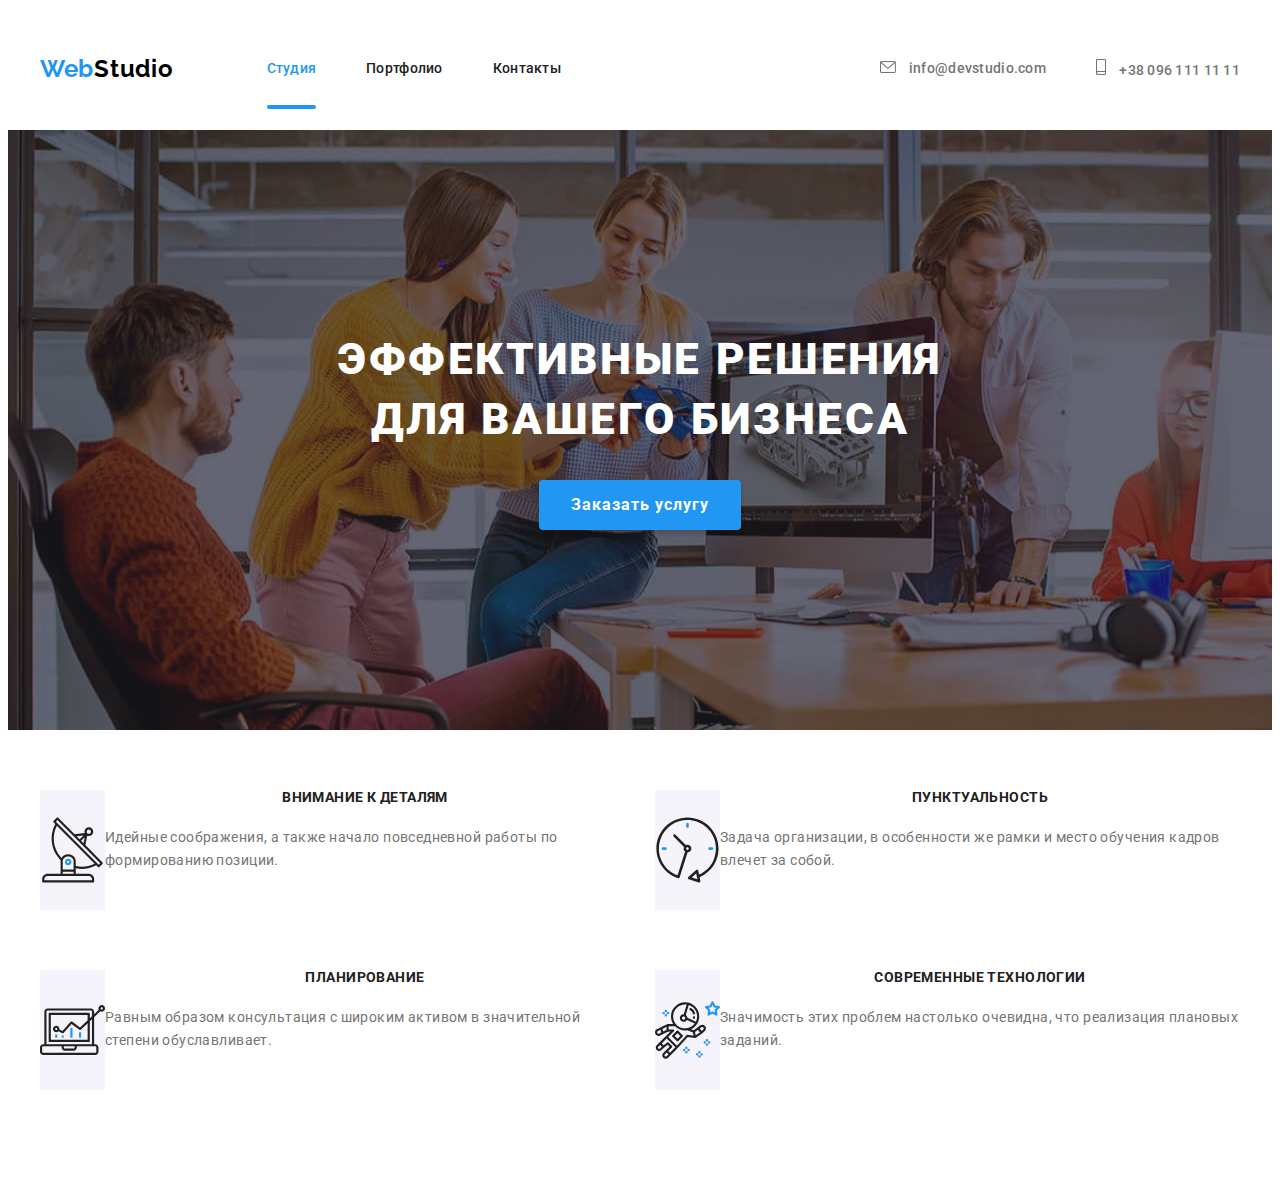
==== index.html @ 9968492f "." ====
<!DOCTYPE html>
<html lang="ru">
  <head>
    <meta charset="UTF-8" />
    <meta http-equiv="X-UA-Compatible" content="IE=edge" />
    <meta name="viewport" content="width=device-width, initial-scale=1.0" />
    <title lang="en">WebStudio</title>
    <link rel="preconnect" href="https://fonts.gstatic.com" />
    <link
      href="https://fonts.googleapis.com/css2?family=Raleway:wght@700&family=Roboto:wght@400;500;700&display=swap"
      rel="stylesheet"
    />
    <link
      rel="stylesheet"
      href="https://cdnjs.cloudflare.com/ajax/libs/modern-normalize/1.0.0/modern-normalize.min.css"
      integrity="sha512-ISS7cAi1PEhQ8jnbJpJZMd29NlhNj4AWYyLOSp2CE/CsHxTCu+r+t0D2yoJudVrd0/8fTVPUVDzY5Tvli75u/g=="
      crossorigin="anonymous"
    />
    <link rel="stylesheet" href="./css/main.min.css" />
  </head>
  <body class="body">
    <header class="header">
      <div class="container">
        <nav class="navigation">
          <a class="logo link" href=""
            ><span class="logo_light-theme">Web</span>Studio</a
          >
          <ul class="navigation__list list link">
            <li class="navigation__item">
              <a class="navigation__link current link" href="">Студия</a>
            </li>

            <li class="navigation__item">
              <a class="navigation__link link" href="./portfolio.html"
                >Портфолио</a
              >
            </li>

            <li class="navigation__item">
              <a class="navigation__link link" href="">Контакты</a>
            </li>
          </ul>
        </nav>
        <ul class="contacts__list list">
          <li class="contacts__item">
            <a class="contacts__link link" href="mailto:info@devstudio.com">
              <svg class="contacts__mail-icon auth-icon">
                <use href="./images/SVG/symbol-defs.svg#icon-envelope"></use>
              </svg>
              info@devstudio.com</a
            >
          </li>

          <li class="contacts__item">
            <a class="contacts__link link" href="tel:+380961111111">
              <svg class="contacts__icon-smartphone auth-icon">
                <use href="./images/SVG/symbol-defs.svg#icon-smartphone"></use>
              </svg>
              +38 096 111 11 11
            </a>
          </li>
        </ul>
        <button type="button" class="burger-btn" data-menu-button>
          <svg class="burger-btn__icon">
            <use href="./images/SVG/symbol-defs.svg#burger-menu"></use>
          </svg>
        </button>
      </div>  

<!--  БУРГЕР МЕНЮ  -->  

      <div class="mobile-menu" data-menu>
         <button type="button" class="mobile-menu__close-btn" data-menu-close>
          <svg width="19" height="19">
            <use href="./images/SVG/symbol-defs.svg#icon-close-btn"></use>
          </svg>
        </button>
          <ul class="mobile-menu__list list">
            <li class="mobile-menu__item">
              <a class="mobile-menu__link current link" href="">Студия</a>
            </li>

            <li class="mobile-menu__item">
              <a class="mobile-menu__link link" href="./portfolio.html"
                >Портфолио</a
              >
            </li>

            <li class="mobile-menu__item">
              <a class="mobile-menu__link link" href="">Контакты</a>
            </li>
          </ul>
        </nav>
        <ul class="mobile-menu__contacts-list list">
          <li class="mobile-menu__contacts-item">
          <a class="mobile-menu__contacts-tel link" href="tel:+380961111111">
              +38 096 111 11 11</a>
          </li>

          <li class="mobile-menu__contacts-item">
           <a class="mobile-menu__contacts-mail link" href="mailto:info@devstudio.com">
              info@devstudio.com</a>
          </li>
        </ul>
        <ul class="mobile-menu__social-list list">
          <li class="mobile-menu__social-item">
            <a class="mobile-menu__social-link link" href="">
              Instagram</a
            >
          </li>
            <li class="mobile-menu__social-item">
            <a class="mobile-menu__social-link link" href="">
              Twitter</a
            >
          </li>
            <li class="mobile-menu__social-item">
            <a class="mobile-menu__social-link link" href="">
              Facebook</a
            >
          </li>
           <li class="mobile-menu__social-item">
            <a class="mobile-menu__social-link link" href="">
              linkedIn</a
            >
          </li>
      </div>
    </header>
    <main>
      <!--HERO-->
      <section class="hero">
        <div class="container">
          <h1 class="hero__title">Эффективные решения для вашего бизнеса</h1>
          <button class="hero__button" type="button" data-modal-open>
            Заказать услугу
          </button>
        </div>
      </section>
      <!--Advantages-->
  <section class="benefits">
        <h2 class="visually-hidden">Наши преимущества</h2>
        <div class="container">
          <ul class="benefits__list list">
            <li class="benefits__item">
              <div class="benefits__thumb">
                <svg class="benefits__icon"> 
                  <use href="./images/SVG/symbol-defs.svg#icon-antenna-1"></use>
                </svg>
              </div>
              <div>
              <h3 class="benefits__title">Внимание к деталям</h3>
              <p class="benefits__description">
                Идейные соображения, а также начало повседневной работы по
                формированию позиции.
              </p>
              </div>
            </li>

            <li class="benefits__item">
              <div class="benefits__thumb">
                <svg class="benefits__icon">
                  <use href="./images/SVG/symbol-defs.svg#icon-clock-1"></use>
                </svg>
              </div>
              <div>
            <h3 class="benefits__title">Пунктуальность</h3>
              <p class="benefits__description">
                Задача организации, в особенности же рамки и место обучения
                кадров влечет за собой.
              </p>
              </div>
            </li>

            <li class="benefits__item">
              <div class="benefits__thumb">
                <svg class="benefits__icon">
                  <use href="./images/SVG/symbol-defs.svg#icon-Vector"></use>
                </svg>
              </div>
              <div>
              <h3 class="benefits__title">Планирование</h3>
              <p class="benefits__description">
                Равным образом консультация с широким активом в значительной
                степени обуславливает.
              </p>
              </div>
            </li>

            <li class="benefits__item">
              <div class="benefits__thumb">
                <svg class="benefits__icon">
                  <use
                    href="./images/SVG/symbol-defs.svg#icon-astronaut-1"
                  ></use>
                </svg>
              </div>
              <div>
              <h3 class="benefits__title">Современные технологии</h3>
              <p class="benefits__description">
                Значимость этих проблем настолько очевидна, что реализация
                плановых заданий.
              </p>
              </div>
            </li>
          </ul>
        </div>
      </section>

      <!--What we do-->
      <!--   <section class="servises">
        <div class="container">
          <h2 class="servises__title">Чем мы занимаемся</h2>
          <ul class="servises__list">
            <li class="servises__item">
              <div class="servises__wrapper">
                <img
                  src="./images/about/pic1.jpg"
                  alt="человек программирует"
                  width="370"
                  height="294"
                />
                <h3 class="servises__name">Десктопные приложения</h3>
              </div>
            </li>

            <li class="servises__item">
              <div class="servises__wrapper">
                <img
                  src="./images/about/pic2.jpg"
                  alt="челевек готовит макет страницы"
                  width="370"
                  height="294"
                />
                <h3 class="servises__name">Мобильные приложения</h3>
              </div>
            </li>

            <li class="servises__item">
              <div class="servises__wrapper">
                <img
                  src="./images/about/pic3.jpg"
                  alt="челевек подбирает цветовую гамму"
                  width="370"
                  height="294"
                />
                <h3 class="servises__name">Дизайнерские решения</h3>
              </div>
            </li>
          </ul>
        </div>
      </section>
   -->
      <!--Our team-->
      <!--     <section class="team">
        <div class="container">
          <h2 class="team__title">Наша команда</h2>
          <ul class="team__list">
            <li class="team__item">
              <article class="team__card">
                <div>
                  <img
                    src="./images/personal/igor.jpg"
                    alt="фотография игоря"
                    width="270"
                    height="260"
                  />
                </div>
                <div class="team__description">
                  <h3 class="team__name">Игорь Демьяненко</h3>
                  <p class="team__profession" lang="en">Product Designer</p>

                  <ul class="social-list list">
                    <li class="social-list__item">
                      <a href="" class="social-list__link link">
                        <svg class="social-list__icon">
                          <use
                            href="./images/SVG/symbol-defs.svg#icon-instagram-2"
                          ></use>
                        </svg>
                      </a>
                    </li>
                    <li class="social-list__item">
                      <a href="" class="social-list__link link">
                        <svg class="social-list__icon">
                          <use
                            href="./images/SVG/symbol-defs.svg#icon-twitter-1"
                          ></use>
                        </svg>
                      </a>
                    </li>
                    <li class="social-list__item">
                      <a href="" class="social-list__link link">
                        <svg class="social-list__icon">
                          <use
                            href="./images/SVG/symbol-defs.svg#icon-facebook-1"
                          ></use>
                        </svg>
                      </a>
                    </li>
                    <li class="social-list__item">
                      <a href="" class="social-list__link link">
                        <svg class="social-list__icon">
                          <use
                            href="./images/SVG/symbol-defs.svg#icon-linkedin-1"
                          ></use>
                        </svg>
                      </a>
                    </li>
                  </ul>
                </div>
              </article>
            </li>

            <li class="team__item">
              <article class="team__card">
                <div>
                  <img
                    src="./images/personal/olga.jpg"
                    alt="фотография оли"
                    width="270"
                    height="260"
                  />
                </div>

                <div class="team__description">
                  <h3 class="team__name">Ольга Репина</h3>
                  <p class="team__profession" lang="en">Frontend Developer</p>
                  <ul class="social-list list">
                    <li class="social-list__item">
                      <a href="" class="social-list__link link">
                        <svg class="social-list__icon">
                          <use
                            href="./images/SVG/symbol-defs.svg#icon-instagram-2"
                          ></use>
                        </svg>
                      </a>
                    </li>
                    <li class="social-list__item">
                      <a href="" class="social-list__link link">
                        <svg class="social-list__icon">
                          <use
                            href="./images/SVG/symbol-defs.svg#icon-twitter-1"
                          ></use>
                        </svg>
                      </a>
                    </li>
                    <li class="social-list__item">
                      <a href="" class="social-list__link link">
                        <svg class="social-list__icon">
                          <use
                            href="./images/SVG/symbol-defs.svg#icon-facebook-1"
                          ></use>
                        </svg>
                      </a>
                    </li>
                    <li class="social-list__item">
                      <a href="" class="social-list__link link">
                        <svg class="social-list__icon">
                          <use
                            href="./images/SVG/symbol-defs.svg#icon-linkedin-1"
                          ></use>
                        </svg>
                      </a>
                    </li>
                  </ul>
                </div>
              </article>
            </li>

            <li class="team__item">
              <article class="team__card">
                <div>
                  <img
                    src="./images/personal/nikolai.jpg"
                    alt="фотография николая"
                    width="270"
                    height="260"
                  />
                </div>
                <div class="team__description">
                  <h3 class="team__name">Николай Тарасов</h3>
                  <p class="team__profession" lang="en">Marketing</p>

                  <ul class="social-list list">
                    <li class="social-list__item">
                      <a href="" class="social-list__link link">
                        <svg class="social-list__icon">
                          <use
                            href="./images/SVG/symbol-defs.svg#icon-instagram-2"
                          ></use>
                        </svg>
                      </a>
                    </li>
                    <li class="social-list__item">
                      <a href="" class="social-list__link link">
                        <svg class="social-list__icon">
                          <use
                            href="./images/SVG/symbol-defs.svg#icon-twitter-1"
                          ></use>
                        </svg>
                      </a>
                    </li>
                    <li class="social-list__item">
                      <a href="" class="social-list__link link">
                        <svg class="social-list__icon">
                          <use
                            href="./images/SVG/symbol-defs.svg#icon-facebook-1"
                          ></use>
                        </svg>
                      </a>
                    </li>
                    <li class="social-list__item">
                      <a href="" class="social-list__link link">
                        <svg class="social-list__icon">
                          <use
                            href="./images/SVG/symbol-defs.svg#icon-linkedin-1"
                          ></use>
                        </svg>
                      </a>
                    </li>
                  </ul>
                </div>
              </article>
            </li>

            <li class="team__item">
              <article class="team__card">
                <div>
                  <img
                    src="./images/personal/mykhail.jpg"
                    alt="фотография михаила"
                    width="270"
                    height="260"
                  />
                </div>
                <div class="team__description">
                  <h3 class="team__name">Михаил Ермаков</h3>
                  <p class="team__profession" lang="en">UI Designer</p>

                  <ul class="social-list list">
                    <li class="social-list__item">
                      <a href="" class="social-list__link link">
                        <svg class="social-list__icon">
                          <use
                            href="./images/SVG/symbol-defs.svg#icon-instagram-2"
                          ></use>
                        </svg>
                      </a>
                    </li>
                    <li class="social-list__item">
                      <a href="" class="social-list__link link">
                        <svg class="social-list__icon">
                          <use
                            href="./images/SVG/symbol-defs.svg#icon-twitter-1"
                          ></use>
                        </svg>
                      </a>
                    </li>
                    <li class="social-list__item">
                      <a href="" class="social-list__link link">
                        <svg class="social-list__icon">
                          <use
                            href="./images/SVG/symbol-defs.svg#icon-facebook-1"
                          ></use>
                        </svg>
                      </a>
                    </li>
                    <li class="social-list__item">
                      <a href="" class="social-list__link link">
                        <svg class="social-list__icon">
                          <use
                            href="./images/SVG/symbol-defs.svg#icon-linkedin-1"
                          ></use>
                        </svg>
                      </a>
                    </li>
                  </ul>
                </div>
              </article>
            </li>
          </ul>
        </div>
      </section>
 -->
      <!--OUR CLIENTS -->

      <!--     <section class="clients">
        <div class="container">
          <h2 class="clients__title">Постоянные клиенты</h2>
          <ul class="clients__list list">
            <li class="clients__item">
              <a href="" class="clients__icon link">
                <svg width="44px" height="49px">
                  <use href="./images/SVG/symbol-defs.svg#icon-logo-1"></use>
                </svg>
              </a>
            </li>

            <li class="clients__item">
              <a href="" class="clients__icon link">
                <svg width="40px" height="52px">
                  <use href="./images/SVG/symbol-defs.svg#icon-logo-2"></use>
                </svg>
              </a>
            </li>

            <li class="clients__item">
              <a href="" class="clients__icon link">
                <svg width="41px" height="43px">
                  <use href="./images/SVG/symbol-defs.svg#icon-logo-3"></use>
                </svg>
              </a>
            </li>
            <li class="clients__item">
              <a href="" class="clients__icon link">
                <svg width="79px" height="42px">
                  <use href="./images/SVG/symbol-defs.svg#icon-logo-4"></use>
                </svg>
              </a>
            </li>

            <li class="clients__item">
              <a href="" class="clients__icon link">
                <svg width="59px" height="47px">
                  <use href="./images/SVG/symbol-defs.svg#icon-logo-5"></use>
                </svg>
              </a>
            </li>

            <li class="clients__item">
              <a href="" class="clients__icon link">
                <svg width="88px" height="45px">
                  <use href="./images/SVG/symbol-defs.svg#icon-logo-6"></use>
                </svg>
              </a>
            </li>
          </ul>
        </div>
      </section> -->
    </main>
    <!--  <footer class="footer">
      <div class="container footer__info">
        <div class="address-wrapper">
          <a class="logo-footer link" href=""
            ><span class="logo-footer__text">Web</span>Studio</a
          >
          <address class="address">
            <ul class="address__list list">
              <li class="address__item">
                <a
                  class="address__link link"
                  href="https://goo.gl/maps/v2yQrzBepLnu5Q8M8"
                  target="_blank"
                  rel="noopener noreferrer"
                  >г. Киев, пр-т Леси Украинки, 26</a
                >
              </li>
              <li class="address__item">
                <a
                  class="address__contacts link"
                  href="mailto:info@devstudio.com"
                  >info@devstudio.com</a
                >
              </li>
              <li class="address__item">
                <a class="address__contacts link" href="tel:+380961111111"
                  >+38 096 111 11 11</a
                >
              </li>
            </ul>
          </address>
        </div>
        <div class="join-us">
          <b class="join-us__title">присоединяйтесь</b>
          <ul class="footer-social-list list">
            <li class="footer-social-list__item">
              <a href="" class="footer-social-list__link link">
                <svg class="footer-social-list__icon">
                  <use
                    href="./images/SVG/symbol-defs.svg#icon-instagram-2"
                  ></use>
                </svg>
              </a>
            </li>
            <li class="footer-social-list__item">
              <a href="" class="footer-social-list__link link">
                <svg class="footer-social-list__icon">
                  <use href="./images/SVG/symbol-defs.svg#icon-twitter-1"></use>
                </svg>
              </a>
            </li>
            <li class="footer-social-list__item">
              <a href="" class="footer-social-list__link link">
                <svg class="footer-social-list__icon">
                  <use
                    href="./images/SVG/symbol-defs.svg#icon-facebook-1"
                  ></use>
                </svg>
              </a>
            </li>
            <li class="footer-social-list__item">
              <a href="" class="footer-social-list__link link">
                <svg class="footer-social-list__icon">
                  <use
                    href="./images/SVG/symbol-defs.svg#icon-linkedin-1"
                  ></use>
                </svg>
              </a>
            </li>
          </ul>
        </div>
        <div class="mailing">
          <b class="mailing__title">подпишитесь на рассылку</b>
          <form class="mailing__form">
            <input
              type="email"
              name="user-email"
              class="mailing__input"
              placeholder="E-mail"
            />
            <button type="submit" class="mailing__form-btn">
              Подписаться
              <svg class="send-btm" width="24" height="24">
                <use href="./images/SVG/symbol-defs.svg#icon-icon-send"></use>
              </svg>
            </button>
          </form>
        </div>
      </div>
    </footer> -->
    <!--  МОДАЛЬНЫЕ ОКНА -->
    <!--  <div class="backdrop is-hidden" data-modal>
      <div class="modal">
        <button class="modal__close-btn" data-modal-close type="button">
          <svg width="11" height="11">
            <use href="./images/SVG/symbol-defs.svg#icon-close-btn"></use>
          </svg>
        </button>
        <form class="modal-form">
          <p class="modal-form__heading">
            Оставьте свои данные, мы вам перезвоним
          </p>
          <label class="modal-form__label">
            Имя
            <span class="modal-form__wrapper">
              <input
                class="modal-form__input"
                type="text"
                name="name"
                autocomplete="off"
                required
                minlength="2"
                autofocus
              />
              <svg class="modal-form__icon" width="12" height="12">
                <use href="./images/SVG/symbol-defs.svg#icon-name"></use>
              </svg>
            </span>
          </label>
          <label class="modal-form__label">
            Телефон
            <span class="modal-form__wrapper">
              <input
                class="modal-form__input"
                type="tel"
                name="tel"
                autocomplete="off"
                required
                pattern="[0-9]{3}-[0-9]{3}-[0-9]{2}-[0-9]{2}"
                title="011-111-11-11"
              />
              <svg class="modal-form__icon" width="13" height="13">
                <use href="./images/SVG/symbol-defs.svg#icon-modal-tel"></use>
              </svg>
            </span>
          </label>
          <label class="modal-form__label">
            Почта
            <span class="modal-form__wrapper">
              <input
                class="modal-form__input"
                type="email"
                autocomplete="off"
                name="email"
              />
              <svg class="modal-form__icon" width="15" height="12">
                <use href="./images/SVG/symbol-defs.svg#icon-modal-email"></use>
              </svg>
            </span>
          </label>
          <label class="modal-form__comments">
            Комментарий
            <textarea
              class="modal-form__message"
              name="modal-comments"
              placeholder="Введите текст"
            ></textarea>
          </label>
          <input
            type="checkbox"
            id="term-checkbox"
            name="user-terms"
            required
            class="modal-form__check visually-hidden"
          />
          <label for="term-checkbox" class="user-terms"
            >Соглашаюсь с рассылкой и принимаю&nbsp;<a
              href=""
              class="link-user-terms"
              >Условия договора</a
            >
          </label>
          <button type="submit" class="modal-form-btn">Отправить</button>
        </form>
      </div>
    </div>

  <script src="./js/mobile-menu.js"></script>
    <script src="./js/modal.js"></script> -->
   <script src="./js/mobile-menu.js"></script>
  </body>
</html>
---- css/main.min.css ----
:root{--main-font: "Roboto", sans-serif;--logo-font: "Raleway", sans-serif;--logo-color: #2196f3;--title-color: #212121;--font-description: #757575;--body-background-color: #ffffff;--hero-background-color: #2f303a;--button-accent-color: #188ce8;--button-section-background-color: #f5f4fa;--box-shadow-card-team: 0px 1px 3px rgba(0, 0, 0, 0.12),
    0px 1px 1px rgba(0, 0, 0, 0.14), 0px 2px 1px rgba(0, 0, 0, 0.2);--border-radius-card-team: 0px 0px 4px 4px;--header-border: #ececec;--icon-color: #afb1b8}.link{text-decoration:none}.list{list-style:none;margin:0;padding:0}.address{font-style:normal}h1,h2,h3,p{margin:0;padding:0}ul,ol{margin:0;padding:0}img{display:block;max-width:100%}.visually-hidden{position:absolute;width:1px;height:1px;margin:-1px;border:0;padding:0;white-space:nowrap;clip-path:inset(100%);clip:rect(0 0 0 0);overflow:hidden}.container{width:100%;padding-left:15px;padding-right:15px}@media screen and (min-width: 480px){.container{width:480px;margin:0 auto}}@media screen and (min-width: 768px){.container{width:768px}}@media screen and (min-width: 1200px){.container{width:1200px}}.backdrop{position:fixed;top:0;left:0;width:100vw;height:100vh;background-color:rgba(0,0,0,0.2);opacity:1;transition:opacity 250ms cubic-bezier(0.4, 0, 0.2, 1),visibility 250ms cubic-bezier(0.4, 0, 0.2, 1)}.is-hidden{opacity:0;visibility:hidden;pointer-events:none}.backdrop.is-hidden .modal{transform:scale(0.9) translate(-50%, -50%)}.modal{padding:40px;position:absolute;top:50%;left:50%;width:528px;height:581px;background-color:#fff;transform:scale(1) translate(-50%, -50%);transition:transform 250ms cubic-bezier(0.4, 0, 0.2, 1)}.modal__close-btn{position:absolute;top:8px;right:8px;width:30px;height:30px;background:#ffffff;border:1px solid rgba(0,0,0,0.1);border-radius:50%;cursor:pointer}.modal__close-btn:hover,.modal__close-btn:focus{fill:var(--logo-color)}.modal-form{display:flex;flex-direction:column;font-family:var(--main-font);font-weight:400;font-size:12px;line-height:1.16;letter-spacing:0.01em;color:#757575}.modal-form__heading{font-family:var(--main-font);font-weight:700;font-size:20px;line-height:1.15;text-align:center;letter-spacing:0.03em;color:#212121;margin-bottom:12px}.modal-form__wrapper{position:relative;display:block;margin-top:4px}.modal-form__label{margin-bottom:10px}.modal-form__comments{margin-bottom:20px}.modal-form__input{width:100%;height:40px;padding-left:42px;border:1px solid rgba(33,33,33,0.2);border-radius:4px;transition-property:border-color;transition-duration:250ms;transition-timing-function:cubic-bezier(0.4, 0, 0.2, 1)}.modal-form__input:focus{outline:none;border-color:var(--logo-color)}.modal-form__icon{position:absolute;top:50%;left:15px;transform:translateY(-50%);transition-property:fill;transition-duration:250ms;transition-timing-function:cubic-bezier(0.4, 0, 0.2, 1)}.modal-form__input:focus+.modal-form__icon{fill:var(--logo-color)}.modal-form__message{width:100%;height:120px;margin-top:4px;padding:12px 16px;border:1px solid rgba(33,33,33,0.2);border-radius:4px;resize:none}.modal-form__message::placeholder{font-family:var(--main-font);font-weight:400;font-size:12px;line-height:1.16;letter-spacing:0.01em;color:rgba(117,117,117,0.5);transition-property:border-color;transition-duration:250ms;transition-timing-function:cubic-bezier(0.4, 0, 0.2, 1)}.modal-form__message:focus{outline:none;border-color:var(--logo-color)}.user-terms{display:flex;justify-content:center;align-items:center;font-family:var(--main-font);font-weight:400;font-size:14px;line-height:1.71;letter-spacing:0.03em;color:#757575}.user-terms::before{content:"";display:block;width:16px;height:15px;margin-right:7px;border:2px solid var(--title-color);border-radius:2px;cursor:pointer}.modal-form__check:checked+.user-terms::before{background-image:url("../images/SVG/icon-check.svg");border:var(--logo-color);background-position:center}.modal-form__check:focus+.user-terms::before{outline:1px solid var(--logo-color);border:rgba(33,150,243,0)}.link-user-terms{font-family:var(--main-font);font-weight:400;font-size:14px;line-height:1.71;letter-spacing:0.03em;text-decoration-line:underline;color:var(--logo-color)}.modal-form-btn{align-self:center;background-color:var(--button-accent-color);border:none;border-radius:4px;box-shadow:0px 4px 4px rgba(0,0,0,0.15);padding-top:10px;padding-bottom:10px;padding-left:56px;padding-right:55px;margin-top:30px;font-family:var(--main-font);font-weight:700;font-size:16px;line-height:1.87;cursor:pointer;align-items:center;text-align:center;letter-spacing:0.06em;color:var(--body-background-color)}.modal-form-btn:hover,.modal-form-btn:focus{outline:none}.social-list{display:flex;align-items:center;justify-content:space-between}.social-list__icon{width:20px;height:20px;align-items:center;justify-content:center;transition-property:fill;transition-duration:250ms;transition-timing-function:cubic-bezier(0.4, 0, 0.2, 1)}.social-list__link{display:flex;align-items:center;justify-content:center;width:44px;height:44px;border-radius:50%;background-color:var(--body-background-color);fill:var(--icon-color);transition-property:background-color;transition-duration:250ms;transition-timing-function:cubic-bezier(0.4, 0, 0.2, 1)}.social-list__link:hover,.social-list__link:focus{background-color:var(--logo-color)}.social-list__link:hover .social-list__icon,.social-list__link:focus .social-list__icon{fill:var(--body-background-color)}.logo_light-theme{color:var(--logo-color)}.logo{font-family:var(--logo-font);font-weight:700;font-size:24px;line-height:1.17;letter-spacing:0.03em;color:#000000}@media screen and (max-width: 768px){.navigation__list{display:none}.contacts__list{display:none}.burger-btn{border:none;padding:0;background-color:transparent}.burger-btn__icon{width:24px;height:16px}.burger-btn:hover .burger-btn__icon,.burger-btn:focus .burger-btn__icon,.burger-btn__icon .burger-btn:hover,.burger-btn__icon .burger-btn:focus{fill:var(--logo-color);cursor:pointer}.header .container{display:flex;align-items:center;justify-content:space-between;padding-top:16px;padding-bottom:16px}.mobile-menu{position:fixed;width:100vw;height:100vh;max-width:480px;left:50%;top:0%;background-color:#fff;padding:48px 40px;transform:translateX(-50%);opacity:0;visibility:hidden;pointer-events:none;transition:opacity 250ms linear, visibility 250ms linear}.mobile-menu.is-open{display:flex;flex-direction:column;justify-content:space-between;opacity:1;visibility:visible;pointer-events:auto;transition:opacity 250ms linear, visibility 250ms linear}.mobile-menu__close-btn{position:absolute;top:21px;right:25px;width:40px;height:40px;cursor:pointer;background-color:transparent;border:0}.mobile-menu__close-btn:hover,.mobile-menu__close-btn:focus{fill:var(--logo-color)}.mobile-menu__link{font-family:var(--main-font);font-weight:500;font-size:40px;line-height:1.18;letter-spacing:0.02em;color:var(--title-color)}.mobile-menu__item:not(:last-child){margin-bottom:32px}.modile-menu_contacts-list{display:flex}.mobile-menu__contacts-item:not(:last-child){margin-bottom:32px}.mobile-menu__contacts-tel{font-family:var(--main-font);font-weight:500;font-size:34px;line-height:1.18;letter-spacing:0.02em;color:#2196f3}.mobile-menu__contacts-mail{font-family:var(--main-font);font-weight:500;font-size:24px;line-height:1.17;letter-spacing:0.02em;color:#757575}.mobile-menu__social-item{display:inline-flex}.mobile-menu__social-link{font-family:var(--main-font);font-weight:500;font-size:18px;line-height:1.23;letter-spacing:0.02em;color:#2196f3}.mobile-menu__social-item{border-right:1px solid rgba(33,33,33,0.2)}.mobile-menu__social-item:last-child{border-right:none}.mobile-menu__social-item:not(:last-child){margin-right:10px;padding-right:10px}.mobile-menu__item:hover,.mobile-menu__item:focus{color:var(--logo-color);cursor:pointer}.mobile-menu__item .current{color:var(--logo-color)}}@media screen and (min-width: 768px){.burger-btn,.mobile-menu,.mobile-menu__contacts-list,.mobile-menu__social-list{display:none}.header .container{display:flex;justify-content:space-between;height:80px;padding-top:21px;padding-bottom:21px}.logo{margin-right:88px}.navigation,.navigation__list,.navigation__item{display:flex;align-items:center}.navigation__item:not(:last-child){margin-right:50px}.contacts__list,.contacts__item{display:flex;flex-direction:column;justify-content:space-between}.contacts__link{font-family:var(--main-font);font-weight:500;font-size:12px;line-height:1.17;letter-spacing:0.02em;color:#757575}.navigation__link{font-family:var(--main-font);font-weight:500;font-size:14px;line-height:1.15;letter-spacing:0.02em;color:#212121}.navigation__link{position:relative;font-family:var(--main-font);font-weight:500;font-size:14px;line-height:1.14;letter-spacing:0.02em;color:var(--title-color);padding:32px 0px;transition-property:color;transition-duration:250ms;transition-timing-function:cubic-bezier(0.4, 0, 0.2, 1)}.navigation__item .navigation__link:hover,.navigation__item .navigation__link:focus{color:var(--logo-color);cursor:pointer}.navigation__item .navigation__link.current{color:var(--logo-color)}.current.navigation__link::after{position:absolute;content:"";display:block;width:100%;height:4px;border-radius:4px;background-color:var(--logo-color);bottom:0;left:0}}@media screen and (min-width: 1200px){.logo{margin-right:93px}.contacts__list{margin-left:auto}.contacts__list{display:flex;flex-direction:row}.contacts__list,.contacts__item,.navigation__item,.navigation{align-items:center}.contacts__item+.contacts__item{margin-left:50px}}.contacts__link{align-items:center;font-family:var(--main-font);font-weight:500;font-size:14px;line-height:1.14;letter-spacing:0.02em;color:var(--font-description);transition-property:color;transition-duration:250ms;transition-timing-function:cubic-bezier(0.4, 0, 0.2, 1)}.contacts__link:focus .auth-icon,.contacts__link:hover .auth-icon,.contacts__link:hover,.contacts__link:focus{color:var(--logo-color);fill:var(--logo-color);cursor:pointer}.contacts__mail-icon{height:12px;width:16px;margin-right:10px;fill:var(--font-description);transition-property:fill;transition-duration:250ms;transition-timing-function:cubic-bezier(0.4, 0, 0.2, 1)}.contacts__icon-smartphone{height:16px;width:10px;margin-right:10px;fill:var(--font-description);transition-property:fill;transition-duration:250ms;transition-timing-function:cubic-bezier(0.4, 0, 0.2, 1)}@media screen and (max-width: 768px){.hero{max-width:480px;background-image:linear-gradient(rgba(47,48,58,0.4), rgba(47,48,58,0.4)),url("../images/hero/hero-480x400.jpg");background-repeat:no-repeat;background-size:cover;background-color:var(--hero-background-color);padding-top:118px;padding-bottom:118px;margin:0 auto}}@media screen and (max-width: 768px) and (min-device-pixel-ratio: 2), screen and (max-width: 768px) and (-webkit-min-device-pixel-ratio: 2), screen and (max-width: 768px) and (min-resolution: 192dpi), screen and (max-width: 768px) and (min-resolution: 2dppx){.hero{background-image:url("../images/hero/hero-480x400@2x.jpg")}}@media screen and (max-width: 768px){.hero .container{text-align:center}.hero__title{margin-left:auto;margin-right:auto;margin-bottom:30px;max-width:360px;font-family:var(--main-font);font-weight:900;font-size:26px;line-height:1.62;text-align:center;letter-spacing:0.06em;text-transform:uppercase;color:var(--body-background-color)}}@media screen and (min-width: 768px){.hero{max-width:768px;background-image:linear-gradient(rgba(47,48,58,0.4), rgba(47,48,58,0.4)),url("../images/hero/hero-768x400.jpg");background-repeat:no-repeat;background-size:cover;background-color:var(--hero-background-color);padding-top:118px;padding-bottom:118px;margin:0 auto}}@media screen and (min-width: 768px) and (min-device-pixel-ratio: 2), screen and (min-width: 768px) and (-webkit-min-device-pixel-ratio: 2), screen and (min-width: 768px) and (min-resolution: 192dpi), screen and (min-width: 768px) and (min-resolution: 2dppx){.hero{background-image:url("../images/hero/hero-768x400@2x.jpg")}}@media screen and (min-width: 768px){.hero .container{text-align:center}.hero__title{margin-left:auto;margin-right:auto;margin-bottom:30px;max-width:360px;font-family:var(--main-font);font-weight:900;font-size:26px;line-height:1.62;text-align:center;letter-spacing:0.06em;text-transform:uppercase;color:var(--body-background-color)}}@media screen and (min-width: 1200px){.hero{max-width:100vw;background-image:linear-gradient(rgba(47,48,58,0.4), rgba(47,48,58,0.4)),url("../images/hero/hero-1600x600.jpg");background-repeat:no-repeat;background-size:cover;background-color:var(--hero-background-color);padding-top:200px;padding-bottom:200px;margin:0 auto}}@media screen and (min-width: 1200px) and (min-device-pixel-ratio: 2), screen and (min-width: 1200px) and (-webkit-min-device-pixel-ratio: 2), screen and (min-width: 1200px) and (min-resolution: 192dpi), screen and (min-width: 1200px) and (min-resolution: 2dppx){.hero{background-image:url("../images/hero/hero-1600x600@2x.jpg")}}@media screen and (min-width: 1200px){.hero .container{text-align:center}.hero__title{max-width:696px;margin-left:auto;margin-right:auto;margin-bottom:30px;font-family:var(--main-font);font-weight:900;font-size:44px;line-height:1.36;text-align:center;letter-spacing:0.06em;text-transform:uppercase;color:var(--body-background-color)}}.hero__button{border-radius:4px;box-shadow:0px 4px 4px rgba(0,0,0,0.15);min-width:200px;padding:10px 32px;border:0px;font-family:var(--main-font);font-weight:700;font-size:16px;line-height:1.87;outline:none;cursor:pointer;align-items:center;text-align:center;letter-spacing:0.06em;background-color:var(--logo-color);color:var(--body-background-color)}.hero__button:hover,.hero__button:focus{background:var(--button-accent-color)}@media screen and (max-width: 767px){.benefits{padding-top:60px;padding-bottom:60px}.benefits__thumb{display:flex;max-width:450px;height:120px;justify-content:center;align-items:center;margin-bottom:30px;background:var(--button-section-background-color)}.benefits__description{margin-bottom:30px}.benefits__icon{width:65px;height:70px}.benefits__title{text-align:center}.benefits__title{margin-bottom:20px;font-family:var(--main-font);font-weight:700;font-size:14px;line-height:1.14;letter-spacing:0.03em;text-transform:uppercase;color:var(--title-color)}.benefits__description{font-family:var(--main-font);font-weight:400;font-size:14px;line-height:1.71;letter-spacing:0.03em;color:var(--font-description)}}@media screen and (min-width: 768px){.benefits{padding-top:60px;padding-bottom:60px}.benefits__thumb{display:flex;justify-content:center;align-items:center;margin-bottom:30px;background:var(--button-section-background-color);max-width:354px;height:120px}.benefits__list{display:flex;flex-wrap:wrap;margin-left:-30px;margin-top:-30px;margin-right:0px;margin-bottom:0px;padding:0px}.benefits__item{display:flex;margin-left:30px;margin-top:30px;flex-basis:calc(100% / 2 - 30px)}.benefits__icon{width:65px;height:70px}.benefits__title{text-align:center}.benefits__title{margin-bottom:20px;font-family:var(--main-font);font-weight:700;font-size:14px;line-height:1.14;letter-spacing:0.03em;text-transform:uppercase;color:var(--title-color)}.benefits__description{font-family:var(--main-font);font-weight:400;font-size:14px;line-height:1.71;letter-spacing:0.03em;color:var(--font-description)}}.servises{padding-bottom:94px}.servises__title{margin-bottom:50px;font-family:var(--main-font);font-weight:700;font-size:36px;line-height:1.17;text-align:center;letter-spacing:0.03em;color:var(--title-color)}.servises__list{display:flex;margin-left:-30px}.servises__item{display:flex;flex-wrap:wrap;margin-left:30px;flex-basis:calc(100% / 3 - 30px)}.servises__wrapper{position:relative}.servises__name{position:absolute;left:0;bottom:0;padding-top:27px;padding-bottom:27px;width:100%;height:70px;font-family:var(--main-font);font-weight:700;font-size:14px;line-height:1.15;text-align:center;letter-spacing:0.03em;text-transform:uppercase;color:#fff;background-color:rgba(47,48,58,0.8)}.team{background:var(--button-section-background-color);padding-top:94px;padding-bottom:94px}.team__title{margin-bottom:50px;font-family:var(--main-font);font-weight:700;font-size:36px;line-height:1.17;text-align:center;letter-spacing:0.03em;color:var(--title-color)}.team__list{display:flex;margin-left:-30px}.team__item{display:flex;flex-wrap:wrap;margin-left:30px;flex-basis:calc((100%-120px) / 4)}.team__card{background:var(--body-background-color);box-shadow:var(--box-shadow-card-team);border-radius:var(--border-radius-card-team);text-align:center}.team__description{padding-top:30px;padding-bottom:30px;padding-left:32px;padding-right:32px;margin-left:auto;margin-right:auto}.team__name{margin-bottom:9.52px;font-family:var(--main-font);font-weight:500;font-size:16px;line-height:1.18;letter-spacing:0.03em;color:var(--title-color)}.team__profession{margin-bottom:16px;font-family:var(--main-font);font-weight:400;font-size:16px;line-height:1.18;letter-spacing:0.03em;color:var(--font-description)}.clients{padding-top:94px;padding-bottom:94px}.clients__title{font-family:var(--main-font);font-weight:700;font-size:36px;line-height:1.17;text-align:center;letter-spacing:0.03em;color:var(--title-color);margin-bottom:50px}.clients__list{display:flex;flex-wrap:wrap}.clients__item{display:flex}.clients__item:not(:last-child){margin-right:30px}.clients__icon{display:flex;border:1px solid #afb1b8;box-sizing:border-box;border-radius:4px;width:170px;height:90px;justify-content:center;align-items:center;cursor:pointer;transition-property:border;transition-duration:250ms;transition-timing-function:cubic-bezier(0.4, 0, 0.2, 1)}.clients__icon{fill:var(--icon-color);transition-property:fill;transition-duration:250ms}.clients__item:hover .clients__icon,.clients__item:focus .clients__icon{border:1px solid var(--logo-color);fill:var(--logo-color)}.footer{background-color:var(--hero-background-color)}.footer__info{display:flex;align-items:baseline;padding-top:60px;padding-bottom:60px}.logo-footer{margin-bottom:20px;display:inline-block;font-family:var(--logo-font);font-weight:700;font-size:26px;line-height:1.19;letter-spacing:0.03em;color:var(--body-background-color)}.logo-footer__text{color:var(--logo-color)}.address__item:not(:last-child){margin-bottom:9px}.address__contacts{transition-property:color;transition-duration:250ms;transition-timing-function:cubic-bezier(0.4, 0, 0.2, 1)}.address__link{font-family:var(--main-font);font-weight:400;font-size:14px;line-height:1.71;letter-spacing:0.03em;color:var(--body-background-color)}.address__contacts{font-family:var(--main-font);font-weight:400;font-size:14px;line-height:1.71;letter-spacing:0.03em;color:rgba(255,255,255,0.6)}.address__contacts:hover,.address__contacts:focus{color:var(--logo-color)}.address-wrapper{display:inline-block}.join-us{display:inline-block;margin-left:70px}.footer-social-list{display:flex}.footer-social-list__link{display:flex;align-items:center;justify-content:center;width:44px;height:44px;border-radius:50px;background-color:rgba(255,255,255,0.1);transition-property:background-color;transition-duration:250ms;transition-timing-function:cubic-bezier(0.4, 0, 0.2, 1)}.footer-social-list__link:focus,.footer-social-list__link:hover{background-color:var(--logo-color)}.footer-social-list__item:not(:last-child){margin-right:10px}.footer-social-list__icon{width:20px;height:20px;fill:white}.join-us__title{display:inline-block;font-family:var(--main-font);font-weight:700;font-size:14px;line-height:1.15;letter-spacing:0.03em;text-transform:uppercase;color:var(--body-background-color);margin-bottom:20px}.mailing{margin-left:93px;display:flex;flex-direction:column;margin-left:auto}.mailing__title{display:block;font-family:var(--main-font);font-weight:700;font-size:14px;line-height:1.15;letter-spacing:0.03em;text-transform:uppercase;color:#ffffff;margin-bottom:20px}.mailing__form{display:flex;align-items:stretch}.mailing__form::placeholder{display:flex;font-family:var(--main-font);font-weight:400;font-size:16px;line-height:1.25x;letter-spacing:0.03em;color:rgba(255,255,255,0.6)}.mailing__input{display:flex;width:358px;height:50px;padding:15px 16px;outline:none;color:#fff;border:1px solid rgba(255,255,255,0.3);border-radius:4px;background:#2f303a}.mailing__form-btn{display:flex;background-color:var(--button-accent-color);border:none;min-width:200px;height:50px;border-radius:4px;box-shadow:0px 4px 4px rgba(0,0,0,0.15);padding-top:10px;padding-bottom:10px;padding-left:29px;margin-left:12px;font-family:var(--main-font);font-weight:700;font-size:16px;line-height:1.87;cursor:pointer;align-items:center;text-align:center;letter-spacing:0.06em;color:var(--body-background-color)}.send-btm{margin-left:10px}.header.portfolio{border-bottom:1px solid var(--header-border)}.link li{list-style:none}.filters{padding-top:94px;padding-bottom:94px}.filters__list{display:flex;justify-content:center;margin-bottom:50px}.filters__item:not(:last-child){margin-right:9px}.filters__button{padding:6px 22px;border-radius:4px;font-family:var(--main-font);font-weight:500;font-size:16px;line-height:1.62;text-align:center;letter-spacing:0.03em;color:var(--title-color);background:var(--button-section-background-color);border-color:var(--button-section-background-color);cursor:pointer;border-style:none;transition-property:background-color, color, border-color;transition-duration:250ms;transition-timing-function:cubic-bezier(0.4, 0, 0.2, 1)}.filters__button:hover,.filters__button:focus{background:var(--logo-color);color:var(--body-background-color);border-color:var(--logo-color);box-shadow:0px 3px 1px rgba(0,0,0,0.1),0px 1px 2px rgba(0,0,0,0.08),0px 2px 2px rgba(0,0,0,0.12)}.cards{display:flex;flex-wrap:wrap;margin-left:-30px;margin-top:-30px;margin-right:0;margin-bottom:0}.cards__item{display:flex;margin-left:30px;margin-top:30px;flex-basis:calc(100% / 3 - 30px)}.cards__description{padding-top:20px;padding-bottom:20px;padding-right:24px;padding-left:24px;border:1px solid #eeeeee;box-sizing:border-box}.cards__title{font-family:var(--main-font);font-weight:700;font-size:18px;line-height:2;letter-spacing:0.06em;color:var(--title-color)}.cards__filter{font-family:Roboto;font-style:normal;font-weight:normal;font-size:16px;line-height:30px;letter-spacing:0.03em;color:var(--font-description)}.cards__wrapper{position:relative;overflow:hidden}.cards__wrapper .cards__overlay{position:absolute;left:0px;bottom:0px;height:100%;width:100%;padding-left:24px;padding-right:24px;padding-top:63px;font-family:var(--main-font);font-weight:normal;font-size:18px;line-height:1.56;letter-spacing:0.03em;color:#ffffff;background-color:rgba(33,150,243,0.9);transform:translateY(100%);opacity:0;transition:transform 250ms cubic-bezier(0.4, 0, 0.2, 1),opacity 250ms cubic-bezier(0.4, 0, 0.2, 1)}.cards__article:focus,.cards__article:hover{background:#ffffff;box-shadow:0px 1px 1px rgba(0,0,0,0.12),0px 4px 4px rgba(0,0,0,0.06),1px 4px 6px rgba(0,0,0,0.16)}.cards__article:focus:hover .cards__overlay,.cards__article:focus:focus .cards__overlay,.cards__article:hover:hover .cards__overlay,.cards__article:hover:focus .cards__overlay{transform:translateY(0%);opacity:1}
/*# sourceMappingURL=main.min.css.map */
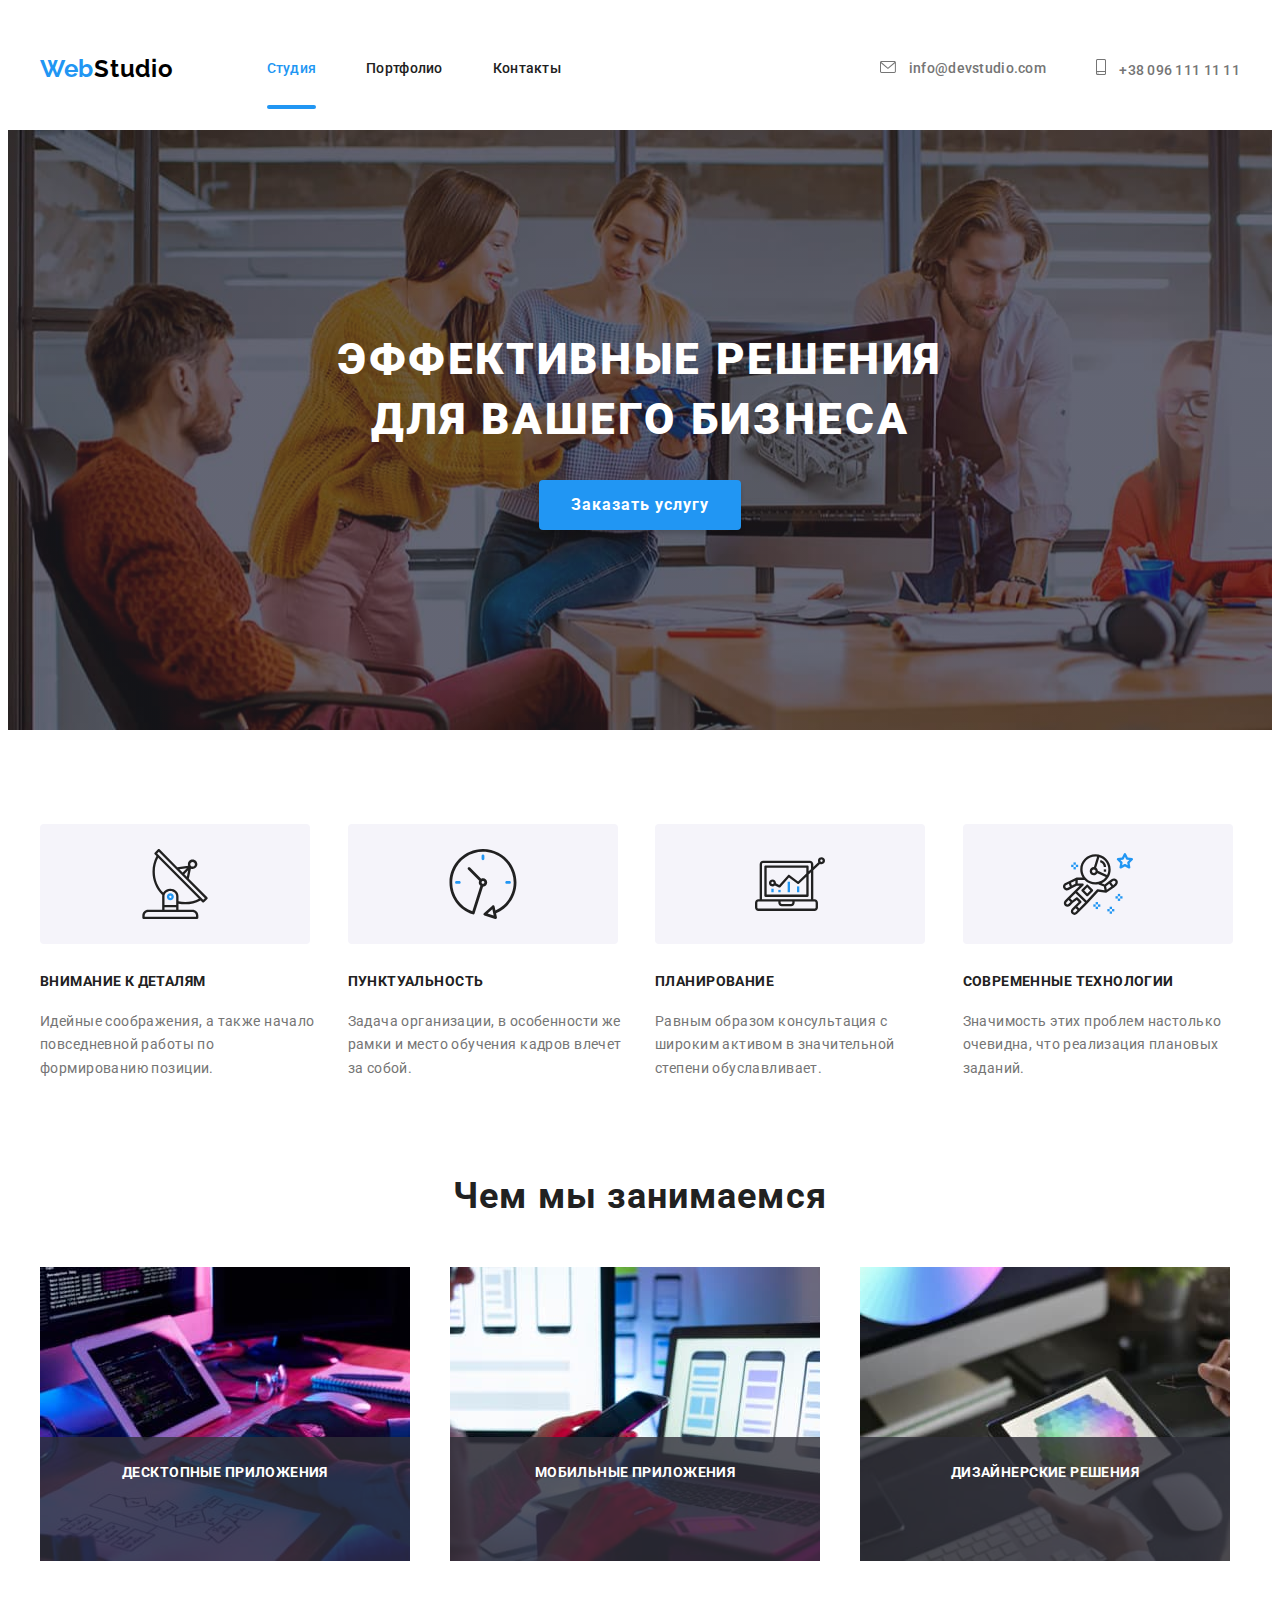
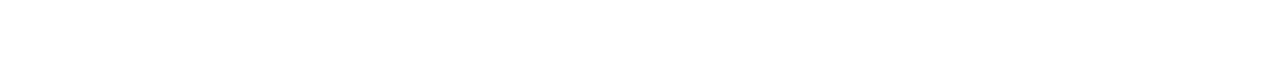
==== commit 4ee5e01e: "finish servises section" ====
--- a/index.html
+++ b/index.html
@@ -206,7 +206,7 @@
       </section>
 
       <!--What we do-->
-      <!--   <section class="servises">
+     <section class="servises">
         <div class="container">
           <h2 class="servises__title">Чем мы занимаемся</h2>
           <ul class="servises__list">
@@ -248,7 +248,7 @@
           </ul>
         </div>
       </section>
-   -->
+      
       <!--Our team-->
       <!--     <section class="team">
         <div class="container">
--- a/css/main.min.css
+++ b/css/main.min.css
@@ -1,3 +1,3 @@
 :root{--main-font: "Roboto", sans-serif;--logo-font: "Raleway", sans-serif;--logo-color: #2196f3;--title-color: #212121;--font-description: #757575;--body-background-color: #ffffff;--hero-background-color: #2f303a;--button-accent-color: #188ce8;--button-section-background-color: #f5f4fa;--box-shadow-card-team: 0px 1px 3px rgba(0, 0, 0, 0.12),
-    0px 1px 1px rgba(0, 0, 0, 0.14), 0px 2px 1px rgba(0, 0, 0, 0.2);--border-radius-card-team: 0px 0px 4px 4px;--header-border: #ececec;--icon-color: #afb1b8}.link{text-decoration:none}.list{list-style:none;margin:0;padding:0}.address{font-style:normal}h1,h2,h3,p{margin:0;padding:0}ul,ol{margin:0;padding:0}img{display:block;max-width:100%}.visually-hidden{position:absolute;width:1px;height:1px;margin:-1px;border:0;padding:0;white-space:nowrap;clip-path:inset(100%);clip:rect(0 0 0 0);overflow:hidden}.container{width:100%;padding-left:15px;padding-right:15px}@media screen and (min-width: 480px){.container{width:480px;margin:0 auto}}@media screen and (min-width: 768px){.container{width:768px}}@media screen and (min-width: 1200px){.container{width:1200px}}.backdrop{position:fixed;top:0;left:0;width:100vw;height:100vh;background-color:rgba(0,0,0,0.2);opacity:1;transition:opacity 250ms cubic-bezier(0.4, 0, 0.2, 1),visibility 250ms cubic-bezier(0.4, 0, 0.2, 1)}.is-hidden{opacity:0;visibility:hidden;pointer-events:none}.backdrop.is-hidden .modal{transform:scale(0.9) translate(-50%, -50%)}.modal{padding:40px;position:absolute;top:50%;left:50%;width:528px;height:581px;background-color:#fff;transform:scale(1) translate(-50%, -50%);transition:transform 250ms cubic-bezier(0.4, 0, 0.2, 1)}.modal__close-btn{position:absolute;top:8px;right:8px;width:30px;height:30px;background:#ffffff;border:1px solid rgba(0,0,0,0.1);border-radius:50%;cursor:pointer}.modal__close-btn:hover,.modal__close-btn:focus{fill:var(--logo-color)}.modal-form{display:flex;flex-direction:column;font-family:var(--main-font);font-weight:400;font-size:12px;line-height:1.16;letter-spacing:0.01em;color:#757575}.modal-form__heading{font-family:var(--main-font);font-weight:700;font-size:20px;line-height:1.15;text-align:center;letter-spacing:0.03em;color:#212121;margin-bottom:12px}.modal-form__wrapper{position:relative;display:block;margin-top:4px}.modal-form__label{margin-bottom:10px}.modal-form__comments{margin-bottom:20px}.modal-form__input{width:100%;height:40px;padding-left:42px;border:1px solid rgba(33,33,33,0.2);border-radius:4px;transition-property:border-color;transition-duration:250ms;transition-timing-function:cubic-bezier(0.4, 0, 0.2, 1)}.modal-form__input:focus{outline:none;border-color:var(--logo-color)}.modal-form__icon{position:absolute;top:50%;left:15px;transform:translateY(-50%);transition-property:fill;transition-duration:250ms;transition-timing-function:cubic-bezier(0.4, 0, 0.2, 1)}.modal-form__input:focus+.modal-form__icon{fill:var(--logo-color)}.modal-form__message{width:100%;height:120px;margin-top:4px;padding:12px 16px;border:1px solid rgba(33,33,33,0.2);border-radius:4px;resize:none}.modal-form__message::placeholder{font-family:var(--main-font);font-weight:400;font-size:12px;line-height:1.16;letter-spacing:0.01em;color:rgba(117,117,117,0.5);transition-property:border-color;transition-duration:250ms;transition-timing-function:cubic-bezier(0.4, 0, 0.2, 1)}.modal-form__message:focus{outline:none;border-color:var(--logo-color)}.user-terms{display:flex;justify-content:center;align-items:center;font-family:var(--main-font);font-weight:400;font-size:14px;line-height:1.71;letter-spacing:0.03em;color:#757575}.user-terms::before{content:"";display:block;width:16px;height:15px;margin-right:7px;border:2px solid var(--title-color);border-radius:2px;cursor:pointer}.modal-form__check:checked+.user-terms::before{background-image:url("../images/SVG/icon-check.svg");border:var(--logo-color);background-position:center}.modal-form__check:focus+.user-terms::before{outline:1px solid var(--logo-color);border:rgba(33,150,243,0)}.link-user-terms{font-family:var(--main-font);font-weight:400;font-size:14px;line-height:1.71;letter-spacing:0.03em;text-decoration-line:underline;color:var(--logo-color)}.modal-form-btn{align-self:center;background-color:var(--button-accent-color);border:none;border-radius:4px;box-shadow:0px 4px 4px rgba(0,0,0,0.15);padding-top:10px;padding-bottom:10px;padding-left:56px;padding-right:55px;margin-top:30px;font-family:var(--main-font);font-weight:700;font-size:16px;line-height:1.87;cursor:pointer;align-items:center;text-align:center;letter-spacing:0.06em;color:var(--body-background-color)}.modal-form-btn:hover,.modal-form-btn:focus{outline:none}.social-list{display:flex;align-items:center;justify-content:space-between}.social-list__icon{width:20px;height:20px;align-items:center;justify-content:center;transition-property:fill;transition-duration:250ms;transition-timing-function:cubic-bezier(0.4, 0, 0.2, 1)}.social-list__link{display:flex;align-items:center;justify-content:center;width:44px;height:44px;border-radius:50%;background-color:var(--body-background-color);fill:var(--icon-color);transition-property:background-color;transition-duration:250ms;transition-timing-function:cubic-bezier(0.4, 0, 0.2, 1)}.social-list__link:hover,.social-list__link:focus{background-color:var(--logo-color)}.social-list__link:hover .social-list__icon,.social-list__link:focus .social-list__icon{fill:var(--body-background-color)}.logo_light-theme{color:var(--logo-color)}.logo{font-family:var(--logo-font);font-weight:700;font-size:24px;line-height:1.17;letter-spacing:0.03em;color:#000000}@media screen and (max-width: 768px){.navigation__list{display:none}.contacts__list{display:none}.burger-btn{border:none;padding:0;background-color:transparent}.burger-btn__icon{width:24px;height:16px}.burger-btn:hover .burger-btn__icon,.burger-btn:focus .burger-btn__icon,.burger-btn__icon .burger-btn:hover,.burger-btn__icon .burger-btn:focus{fill:var(--logo-color);cursor:pointer}.header .container{display:flex;align-items:center;justify-content:space-between;padding-top:16px;padding-bottom:16px}.mobile-menu{position:fixed;width:100vw;height:100vh;max-width:480px;left:50%;top:0%;background-color:#fff;padding:48px 40px;transform:translateX(-50%);opacity:0;visibility:hidden;pointer-events:none;transition:opacity 250ms linear, visibility 250ms linear}.mobile-menu.is-open{display:flex;flex-direction:column;justify-content:space-between;opacity:1;visibility:visible;pointer-events:auto;transition:opacity 250ms linear, visibility 250ms linear}.mobile-menu__close-btn{position:absolute;top:21px;right:25px;width:40px;height:40px;cursor:pointer;background-color:transparent;border:0}.mobile-menu__close-btn:hover,.mobile-menu__close-btn:focus{fill:var(--logo-color)}.mobile-menu__link{font-family:var(--main-font);font-weight:500;font-size:40px;line-height:1.18;letter-spacing:0.02em;color:var(--title-color)}.mobile-menu__item:not(:last-child){margin-bottom:32px}.modile-menu_contacts-list{display:flex}.mobile-menu__contacts-item:not(:last-child){margin-bottom:32px}.mobile-menu__contacts-tel{font-family:var(--main-font);font-weight:500;font-size:34px;line-height:1.18;letter-spacing:0.02em;color:#2196f3}.mobile-menu__contacts-mail{font-family:var(--main-font);font-weight:500;font-size:24px;line-height:1.17;letter-spacing:0.02em;color:#757575}.mobile-menu__social-item{display:inline-flex}.mobile-menu__social-link{font-family:var(--main-font);font-weight:500;font-size:18px;line-height:1.23;letter-spacing:0.02em;color:#2196f3}.mobile-menu__social-item{border-right:1px solid rgba(33,33,33,0.2)}.mobile-menu__social-item:last-child{border-right:none}.mobile-menu__social-item:not(:last-child){margin-right:10px;padding-right:10px}.mobile-menu__item:hover,.mobile-menu__item:focus{color:var(--logo-color);cursor:pointer}.mobile-menu__item .current{color:var(--logo-color)}}@media screen and (min-width: 768px){.burger-btn,.mobile-menu,.mobile-menu__contacts-list,.mobile-menu__social-list{display:none}.header .container{display:flex;justify-content:space-between;height:80px;padding-top:21px;padding-bottom:21px}.logo{margin-right:88px}.navigation,.navigation__list,.navigation__item{display:flex;align-items:center}.navigation__item:not(:last-child){margin-right:50px}.contacts__list,.contacts__item{display:flex;flex-direction:column;justify-content:space-between}.contacts__link{font-family:var(--main-font);font-weight:500;font-size:12px;line-height:1.17;letter-spacing:0.02em;color:#757575}.navigation__link{font-family:var(--main-font);font-weight:500;font-size:14px;line-height:1.15;letter-spacing:0.02em;color:#212121}.navigation__link{position:relative;font-family:var(--main-font);font-weight:500;font-size:14px;line-height:1.14;letter-spacing:0.02em;color:var(--title-color);padding:32px 0px;transition-property:color;transition-duration:250ms;transition-timing-function:cubic-bezier(0.4, 0, 0.2, 1)}.navigation__item .navigation__link:hover,.navigation__item .navigation__link:focus{color:var(--logo-color);cursor:pointer}.navigation__item .navigation__link.current{color:var(--logo-color)}.current.navigation__link::after{position:absolute;content:"";display:block;width:100%;height:4px;border-radius:4px;background-color:var(--logo-color);bottom:0;left:0}}@media screen and (min-width: 1200px){.logo{margin-right:93px}.contacts__list{margin-left:auto}.contacts__list{display:flex;flex-direction:row}.contacts__list,.contacts__item,.navigation__item,.navigation{align-items:center}.contacts__item+.contacts__item{margin-left:50px}}.contacts__link{align-items:center;font-family:var(--main-font);font-weight:500;font-size:14px;line-height:1.14;letter-spacing:0.02em;color:var(--font-description);transition-property:color;transition-duration:250ms;transition-timing-function:cubic-bezier(0.4, 0, 0.2, 1)}.contacts__link:focus .auth-icon,.contacts__link:hover .auth-icon,.contacts__link:hover,.contacts__link:focus{color:var(--logo-color);fill:var(--logo-color);cursor:pointer}.contacts__mail-icon{height:12px;width:16px;margin-right:10px;fill:var(--font-description);transition-property:fill;transition-duration:250ms;transition-timing-function:cubic-bezier(0.4, 0, 0.2, 1)}.contacts__icon-smartphone{height:16px;width:10px;margin-right:10px;fill:var(--font-description);transition-property:fill;transition-duration:250ms;transition-timing-function:cubic-bezier(0.4, 0, 0.2, 1)}@media screen and (max-width: 768px){.hero{max-width:480px;background-image:linear-gradient(rgba(47,48,58,0.4), rgba(47,48,58,0.4)),url("../images/hero/hero-480x400.jpg");background-repeat:no-repeat;background-size:cover;background-color:var(--hero-background-color);padding-top:118px;padding-bottom:118px;margin:0 auto}}@media screen and (max-width: 768px) and (min-device-pixel-ratio: 2), screen and (max-width: 768px) and (-webkit-min-device-pixel-ratio: 2), screen and (max-width: 768px) and (min-resolution: 192dpi), screen and (max-width: 768px) and (min-resolution: 2dppx){.hero{background-image:url("../images/hero/hero-480x400@2x.jpg")}}@media screen and (max-width: 768px){.hero .container{text-align:center}.hero__title{margin-left:auto;margin-right:auto;margin-bottom:30px;max-width:360px;font-family:var(--main-font);font-weight:900;font-size:26px;line-height:1.62;text-align:center;letter-spacing:0.06em;text-transform:uppercase;color:var(--body-background-color)}}@media screen and (min-width: 768px){.hero{max-width:768px;background-image:linear-gradient(rgba(47,48,58,0.4), rgba(47,48,58,0.4)),url("../images/hero/hero-768x400.jpg");background-repeat:no-repeat;background-size:cover;background-color:var(--hero-background-color);padding-top:118px;padding-bottom:118px;margin:0 auto}}@media screen and (min-width: 768px) and (min-device-pixel-ratio: 2), screen and (min-width: 768px) and (-webkit-min-device-pixel-ratio: 2), screen and (min-width: 768px) and (min-resolution: 192dpi), screen and (min-width: 768px) and (min-resolution: 2dppx){.hero{background-image:url("../images/hero/hero-768x400@2x.jpg")}}@media screen and (min-width: 768px){.hero .container{text-align:center}.hero__title{margin-left:auto;margin-right:auto;margin-bottom:30px;max-width:360px;font-family:var(--main-font);font-weight:900;font-size:26px;line-height:1.62;text-align:center;letter-spacing:0.06em;text-transform:uppercase;color:var(--body-background-color)}}@media screen and (min-width: 1200px){.hero{max-width:100vw;background-image:linear-gradient(rgba(47,48,58,0.4), rgba(47,48,58,0.4)),url("../images/hero/hero-1600x600.jpg");background-repeat:no-repeat;background-size:cover;background-color:var(--hero-background-color);padding-top:200px;padding-bottom:200px;margin:0 auto}}@media screen and (min-width: 1200px) and (min-device-pixel-ratio: 2), screen and (min-width: 1200px) and (-webkit-min-device-pixel-ratio: 2), screen and (min-width: 1200px) and (min-resolution: 192dpi), screen and (min-width: 1200px) and (min-resolution: 2dppx){.hero{background-image:url("../images/hero/hero-1600x600@2x.jpg")}}@media screen and (min-width: 1200px){.hero .container{text-align:center}.hero__title{max-width:696px;margin-left:auto;margin-right:auto;margin-bottom:30px;font-family:var(--main-font);font-weight:900;font-size:44px;line-height:1.36;text-align:center;letter-spacing:0.06em;text-transform:uppercase;color:var(--body-background-color)}}.hero__button{border-radius:4px;box-shadow:0px 4px 4px rgba(0,0,0,0.15);min-width:200px;padding:10px 32px;border:0px;font-family:var(--main-font);font-weight:700;font-size:16px;line-height:1.87;outline:none;cursor:pointer;align-items:center;text-align:center;letter-spacing:0.06em;background-color:var(--logo-color);color:var(--body-background-color)}.hero__button:hover,.hero__button:focus{background:var(--button-accent-color)}@media screen and (max-width: 767px){.benefits{padding-top:60px;padding-bottom:60px}.benefits__thumb{display:flex;max-width:450px;height:120px;justify-content:center;align-items:center;margin-bottom:30px;background:var(--button-section-background-color)}.benefits__description{margin-bottom:30px}.benefits__icon{width:65px;height:70px}.benefits__title{text-align:center}.benefits__title{margin-bottom:20px;font-family:var(--main-font);font-weight:700;font-size:14px;line-height:1.14;letter-spacing:0.03em;text-transform:uppercase;color:var(--title-color)}.benefits__description{font-family:var(--main-font);font-weight:400;font-size:14px;line-height:1.71;letter-spacing:0.03em;color:var(--font-description)}}@media screen and (min-width: 768px){.benefits{padding-top:60px;padding-bottom:60px}.benefits__thumb{display:flex;justify-content:center;align-items:center;margin-bottom:30px;background:var(--button-section-background-color);max-width:354px;height:120px}.benefits__list{display:flex;flex-wrap:wrap;margin-left:-30px;margin-top:-30px;margin-right:0px;margin-bottom:0px;padding:0px}.benefits__item{display:flex;margin-left:30px;margin-top:30px;flex-basis:calc(100% / 2 - 30px)}.benefits__icon{width:65px;height:70px}.benefits__title{text-align:center}.benefits__title{margin-bottom:20px;font-family:var(--main-font);font-weight:700;font-size:14px;line-height:1.14;letter-spacing:0.03em;text-transform:uppercase;color:var(--title-color)}.benefits__description{font-family:var(--main-font);font-weight:400;font-size:14px;line-height:1.71;letter-spacing:0.03em;color:var(--font-description)}}.servises{padding-bottom:94px}.servises__title{margin-bottom:50px;font-family:var(--main-font);font-weight:700;font-size:36px;line-height:1.17;text-align:center;letter-spacing:0.03em;color:var(--title-color)}.servises__list{display:flex;margin-left:-30px}.servises__item{display:flex;flex-wrap:wrap;margin-left:30px;flex-basis:calc(100% / 3 - 30px)}.servises__wrapper{position:relative}.servises__name{position:absolute;left:0;bottom:0;padding-top:27px;padding-bottom:27px;width:100%;height:70px;font-family:var(--main-font);font-weight:700;font-size:14px;line-height:1.15;text-align:center;letter-spacing:0.03em;text-transform:uppercase;color:#fff;background-color:rgba(47,48,58,0.8)}.team{background:var(--button-section-background-color);padding-top:94px;padding-bottom:94px}.team__title{margin-bottom:50px;font-family:var(--main-font);font-weight:700;font-size:36px;line-height:1.17;text-align:center;letter-spacing:0.03em;color:var(--title-color)}.team__list{display:flex;margin-left:-30px}.team__item{display:flex;flex-wrap:wrap;margin-left:30px;flex-basis:calc((100%-120px) / 4)}.team__card{background:var(--body-background-color);box-shadow:var(--box-shadow-card-team);border-radius:var(--border-radius-card-team);text-align:center}.team__description{padding-top:30px;padding-bottom:30px;padding-left:32px;padding-right:32px;margin-left:auto;margin-right:auto}.team__name{margin-bottom:9.52px;font-family:var(--main-font);font-weight:500;font-size:16px;line-height:1.18;letter-spacing:0.03em;color:var(--title-color)}.team__profession{margin-bottom:16px;font-family:var(--main-font);font-weight:400;font-size:16px;line-height:1.18;letter-spacing:0.03em;color:var(--font-description)}.clients{padding-top:94px;padding-bottom:94px}.clients__title{font-family:var(--main-font);font-weight:700;font-size:36px;line-height:1.17;text-align:center;letter-spacing:0.03em;color:var(--title-color);margin-bottom:50px}.clients__list{display:flex;flex-wrap:wrap}.clients__item{display:flex}.clients__item:not(:last-child){margin-right:30px}.clients__icon{display:flex;border:1px solid #afb1b8;box-sizing:border-box;border-radius:4px;width:170px;height:90px;justify-content:center;align-items:center;cursor:pointer;transition-property:border;transition-duration:250ms;transition-timing-function:cubic-bezier(0.4, 0, 0.2, 1)}.clients__icon{fill:var(--icon-color);transition-property:fill;transition-duration:250ms}.clients__item:hover .clients__icon,.clients__item:focus .clients__icon{border:1px solid var(--logo-color);fill:var(--logo-color)}.footer{background-color:var(--hero-background-color)}.footer__info{display:flex;align-items:baseline;padding-top:60px;padding-bottom:60px}.logo-footer{margin-bottom:20px;display:inline-block;font-family:var(--logo-font);font-weight:700;font-size:26px;line-height:1.19;letter-spacing:0.03em;color:var(--body-background-color)}.logo-footer__text{color:var(--logo-color)}.address__item:not(:last-child){margin-bottom:9px}.address__contacts{transition-property:color;transition-duration:250ms;transition-timing-function:cubic-bezier(0.4, 0, 0.2, 1)}.address__link{font-family:var(--main-font);font-weight:400;font-size:14px;line-height:1.71;letter-spacing:0.03em;color:var(--body-background-color)}.address__contacts{font-family:var(--main-font);font-weight:400;font-size:14px;line-height:1.71;letter-spacing:0.03em;color:rgba(255,255,255,0.6)}.address__contacts:hover,.address__contacts:focus{color:var(--logo-color)}.address-wrapper{display:inline-block}.join-us{display:inline-block;margin-left:70px}.footer-social-list{display:flex}.footer-social-list__link{display:flex;align-items:center;justify-content:center;width:44px;height:44px;border-radius:50px;background-color:rgba(255,255,255,0.1);transition-property:background-color;transition-duration:250ms;transition-timing-function:cubic-bezier(0.4, 0, 0.2, 1)}.footer-social-list__link:focus,.footer-social-list__link:hover{background-color:var(--logo-color)}.footer-social-list__item:not(:last-child){margin-right:10px}.footer-social-list__icon{width:20px;height:20px;fill:white}.join-us__title{display:inline-block;font-family:var(--main-font);font-weight:700;font-size:14px;line-height:1.15;letter-spacing:0.03em;text-transform:uppercase;color:var(--body-background-color);margin-bottom:20px}.mailing{margin-left:93px;display:flex;flex-direction:column;margin-left:auto}.mailing__title{display:block;font-family:var(--main-font);font-weight:700;font-size:14px;line-height:1.15;letter-spacing:0.03em;text-transform:uppercase;color:#ffffff;margin-bottom:20px}.mailing__form{display:flex;align-items:stretch}.mailing__form::placeholder{display:flex;font-family:var(--main-font);font-weight:400;font-size:16px;line-height:1.25x;letter-spacing:0.03em;color:rgba(255,255,255,0.6)}.mailing__input{display:flex;width:358px;height:50px;padding:15px 16px;outline:none;color:#fff;border:1px solid rgba(255,255,255,0.3);border-radius:4px;background:#2f303a}.mailing__form-btn{display:flex;background-color:var(--button-accent-color);border:none;min-width:200px;height:50px;border-radius:4px;box-shadow:0px 4px 4px rgba(0,0,0,0.15);padding-top:10px;padding-bottom:10px;padding-left:29px;margin-left:12px;font-family:var(--main-font);font-weight:700;font-size:16px;line-height:1.87;cursor:pointer;align-items:center;text-align:center;letter-spacing:0.06em;color:var(--body-background-color)}.send-btm{margin-left:10px}.header.portfolio{border-bottom:1px solid var(--header-border)}.link li{list-style:none}.filters{padding-top:94px;padding-bottom:94px}.filters__list{display:flex;justify-content:center;margin-bottom:50px}.filters__item:not(:last-child){margin-right:9px}.filters__button{padding:6px 22px;border-radius:4px;font-family:var(--main-font);font-weight:500;font-size:16px;line-height:1.62;text-align:center;letter-spacing:0.03em;color:var(--title-color);background:var(--button-section-background-color);border-color:var(--button-section-background-color);cursor:pointer;border-style:none;transition-property:background-color, color, border-color;transition-duration:250ms;transition-timing-function:cubic-bezier(0.4, 0, 0.2, 1)}.filters__button:hover,.filters__button:focus{background:var(--logo-color);color:var(--body-background-color);border-color:var(--logo-color);box-shadow:0px 3px 1px rgba(0,0,0,0.1),0px 1px 2px rgba(0,0,0,0.08),0px 2px 2px rgba(0,0,0,0.12)}.cards{display:flex;flex-wrap:wrap;margin-left:-30px;margin-top:-30px;margin-right:0;margin-bottom:0}.cards__item{display:flex;margin-left:30px;margin-top:30px;flex-basis:calc(100% / 3 - 30px)}.cards__description{padding-top:20px;padding-bottom:20px;padding-right:24px;padding-left:24px;border:1px solid #eeeeee;box-sizing:border-box}.cards__title{font-family:var(--main-font);font-weight:700;font-size:18px;line-height:2;letter-spacing:0.06em;color:var(--title-color)}.cards__filter{font-family:Roboto;font-style:normal;font-weight:normal;font-size:16px;line-height:30px;letter-spacing:0.03em;color:var(--font-description)}.cards__wrapper{position:relative;overflow:hidden}.cards__wrapper .cards__overlay{position:absolute;left:0px;bottom:0px;height:100%;width:100%;padding-left:24px;padding-right:24px;padding-top:63px;font-family:var(--main-font);font-weight:normal;font-size:18px;line-height:1.56;letter-spacing:0.03em;color:#ffffff;background-color:rgba(33,150,243,0.9);transform:translateY(100%);opacity:0;transition:transform 250ms cubic-bezier(0.4, 0, 0.2, 1),opacity 250ms cubic-bezier(0.4, 0, 0.2, 1)}.cards__article:focus,.cards__article:hover{background:#ffffff;box-shadow:0px 1px 1px rgba(0,0,0,0.12),0px 4px 4px rgba(0,0,0,0.06),1px 4px 6px rgba(0,0,0,0.16)}.cards__article:focus:hover .cards__overlay,.cards__article:focus:focus .cards__overlay,.cards__article:hover:hover .cards__overlay,.cards__article:hover:focus .cards__overlay{transform:translateY(0%);opacity:1}
+    0px 1px 1px rgba(0, 0, 0, 0.14), 0px 2px 1px rgba(0, 0, 0, 0.2);--border-radius-card-team: 0px 0px 4px 4px;--header-border: #ececec;--icon-color: #afb1b8}.link{text-decoration:none}.list{list-style:none;margin:0;padding:0}.address{font-style:normal}h1,h2,h3,p{margin:0;padding:0}ul,ol{margin:0;padding:0}img{display:block;max-width:100%}.visually-hidden{position:absolute;width:1px;height:1px;margin:-1px;border:0;padding:0;white-space:nowrap;clip-path:inset(100%);clip:rect(0 0 0 0);overflow:hidden}.container{width:100%;padding-left:15px;padding-right:15px}@media screen and (min-width: 480px){.container{width:480px;margin:0 auto}}@media screen and (min-width: 768px){.container{width:768px}}@media screen and (min-width: 1200px){.container{width:1200px}}.backdrop{position:fixed;top:0;left:0;width:100vw;height:100vh;background-color:rgba(0,0,0,0.2);opacity:1;transition:opacity 250ms cubic-bezier(0.4, 0, 0.2, 1),visibility 250ms cubic-bezier(0.4, 0, 0.2, 1)}.is-hidden{opacity:0;visibility:hidden;pointer-events:none}.backdrop.is-hidden .modal{transform:scale(0.9) translate(-50%, -50%)}.modal{padding:40px;position:absolute;top:50%;left:50%;width:528px;height:581px;background-color:#fff;transform:scale(1) translate(-50%, -50%);transition:transform 250ms cubic-bezier(0.4, 0, 0.2, 1)}.modal__close-btn{position:absolute;top:8px;right:8px;width:30px;height:30px;background:#ffffff;border:1px solid rgba(0,0,0,0.1);border-radius:50%;cursor:pointer}.modal__close-btn:hover,.modal__close-btn:focus{fill:var(--logo-color)}.modal-form{display:flex;flex-direction:column;font-family:var(--main-font);font-weight:400;font-size:12px;line-height:1.16;letter-spacing:0.01em;color:#757575}.modal-form__heading{font-family:var(--main-font);font-weight:700;font-size:20px;line-height:1.15;text-align:center;letter-spacing:0.03em;color:#212121;margin-bottom:12px}.modal-form__wrapper{position:relative;display:block;margin-top:4px}.modal-form__label{margin-bottom:10px}.modal-form__comments{margin-bottom:20px}.modal-form__input{width:100%;height:40px;padding-left:42px;border:1px solid rgba(33,33,33,0.2);border-radius:4px;transition-property:border-color;transition-duration:250ms;transition-timing-function:cubic-bezier(0.4, 0, 0.2, 1)}.modal-form__input:focus{outline:none;border-color:var(--logo-color)}.modal-form__icon{position:absolute;top:50%;left:15px;transform:translateY(-50%);transition-property:fill;transition-duration:250ms;transition-timing-function:cubic-bezier(0.4, 0, 0.2, 1)}.modal-form__input:focus+.modal-form__icon{fill:var(--logo-color)}.modal-form__message{width:100%;height:120px;margin-top:4px;padding:12px 16px;border:1px solid rgba(33,33,33,0.2);border-radius:4px;resize:none}.modal-form__message::placeholder{font-family:var(--main-font);font-weight:400;font-size:12px;line-height:1.16;letter-spacing:0.01em;color:rgba(117,117,117,0.5);transition-property:border-color;transition-duration:250ms;transition-timing-function:cubic-bezier(0.4, 0, 0.2, 1)}.modal-form__message:focus{outline:none;border-color:var(--logo-color)}.user-terms{display:flex;justify-content:center;align-items:center;font-family:var(--main-font);font-weight:400;font-size:14px;line-height:1.71;letter-spacing:0.03em;color:#757575}.user-terms::before{content:"";display:block;width:16px;height:15px;margin-right:7px;border:2px solid var(--title-color);border-radius:2px;cursor:pointer}.modal-form__check:checked+.user-terms::before{background-image:url("../images/SVG/icon-check.svg");border:var(--logo-color);background-position:center}.modal-form__check:focus+.user-terms::before{outline:1px solid var(--logo-color);border:rgba(33,150,243,0)}.link-user-terms{font-family:var(--main-font);font-weight:400;font-size:14px;line-height:1.71;letter-spacing:0.03em;text-decoration-line:underline;color:var(--logo-color)}.modal-form-btn{align-self:center;background-color:var(--button-accent-color);border:none;border-radius:4px;box-shadow:0px 4px 4px rgba(0,0,0,0.15);padding-top:10px;padding-bottom:10px;padding-left:56px;padding-right:55px;margin-top:30px;font-family:var(--main-font);font-weight:700;font-size:16px;line-height:1.87;cursor:pointer;align-items:center;text-align:center;letter-spacing:0.06em;color:var(--body-background-color)}.modal-form-btn:hover,.modal-form-btn:focus{outline:none}.social-list{display:flex;align-items:center;justify-content:space-between}.social-list__icon{width:20px;height:20px;align-items:center;justify-content:center;transition-property:fill;transition-duration:250ms;transition-timing-function:cubic-bezier(0.4, 0, 0.2, 1)}.social-list__link{display:flex;align-items:center;justify-content:center;width:44px;height:44px;border-radius:50%;background-color:var(--body-background-color);fill:var(--icon-color);transition-property:background-color;transition-duration:250ms;transition-timing-function:cubic-bezier(0.4, 0, 0.2, 1)}.social-list__link:hover,.social-list__link:focus{background-color:var(--logo-color)}.social-list__link:hover .social-list__icon,.social-list__link:focus .social-list__icon{fill:var(--body-background-color)}.logo_light-theme{color:var(--logo-color)}.logo{font-family:var(--logo-font);font-weight:700;font-size:24px;line-height:1.17;letter-spacing:0.03em;color:#000000}@media screen and (max-width: 768px){.navigation__list{display:none}.contacts__list{display:none}.burger-btn{border:none;padding:0;background-color:transparent}.burger-btn__icon{width:24px;height:16px}.burger-btn:hover .burger-btn__icon,.burger-btn:focus .burger-btn__icon,.burger-btn__icon .burger-btn:hover,.burger-btn__icon .burger-btn:focus{fill:var(--logo-color);cursor:pointer}.header .container{display:flex;align-items:center;justify-content:space-between;padding-top:16px;padding-bottom:16px}.mobile-menu{position:fixed;width:100vw;height:100vh;max-width:480px;left:50%;top:0%;background-color:#fff;padding:48px 40px;transform:translateX(-50%);opacity:0;visibility:hidden;pointer-events:none;transition:opacity 250ms linear, visibility 250ms linear}.mobile-menu.is-open{display:flex;flex-direction:column;justify-content:space-between;opacity:1;visibility:visible;pointer-events:auto;transition:opacity 250ms linear, visibility 250ms linear}.mobile-menu__close-btn{position:absolute;top:21px;right:25px;width:40px;height:40px;cursor:pointer;background-color:transparent;border:0}.mobile-menu__close-btn:hover,.mobile-menu__close-btn:focus{fill:var(--logo-color)}.mobile-menu__link{font-family:var(--main-font);font-weight:500;font-size:40px;line-height:1.18;letter-spacing:0.02em;color:var(--title-color)}.mobile-menu__item:not(:last-child){margin-bottom:32px}.modile-menu_contacts-list{display:flex}.mobile-menu__contacts-item:not(:last-child){margin-bottom:32px}.mobile-menu__contacts-tel{font-family:var(--main-font);font-weight:500;font-size:34px;line-height:1.18;letter-spacing:0.02em;color:#2196f3}.mobile-menu__contacts-mail{font-family:var(--main-font);font-weight:500;font-size:24px;line-height:1.17;letter-spacing:0.02em;color:#757575}.mobile-menu__social-item{display:inline-flex}.mobile-menu__social-link{font-family:var(--main-font);font-weight:500;font-size:18px;line-height:1.23;letter-spacing:0.02em;color:#2196f3}.mobile-menu__social-item{border-right:1px solid rgba(33,33,33,0.2)}.mobile-menu__social-item:last-child{border-right:none}.mobile-menu__social-item:not(:last-child){margin-right:10px;padding-right:10px}.mobile-menu__item:hover,.mobile-menu__item:focus{color:var(--logo-color);cursor:pointer}.mobile-menu__item .current{color:var(--logo-color)}}@media screen and (min-width: 768px){.burger-btn,.mobile-menu,.mobile-menu__contacts-list,.mobile-menu__social-list{display:none}.header .container{display:flex;justify-content:space-between;height:80px;padding-top:21px;padding-bottom:21px}.logo{margin-right:88px}.navigation,.navigation__list,.navigation__item{display:flex;align-items:center}.navigation__item:not(:last-child){margin-right:50px}.contacts__list,.contacts__item{display:flex;flex-direction:column;justify-content:space-between}.contacts__link{font-family:var(--main-font);font-weight:500;font-size:12px;line-height:1.17;letter-spacing:0.02em;color:#757575}.navigation__link{font-family:var(--main-font);font-weight:500;font-size:14px;line-height:1.15;letter-spacing:0.02em;color:#212121}.navigation__link{position:relative;font-family:var(--main-font);font-weight:500;font-size:14px;line-height:1.14;letter-spacing:0.02em;color:var(--title-color);padding:32px 0px;transition-property:color;transition-duration:250ms;transition-timing-function:cubic-bezier(0.4, 0, 0.2, 1)}.navigation__item .navigation__link:hover,.navigation__item .navigation__link:focus{color:var(--logo-color);cursor:pointer}.navigation__item .navigation__link.current{color:var(--logo-color)}.current.navigation__link::after{position:absolute;content:"";display:block;width:100%;height:4px;border-radius:4px;background-color:var(--logo-color);bottom:0;left:0}}@media screen and (min-width: 1200px){.logo{margin-right:93px}.contacts__list{margin-left:auto}.contacts__list{display:flex;flex-direction:row}.contacts__list,.contacts__item,.navigation__item,.navigation{align-items:center}.contacts__item+.contacts__item{margin-left:50px}}.contacts__link{align-items:center;font-family:var(--main-font);font-weight:500;font-size:14px;line-height:1.14;letter-spacing:0.02em;color:var(--font-description);transition-property:color;transition-duration:250ms;transition-timing-function:cubic-bezier(0.4, 0, 0.2, 1)}.contacts__link:focus .auth-icon,.contacts__link:hover .auth-icon,.contacts__link:hover,.contacts__link:focus{color:var(--logo-color);fill:var(--logo-color);cursor:pointer}.contacts__mail-icon{height:12px;width:16px;margin-right:10px;fill:var(--font-description);transition-property:fill;transition-duration:250ms;transition-timing-function:cubic-bezier(0.4, 0, 0.2, 1)}.contacts__icon-smartphone{height:16px;width:10px;margin-right:10px;fill:var(--font-description);transition-property:fill;transition-duration:250ms;transition-timing-function:cubic-bezier(0.4, 0, 0.2, 1)}@media screen and (max-width: 768px){.hero{max-width:480px;background-image:linear-gradient(rgba(47,48,58,0.4), rgba(47,48,58,0.4)),url("../images/hero/hero-480x400.jpg");background-repeat:no-repeat;background-size:cover;background-color:var(--hero-background-color);padding-top:118px;padding-bottom:118px;margin:0 auto}}@media screen and (max-width: 768px) and (min-device-pixel-ratio: 2), screen and (max-width: 768px) and (-webkit-min-device-pixel-ratio: 2), screen and (max-width: 768px) and (min-resolution: 192dpi), screen and (max-width: 768px) and (min-resolution: 2dppx){.hero{background-image:url("../images/hero/hero-480x400@2x.jpg")}}@media screen and (max-width: 768px){.hero .container{text-align:center}.hero__title{margin-left:auto;margin-right:auto;margin-bottom:30px;max-width:360px;font-family:var(--main-font);font-weight:900;font-size:26px;line-height:1.62;text-align:center;letter-spacing:0.06em;text-transform:uppercase;color:var(--body-background-color)}}@media screen and (min-width: 768px){.hero{max-width:768px;background-image:linear-gradient(rgba(47,48,58,0.4), rgba(47,48,58,0.4)),url("../images/hero/hero-768x400.jpg");background-repeat:no-repeat;background-size:cover;background-color:var(--hero-background-color);padding-top:118px;padding-bottom:118px;margin:0 auto}}@media screen and (min-width: 768px) and (min-device-pixel-ratio: 2), screen and (min-width: 768px) and (-webkit-min-device-pixel-ratio: 2), screen and (min-width: 768px) and (min-resolution: 192dpi), screen and (min-width: 768px) and (min-resolution: 2dppx){.hero{background-image:url("../images/hero/hero-768x400@2x.jpg")}}@media screen and (min-width: 768px){.hero .container{text-align:center}.hero__title{margin-left:auto;margin-right:auto;margin-bottom:30px;max-width:360px;font-family:var(--main-font);font-weight:900;font-size:26px;line-height:1.62;text-align:center;letter-spacing:0.06em;text-transform:uppercase;color:var(--body-background-color)}}@media screen and (min-width: 1200px){.hero{max-width:100vw;background-image:linear-gradient(rgba(47,48,58,0.4), rgba(47,48,58,0.4)),url("../images/hero/hero-1600x600.jpg");background-repeat:no-repeat;background-size:cover;background-color:var(--hero-background-color);padding-top:200px;padding-bottom:200px;margin:0 auto}}@media screen and (min-width: 1200px) and (min-device-pixel-ratio: 2), screen and (min-width: 1200px) and (-webkit-min-device-pixel-ratio: 2), screen and (min-width: 1200px) and (min-resolution: 192dpi), screen and (min-width: 1200px) and (min-resolution: 2dppx){.hero{background-image:url("../images/hero/hero-1600x600@2x.jpg")}}@media screen and (min-width: 1200px){.hero .container{text-align:center}.hero__title{max-width:696px;margin-left:auto;margin-right:auto;margin-bottom:30px;font-family:var(--main-font);font-weight:900;font-size:44px;line-height:1.36;text-align:center;letter-spacing:0.06em;text-transform:uppercase;color:var(--body-background-color)}}.hero__button{border-radius:4px;box-shadow:0px 4px 4px rgba(0,0,0,0.15);min-width:200px;padding:10px 32px;border:0px;font-family:var(--main-font);font-weight:700;font-size:16px;line-height:1.87;outline:none;cursor:pointer;align-items:center;text-align:center;letter-spacing:0.06em;background-color:var(--logo-color);color:var(--body-background-color)}.hero__button:hover,.hero__button:focus{background:var(--button-accent-color)}.benefits__icon{width:70px;height:70px}@media screen and (max-width: 767px){.benefits{padding-top:60px;padding-bottom:60px}.benefits__thumb{display:flex;max-width:450px;height:120px;justify-content:center;align-items:center;margin-bottom:30px;background:var(--button-section-background-color)}.benefits__description{margin-bottom:30px}.benefits__title{text-align:center}.benefits__title{margin-bottom:20px;font-family:var(--main-font);font-weight:700;font-size:14px;line-height:1.14;letter-spacing:0.03em;text-transform:uppercase;color:var(--title-color)}.benefits__description{font-family:var(--main-font);font-weight:400;font-size:14px;line-height:1.71;letter-spacing:0.03em;color:var(--font-description)}}@media screen and (min-width: 768px){.benefits{padding-top:60px;padding-bottom:60px}.benefits__thumb{display:flex;justify-content:center;align-items:center;margin-bottom:30px;background:var(--button-section-background-color);max-width:354px;height:120px}.benefits__list{display:flex;flex-wrap:wrap;margin-left:-30px;margin-top:-30px;margin-right:0px;margin-bottom:0px;padding:0px}.benefits__item{margin-left:30px;margin-top:30px;flex-basis:calc(100% / 2 - 30px)}.benefits__title{margin-bottom:20px;font-family:var(--main-font);font-weight:700;font-size:14px;line-height:1.14;letter-spacing:0.03em;text-transform:uppercase;color:var(--title-color)}.benefits__description{font-family:var(--main-font);font-weight:400;font-size:14px;line-height:1.71;letter-spacing:0.03em;color:var(--font-description)}}@media screen and (min-width: 1200px){.benefits{padding-top:94px;padding-bottom:94px}.benefits__list{display:flex;margin-left:-30px;margin-top:-30px;margin-right:0px;margin-bottom:0px;padding:0px}.benefits__thumb{width:270px;height:120px;display:flex;justify-content:center;align-items:center;margin-bottom:30px;background:var(--button-section-background-color);border-radius:4px}.benefits__item{display:flex;flex-wrap:wrap;margin-left:30px;flex-basis:calc(100% / 4 - 30px)}.benefits__title{margin-bottom:20px;font-family:var(--main-font);font-weight:700;font-size:14px;line-height:1.14;letter-spacing:0.03em;text-transform:uppercase;color:var(--title-color)}.benefits__description{font-family:var(--main-font);font-weight:400;font-size:14px;line-height:1.71;letter-spacing:0.03em;color:var(--font-description)}}@media screen and (max-width: 1200px){.servises{display:none}}@media screen and (min-width: 1200px){.servises{padding-bottom:94px}.servises__title{margin-bottom:50px;font-family:var(--main-font);font-weight:700;font-size:36px;line-height:1.17;text-align:center;letter-spacing:0.03em;color:var(--title-color)}.servises__list{display:flex;margin-left:-30px}.servises__item{display:flex;flex-wrap:wrap;margin-left:30px;flex-basis:calc(100% / 3 - 30px)}.servises__wrapper{position:relative}.servises__name{position:absolute;left:0;bottom:0;padding-top:27px;padding-bottom:27px;width:100%;height:70px;font-family:var(--main-font);font-weight:700;font-size:14px;line-height:1.15;text-align:center;letter-spacing:0.03em;text-transform:uppercase;color:#fff;background-color:rgba(47,48,58,0.8)}}.team{background:var(--button-section-background-color);padding-top:94px;padding-bottom:94px}.team__title{margin-bottom:50px;font-family:var(--main-font);font-weight:700;font-size:36px;line-height:1.17;text-align:center;letter-spacing:0.03em;color:var(--title-color)}.team__list{display:flex;margin-left:-30px}.team__item{display:flex;flex-wrap:wrap;margin-left:30px;flex-basis:calc((100%-120px) / 4)}.team__card{background:var(--body-background-color);box-shadow:var(--box-shadow-card-team);border-radius:var(--border-radius-card-team);text-align:center}.team__description{padding-top:30px;padding-bottom:30px;padding-left:32px;padding-right:32px;margin-left:auto;margin-right:auto}.team__name{margin-bottom:9.52px;font-family:var(--main-font);font-weight:500;font-size:16px;line-height:1.18;letter-spacing:0.03em;color:var(--title-color)}.team__profession{margin-bottom:16px;font-family:var(--main-font);font-weight:400;font-size:16px;line-height:1.18;letter-spacing:0.03em;color:var(--font-description)}.clients{padding-top:94px;padding-bottom:94px}.clients__title{font-family:var(--main-font);font-weight:700;font-size:36px;line-height:1.17;text-align:center;letter-spacing:0.03em;color:var(--title-color);margin-bottom:50px}.clients__list{display:flex;flex-wrap:wrap}.clients__item{display:flex}.clients__item:not(:last-child){margin-right:30px}.clients__icon{display:flex;border:1px solid #afb1b8;box-sizing:border-box;border-radius:4px;width:170px;height:90px;justify-content:center;align-items:center;cursor:pointer;transition-property:border;transition-duration:250ms;transition-timing-function:cubic-bezier(0.4, 0, 0.2, 1)}.clients__icon{fill:var(--icon-color);transition-property:fill;transition-duration:250ms}.clients__item:hover .clients__icon,.clients__item:focus .clients__icon{border:1px solid var(--logo-color);fill:var(--logo-color)}.footer{background-color:var(--hero-background-color)}.footer__info{display:flex;align-items:baseline;padding-top:60px;padding-bottom:60px}.logo-footer{margin-bottom:20px;display:inline-block;font-family:var(--logo-font);font-weight:700;font-size:26px;line-height:1.19;letter-spacing:0.03em;color:var(--body-background-color)}.logo-footer__text{color:var(--logo-color)}.address__item:not(:last-child){margin-bottom:9px}.address__contacts{transition-property:color;transition-duration:250ms;transition-timing-function:cubic-bezier(0.4, 0, 0.2, 1)}.address__link{font-family:var(--main-font);font-weight:400;font-size:14px;line-height:1.71;letter-spacing:0.03em;color:var(--body-background-color)}.address__contacts{font-family:var(--main-font);font-weight:400;font-size:14px;line-height:1.71;letter-spacing:0.03em;color:rgba(255,255,255,0.6)}.address__contacts:hover,.address__contacts:focus{color:var(--logo-color)}.address-wrapper{display:inline-block}.join-us{display:inline-block;margin-left:70px}.footer-social-list{display:flex}.footer-social-list__link{display:flex;align-items:center;justify-content:center;width:44px;height:44px;border-radius:50px;background-color:rgba(255,255,255,0.1);transition-property:background-color;transition-duration:250ms;transition-timing-function:cubic-bezier(0.4, 0, 0.2, 1)}.footer-social-list__link:focus,.footer-social-list__link:hover{background-color:var(--logo-color)}.footer-social-list__item:not(:last-child){margin-right:10px}.footer-social-list__icon{width:20px;height:20px;fill:white}.join-us__title{display:inline-block;font-family:var(--main-font);font-weight:700;font-size:14px;line-height:1.15;letter-spacing:0.03em;text-transform:uppercase;color:var(--body-background-color);margin-bottom:20px}.mailing{margin-left:93px;display:flex;flex-direction:column;margin-left:auto}.mailing__title{display:block;font-family:var(--main-font);font-weight:700;font-size:14px;line-height:1.15;letter-spacing:0.03em;text-transform:uppercase;color:#ffffff;margin-bottom:20px}.mailing__form{display:flex;align-items:stretch}.mailing__form::placeholder{display:flex;font-family:var(--main-font);font-weight:400;font-size:16px;line-height:1.25x;letter-spacing:0.03em;color:rgba(255,255,255,0.6)}.mailing__input{display:flex;width:358px;height:50px;padding:15px 16px;outline:none;color:#fff;border:1px solid rgba(255,255,255,0.3);border-radius:4px;background:#2f303a}.mailing__form-btn{display:flex;background-color:var(--button-accent-color);border:none;min-width:200px;height:50px;border-radius:4px;box-shadow:0px 4px 4px rgba(0,0,0,0.15);padding-top:10px;padding-bottom:10px;padding-left:29px;margin-left:12px;font-family:var(--main-font);font-weight:700;font-size:16px;line-height:1.87;cursor:pointer;align-items:center;text-align:center;letter-spacing:0.06em;color:var(--body-background-color)}.send-btm{margin-left:10px}.header.portfolio{border-bottom:1px solid var(--header-border)}.link li{list-style:none}.filters{padding-top:94px;padding-bottom:94px}.filters__list{display:flex;justify-content:center;margin-bottom:50px}.filters__item:not(:last-child){margin-right:9px}.filters__button{padding:6px 22px;border-radius:4px;font-family:var(--main-font);font-weight:500;font-size:16px;line-height:1.62;text-align:center;letter-spacing:0.03em;color:var(--title-color);background:var(--button-section-background-color);border-color:var(--button-section-background-color);cursor:pointer;border-style:none;transition-property:background-color, color, border-color;transition-duration:250ms;transition-timing-function:cubic-bezier(0.4, 0, 0.2, 1)}.filters__button:hover,.filters__button:focus{background:var(--logo-color);color:var(--body-background-color);border-color:var(--logo-color);box-shadow:0px 3px 1px rgba(0,0,0,0.1),0px 1px 2px rgba(0,0,0,0.08),0px 2px 2px rgba(0,0,0,0.12)}.cards{display:flex;flex-wrap:wrap;margin-left:-30px;margin-top:-30px;margin-right:0;margin-bottom:0}.cards__item{display:flex;margin-left:30px;margin-top:30px;flex-basis:calc(100% / 3 - 30px)}.cards__description{padding-top:20px;padding-bottom:20px;padding-right:24px;padding-left:24px;border:1px solid #eeeeee;box-sizing:border-box}.cards__title{font-family:var(--main-font);font-weight:700;font-size:18px;line-height:2;letter-spacing:0.06em;color:var(--title-color)}.cards__filter{font-family:Roboto;font-style:normal;font-weight:normal;font-size:16px;line-height:30px;letter-spacing:0.03em;color:var(--font-description)}.cards__wrapper{position:relative;overflow:hidden}.cards__wrapper .cards__overlay{position:absolute;left:0px;bottom:0px;height:100%;width:100%;padding-left:24px;padding-right:24px;padding-top:63px;font-family:var(--main-font);font-weight:normal;font-size:18px;line-height:1.56;letter-spacing:0.03em;color:#ffffff;background-color:rgba(33,150,243,0.9);transform:translateY(100%);opacity:0;transition:transform 250ms cubic-bezier(0.4, 0, 0.2, 1),opacity 250ms cubic-bezier(0.4, 0, 0.2, 1)}.cards__article:focus,.cards__article:hover{background:#ffffff;box-shadow:0px 1px 1px rgba(0,0,0,0.12),0px 4px 4px rgba(0,0,0,0.06),1px 4px 6px rgba(0,0,0,0.16)}.cards__article:focus:hover .cards__overlay,.cards__article:focus:focus .cards__overlay,.cards__article:hover:hover .cards__overlay,.cards__article:hover:focus .cards__overlay{transform:translateY(0%);opacity:1}
 /*# sourceMappingURL=main.min.css.map */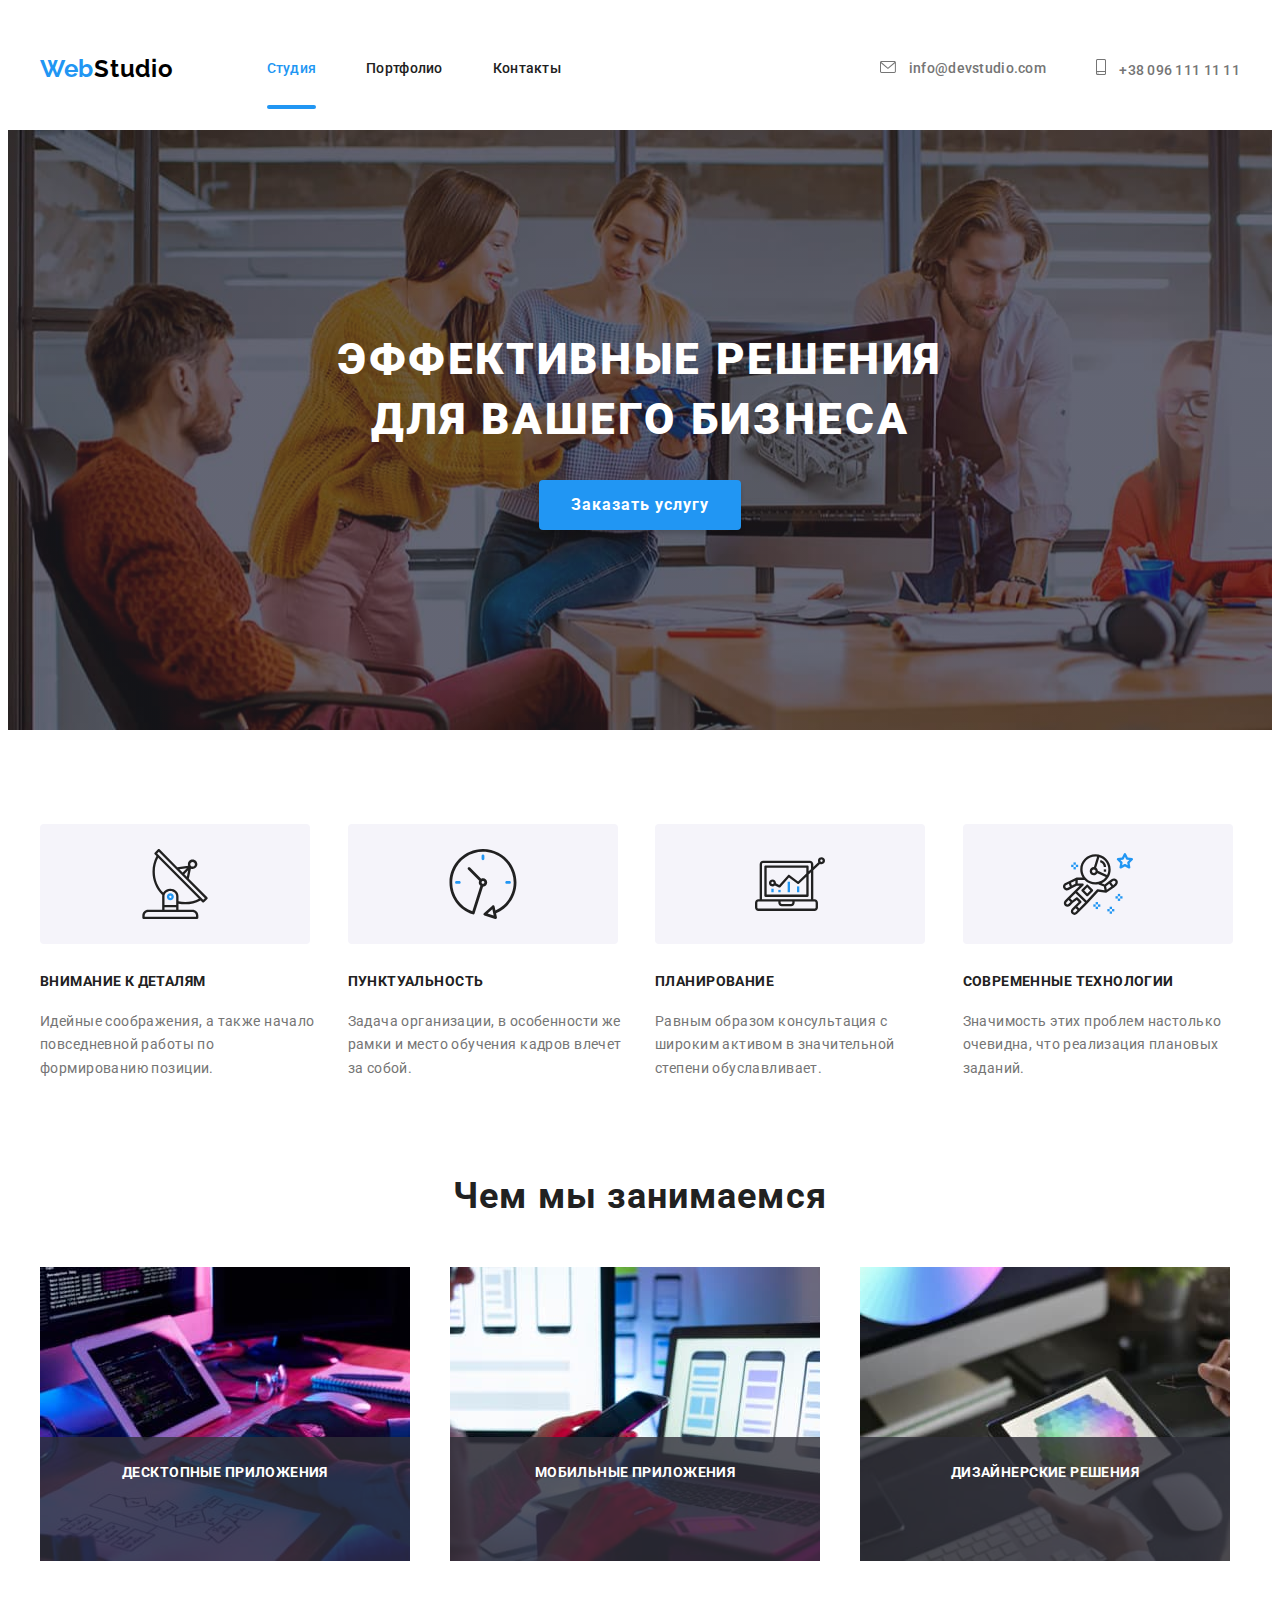
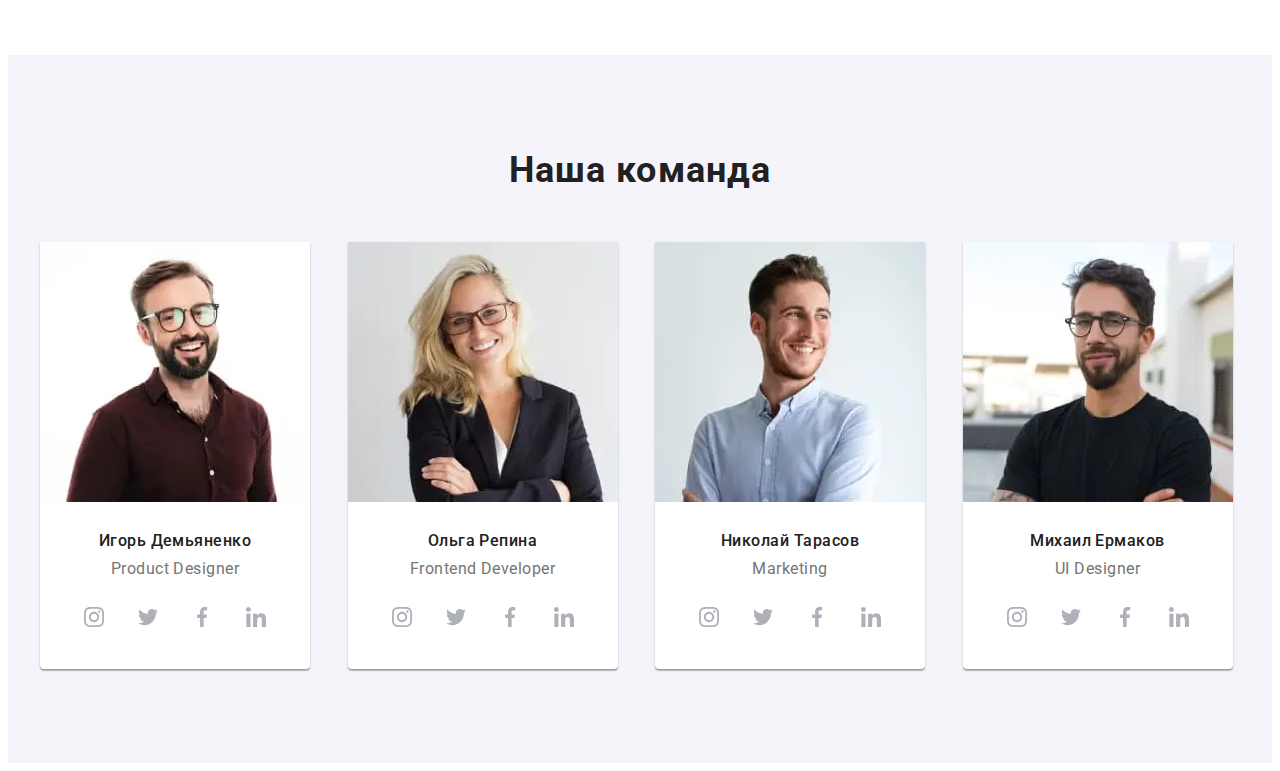
==== commit b206262a: "загрузил картинки в секцию персонал" ====
--- a/index.html
+++ b/index.html
@@ -248,21 +248,41 @@
           </ul>
         </div>
       </section>
-      
+
       <!--Our team-->
-      <!--     <section class="team">
+      <section class="team">
         <div class="container">
           <h2 class="team__title">Наша команда</h2>
-          <ul class="team__list">
+          <ul class="team__list list">
             <li class="team__item">
               <article class="team__card">
                 <div>
+                  <picture>
+                    <source
+                        srcset="./images/personal/desktop/webp/img1-270x260.webp 1x, ./images/personal/desktop/webp/img1-270x260@2x.webp 2x"
+                        media="(min-width: 1200px)" type="image/webp">
+                    <source
+                    srcset="./images/personal/desktop/img1-270x260.jpg 1x, ./images/personal/desktop/img1-270x260@2x.jpg 2x"
+                    media="(min-width: 1200px)">
+
+                     <source
+                    srcset="./images/personal/tablet/webp/img1-354x374.webp 1x, ./images/personal/tablet/webp/img1-354x374@2x.webp 2x"
+                    media="(min-width: 768px)" type="image/webp">
+                    <source 
+                    srcset="./images/personal/tablet/img1-354x374.jpg 1x, ./images/personal/tablet/img1-354x374@2x.jpg 2x"
+                    media="(min-width: 768px)">
+
+                    <source
+                    srcset="./images/personal/mobile/webp/img1-450x460.webp 1x, ./images/personal/mobile/webp/img1-450x460@2x.webp 2x"
+                    media="(min-width: 480px)" type="image/webp">
+                    <source 
+                    srcset="./images/personal/mobile/webp/img1-450x460.jpg 1x, ./images/personal/mobile/webp/img1-450x460@2x.jpg 2x"
+                    media="(min-width: 480px)">
                   <img
                     src="./images/personal/igor.jpg"
-                    alt="фотография игоря"
-                    width="270"
-                    height="260"
-                  />
+                    alt="фотография игоря"/>
+                            </picture>
+
                 </div>
                 <div class="team__description">
                   <h3 class="team__name">Игорь Демьяненко</h3>
@@ -313,12 +333,32 @@
             <li class="team__item">
               <article class="team__card">
                 <div>
-                  <img
+<picture>
+                     <source
+                    srcset="./images/personal/desktop/webp/img2-270x260.webp 1x, ./images/personal/desktop/webp/img2-270x260@2x.webp 2x"
+                    media="(min-width: 1200px)" type="image/webp">
+                    <source
+                    srcset="./images/personal/desktop/img2-270x260.jpg 1x, ./images/personal/desktop/img2-270x260@2x.jpg 2x"
+                    media="(min-width: 1200px)">
+
+                     <source
+                    srcset="./images/personal/tablet/webp/img2-354x374.webp 1x, ./images/personal/tablet/webp/img2-354x374@2x.webp 2x"
+                    media="(min-width: 768px)" type="image/webp">
+                    <source 
+                    srcset="./images/personal/tablet/img2-354x374.jpg 1x, ./images/personal/tablet/img2-354x374@2x.jpg 2x"
+                    media="(min-width: 768px)">
+
+                    <source
+                    srcset="./images/personal/mobile/webp/img2-450x460.webp 1x, ./images/personal/mobile/webp/img2-450x460@2x.webp 2x"
+                    media="(min-width: 480px)" type="image/webp">
+                    <source 
+                    srcset="./images/personal/mobile/webp/img2-450x460.jpg 1x, ./images/personal/mobile/webp/img2-450x460@2x.jpg 2x"
+                    media="(min-width: 480px)">
+
+                                      <img
                     src="./images/personal/olga.jpg"
-                    alt="фотография оли"
-                    width="270"
-                    height="260"
-                  />
+                    alt="фотография оли"  />
+</picture>
                 </div>
 
                 <div class="team__description">
@@ -369,12 +409,36 @@
             <li class="team__item">
               <article class="team__card">
                 <div>
+<picture>
+     <source
+                    srcset="./images/personal/desktop/webp/img3-270x260.webp 1x, ./images/personal/desktop/webp/img3-270x260@2x.webp 2x"
+                    media="(min-width: 1200px)" type="image/webp">
+                    <source
+                    srcset="./images/personal/desktop/img3-270x260.jpg 1x, ./images/personal/desktop/img3-270x260@2x.jpg 2x"
+                    media="(min-width: 1200px)">
+
+                     <source
+                    srcset="./images/personal/tablet/webp/img3-354x374.webp 1x, ./images/personal/tablet/webp/img3-354x374@2x.webp 2x"
+                    media="(min-width: 768px)" type="image/webp">
+                    <source 
+                    srcset="./images/personal/tablet/img3-354x374.jpg 1x, ./images/personal/tablet/img3-354x374@2x.jpg 2x"
+                    media="(min-width: 768px)">
+
+                    <source
+                    srcset="./images/personal/mobile/webp/img3-450x460.webp 1x, ./images/personal/mobile/webp/img3-450x460@2x.webp 2x"
+                    media="(min-width: 480px)" type="image/webp">
+                    <source 
+                    srcset="./images/personal/mobile/webp/img3-450x460.jpg 1x, ./images/personal/mobile/webp/img3-450x460@2x.jpg 2x"
+                    media="(min-width: 480px)">
+
                   <img
                     src="./images/personal/nikolai.jpg"
                     alt="фотография николая"
-                    width="270"
-                    height="260"
                   />
+</picture>
+
+
+
                 </div>
                 <div class="team__description">
                   <h3 class="team__name">Николай Тарасов</h3>
@@ -425,12 +489,36 @@
             <li class="team__item">
               <article class="team__card">
                 <div>
-                  <img
+<picture>
+  <source
+                    srcset="./images/personal/desktop/webp/img4-270x260.webp 1x, ./images/personal/desktop/webp/img4-270x260@2x.webp 2x"
+                    media="(min-width: 1200px)" type="image/webp">
+                    <source
+                    srcset="./images/personal/desktop/img4-270x260.jpg 1x, ./images/personal/desktop/img4-270x260@2x.jpg 2x"
+                    media="(min-width: 1200px)">
+
+                     <source
+                    srcset="./images/personal/tablet/webp/img4-354x374.webp 1x, ./images/personal/tablet/webp/img4-354x374@2x.webp 2x"
+                    media="(min-width: 768px)" type="image/webp">
+                    <source 
+                    srcset="./images/personal/tablet/img4-354x374.jpg 1x, ./images/personal/tablet/img4-354x374@2x.jpg 2x"
+                    media="(min-width: 768px)">
+
+                    <source
+                    srcset="./images/personal/mobile/webp/img4-450x460.webp 1x, ./images/personal/mobile/webp/img4-450x460@2x.webp 2x"
+                    media="(min-width: 480px)" type="image/webp">
+                    <source 
+                    srcset="./images/personal/mobile/webp/img4-450x460.jpg 1x, ./images/personal/mobile/webp/img4-450x460@2x.jpg 2x"
+                    media="(min-width: 480px)">
+
+                             <img
                     src="./images/personal/mykhail.jpg"
                     alt="фотография михаила"
-                    width="270"
-                    height="260"
                   />
+
+</picture>
+
+         
                 </div>
                 <div class="team__description">
                   <h3 class="team__name">Михаил Ермаков</h3>
@@ -480,7 +568,7 @@
           </ul>
         </div>
       </section>
- -->
+
       <!--OUR CLIENTS -->
 
       <!--     <section class="clients">
--- a/css/main.min.css
+++ b/css/main.min.css
@@ -1,3 +1,3 @@
 :root{--main-font: "Roboto", sans-serif;--logo-font: "Raleway", sans-serif;--logo-color: #2196f3;--title-color: #212121;--font-description: #757575;--body-background-color: #ffffff;--hero-background-color: #2f303a;--button-accent-color: #188ce8;--button-section-background-color: #f5f4fa;--box-shadow-card-team: 0px 1px 3px rgba(0, 0, 0, 0.12),
-    0px 1px 1px rgba(0, 0, 0, 0.14), 0px 2px 1px rgba(0, 0, 0, 0.2);--border-radius-card-team: 0px 0px 4px 4px;--header-border: #ececec;--icon-color: #afb1b8}.link{text-decoration:none}.list{list-style:none;margin:0;padding:0}.address{font-style:normal}h1,h2,h3,p{margin:0;padding:0}ul,ol{margin:0;padding:0}img{display:block;max-width:100%}.visually-hidden{position:absolute;width:1px;height:1px;margin:-1px;border:0;padding:0;white-space:nowrap;clip-path:inset(100%);clip:rect(0 0 0 0);overflow:hidden}.container{width:100%;padding-left:15px;padding-right:15px}@media screen and (min-width: 480px){.container{width:480px;margin:0 auto}}@media screen and (min-width: 768px){.container{width:768px}}@media screen and (min-width: 1200px){.container{width:1200px}}.backdrop{position:fixed;top:0;left:0;width:100vw;height:100vh;background-color:rgba(0,0,0,0.2);opacity:1;transition:opacity 250ms cubic-bezier(0.4, 0, 0.2, 1),visibility 250ms cubic-bezier(0.4, 0, 0.2, 1)}.is-hidden{opacity:0;visibility:hidden;pointer-events:none}.backdrop.is-hidden .modal{transform:scale(0.9) translate(-50%, -50%)}.modal{padding:40px;position:absolute;top:50%;left:50%;width:528px;height:581px;background-color:#fff;transform:scale(1) translate(-50%, -50%);transition:transform 250ms cubic-bezier(0.4, 0, 0.2, 1)}.modal__close-btn{position:absolute;top:8px;right:8px;width:30px;height:30px;background:#ffffff;border:1px solid rgba(0,0,0,0.1);border-radius:50%;cursor:pointer}.modal__close-btn:hover,.modal__close-btn:focus{fill:var(--logo-color)}.modal-form{display:flex;flex-direction:column;font-family:var(--main-font);font-weight:400;font-size:12px;line-height:1.16;letter-spacing:0.01em;color:#757575}.modal-form__heading{font-family:var(--main-font);font-weight:700;font-size:20px;line-height:1.15;text-align:center;letter-spacing:0.03em;color:#212121;margin-bottom:12px}.modal-form__wrapper{position:relative;display:block;margin-top:4px}.modal-form__label{margin-bottom:10px}.modal-form__comments{margin-bottom:20px}.modal-form__input{width:100%;height:40px;padding-left:42px;border:1px solid rgba(33,33,33,0.2);border-radius:4px;transition-property:border-color;transition-duration:250ms;transition-timing-function:cubic-bezier(0.4, 0, 0.2, 1)}.modal-form__input:focus{outline:none;border-color:var(--logo-color)}.modal-form__icon{position:absolute;top:50%;left:15px;transform:translateY(-50%);transition-property:fill;transition-duration:250ms;transition-timing-function:cubic-bezier(0.4, 0, 0.2, 1)}.modal-form__input:focus+.modal-form__icon{fill:var(--logo-color)}.modal-form__message{width:100%;height:120px;margin-top:4px;padding:12px 16px;border:1px solid rgba(33,33,33,0.2);border-radius:4px;resize:none}.modal-form__message::placeholder{font-family:var(--main-font);font-weight:400;font-size:12px;line-height:1.16;letter-spacing:0.01em;color:rgba(117,117,117,0.5);transition-property:border-color;transition-duration:250ms;transition-timing-function:cubic-bezier(0.4, 0, 0.2, 1)}.modal-form__message:focus{outline:none;border-color:var(--logo-color)}.user-terms{display:flex;justify-content:center;align-items:center;font-family:var(--main-font);font-weight:400;font-size:14px;line-height:1.71;letter-spacing:0.03em;color:#757575}.user-terms::before{content:"";display:block;width:16px;height:15px;margin-right:7px;border:2px solid var(--title-color);border-radius:2px;cursor:pointer}.modal-form__check:checked+.user-terms::before{background-image:url("../images/SVG/icon-check.svg");border:var(--logo-color);background-position:center}.modal-form__check:focus+.user-terms::before{outline:1px solid var(--logo-color);border:rgba(33,150,243,0)}.link-user-terms{font-family:var(--main-font);font-weight:400;font-size:14px;line-height:1.71;letter-spacing:0.03em;text-decoration-line:underline;color:var(--logo-color)}.modal-form-btn{align-self:center;background-color:var(--button-accent-color);border:none;border-radius:4px;box-shadow:0px 4px 4px rgba(0,0,0,0.15);padding-top:10px;padding-bottom:10px;padding-left:56px;padding-right:55px;margin-top:30px;font-family:var(--main-font);font-weight:700;font-size:16px;line-height:1.87;cursor:pointer;align-items:center;text-align:center;letter-spacing:0.06em;color:var(--body-background-color)}.modal-form-btn:hover,.modal-form-btn:focus{outline:none}.social-list{display:flex;align-items:center;justify-content:space-between}.social-list__icon{width:20px;height:20px;align-items:center;justify-content:center;transition-property:fill;transition-duration:250ms;transition-timing-function:cubic-bezier(0.4, 0, 0.2, 1)}.social-list__link{display:flex;align-items:center;justify-content:center;width:44px;height:44px;border-radius:50%;background-color:var(--body-background-color);fill:var(--icon-color);transition-property:background-color;transition-duration:250ms;transition-timing-function:cubic-bezier(0.4, 0, 0.2, 1)}.social-list__link:hover,.social-list__link:focus{background-color:var(--logo-color)}.social-list__link:hover .social-list__icon,.social-list__link:focus .social-list__icon{fill:var(--body-background-color)}.logo_light-theme{color:var(--logo-color)}.logo{font-family:var(--logo-font);font-weight:700;font-size:24px;line-height:1.17;letter-spacing:0.03em;color:#000000}@media screen and (max-width: 768px){.navigation__list{display:none}.contacts__list{display:none}.burger-btn{border:none;padding:0;background-color:transparent}.burger-btn__icon{width:24px;height:16px}.burger-btn:hover .burger-btn__icon,.burger-btn:focus .burger-btn__icon,.burger-btn__icon .burger-btn:hover,.burger-btn__icon .burger-btn:focus{fill:var(--logo-color);cursor:pointer}.header .container{display:flex;align-items:center;justify-content:space-between;padding-top:16px;padding-bottom:16px}.mobile-menu{position:fixed;width:100vw;height:100vh;max-width:480px;left:50%;top:0%;background-color:#fff;padding:48px 40px;transform:translateX(-50%);opacity:0;visibility:hidden;pointer-events:none;transition:opacity 250ms linear, visibility 250ms linear}.mobile-menu.is-open{display:flex;flex-direction:column;justify-content:space-between;opacity:1;visibility:visible;pointer-events:auto;transition:opacity 250ms linear, visibility 250ms linear}.mobile-menu__close-btn{position:absolute;top:21px;right:25px;width:40px;height:40px;cursor:pointer;background-color:transparent;border:0}.mobile-menu__close-btn:hover,.mobile-menu__close-btn:focus{fill:var(--logo-color)}.mobile-menu__link{font-family:var(--main-font);font-weight:500;font-size:40px;line-height:1.18;letter-spacing:0.02em;color:var(--title-color)}.mobile-menu__item:not(:last-child){margin-bottom:32px}.modile-menu_contacts-list{display:flex}.mobile-menu__contacts-item:not(:last-child){margin-bottom:32px}.mobile-menu__contacts-tel{font-family:var(--main-font);font-weight:500;font-size:34px;line-height:1.18;letter-spacing:0.02em;color:#2196f3}.mobile-menu__contacts-mail{font-family:var(--main-font);font-weight:500;font-size:24px;line-height:1.17;letter-spacing:0.02em;color:#757575}.mobile-menu__social-item{display:inline-flex}.mobile-menu__social-link{font-family:var(--main-font);font-weight:500;font-size:18px;line-height:1.23;letter-spacing:0.02em;color:#2196f3}.mobile-menu__social-item{border-right:1px solid rgba(33,33,33,0.2)}.mobile-menu__social-item:last-child{border-right:none}.mobile-menu__social-item:not(:last-child){margin-right:10px;padding-right:10px}.mobile-menu__item:hover,.mobile-menu__item:focus{color:var(--logo-color);cursor:pointer}.mobile-menu__item .current{color:var(--logo-color)}}@media screen and (min-width: 768px){.burger-btn,.mobile-menu,.mobile-menu__contacts-list,.mobile-menu__social-list{display:none}.header .container{display:flex;justify-content:space-between;height:80px;padding-top:21px;padding-bottom:21px}.logo{margin-right:88px}.navigation,.navigation__list,.navigation__item{display:flex;align-items:center}.navigation__item:not(:last-child){margin-right:50px}.contacts__list,.contacts__item{display:flex;flex-direction:column;justify-content:space-between}.contacts__link{font-family:var(--main-font);font-weight:500;font-size:12px;line-height:1.17;letter-spacing:0.02em;color:#757575}.navigation__link{font-family:var(--main-font);font-weight:500;font-size:14px;line-height:1.15;letter-spacing:0.02em;color:#212121}.navigation__link{position:relative;font-family:var(--main-font);font-weight:500;font-size:14px;line-height:1.14;letter-spacing:0.02em;color:var(--title-color);padding:32px 0px;transition-property:color;transition-duration:250ms;transition-timing-function:cubic-bezier(0.4, 0, 0.2, 1)}.navigation__item .navigation__link:hover,.navigation__item .navigation__link:focus{color:var(--logo-color);cursor:pointer}.navigation__item .navigation__link.current{color:var(--logo-color)}.current.navigation__link::after{position:absolute;content:"";display:block;width:100%;height:4px;border-radius:4px;background-color:var(--logo-color);bottom:0;left:0}}@media screen and (min-width: 1200px){.logo{margin-right:93px}.contacts__list{margin-left:auto}.contacts__list{display:flex;flex-direction:row}.contacts__list,.contacts__item,.navigation__item,.navigation{align-items:center}.contacts__item+.contacts__item{margin-left:50px}}.contacts__link{align-items:center;font-family:var(--main-font);font-weight:500;font-size:14px;line-height:1.14;letter-spacing:0.02em;color:var(--font-description);transition-property:color;transition-duration:250ms;transition-timing-function:cubic-bezier(0.4, 0, 0.2, 1)}.contacts__link:focus .auth-icon,.contacts__link:hover .auth-icon,.contacts__link:hover,.contacts__link:focus{color:var(--logo-color);fill:var(--logo-color);cursor:pointer}.contacts__mail-icon{height:12px;width:16px;margin-right:10px;fill:var(--font-description);transition-property:fill;transition-duration:250ms;transition-timing-function:cubic-bezier(0.4, 0, 0.2, 1)}.contacts__icon-smartphone{height:16px;width:10px;margin-right:10px;fill:var(--font-description);transition-property:fill;transition-duration:250ms;transition-timing-function:cubic-bezier(0.4, 0, 0.2, 1)}@media screen and (max-width: 768px){.hero{max-width:480px;background-image:linear-gradient(rgba(47,48,58,0.4), rgba(47,48,58,0.4)),url("../images/hero/hero-480x400.jpg");background-repeat:no-repeat;background-size:cover;background-color:var(--hero-background-color);padding-top:118px;padding-bottom:118px;margin:0 auto}}@media screen and (max-width: 768px) and (min-device-pixel-ratio: 2), screen and (max-width: 768px) and (-webkit-min-device-pixel-ratio: 2), screen and (max-width: 768px) and (min-resolution: 192dpi), screen and (max-width: 768px) and (min-resolution: 2dppx){.hero{background-image:url("../images/hero/hero-480x400@2x.jpg")}}@media screen and (max-width: 768px){.hero .container{text-align:center}.hero__title{margin-left:auto;margin-right:auto;margin-bottom:30px;max-width:360px;font-family:var(--main-font);font-weight:900;font-size:26px;line-height:1.62;text-align:center;letter-spacing:0.06em;text-transform:uppercase;color:var(--body-background-color)}}@media screen and (min-width: 768px){.hero{max-width:768px;background-image:linear-gradient(rgba(47,48,58,0.4), rgba(47,48,58,0.4)),url("../images/hero/hero-768x400.jpg");background-repeat:no-repeat;background-size:cover;background-color:var(--hero-background-color);padding-top:118px;padding-bottom:118px;margin:0 auto}}@media screen and (min-width: 768px) and (min-device-pixel-ratio: 2), screen and (min-width: 768px) and (-webkit-min-device-pixel-ratio: 2), screen and (min-width: 768px) and (min-resolution: 192dpi), screen and (min-width: 768px) and (min-resolution: 2dppx){.hero{background-image:url("../images/hero/hero-768x400@2x.jpg")}}@media screen and (min-width: 768px){.hero .container{text-align:center}.hero__title{margin-left:auto;margin-right:auto;margin-bottom:30px;max-width:360px;font-family:var(--main-font);font-weight:900;font-size:26px;line-height:1.62;text-align:center;letter-spacing:0.06em;text-transform:uppercase;color:var(--body-background-color)}}@media screen and (min-width: 1200px){.hero{max-width:100vw;background-image:linear-gradient(rgba(47,48,58,0.4), rgba(47,48,58,0.4)),url("../images/hero/hero-1600x600.jpg");background-repeat:no-repeat;background-size:cover;background-color:var(--hero-background-color);padding-top:200px;padding-bottom:200px;margin:0 auto}}@media screen and (min-width: 1200px) and (min-device-pixel-ratio: 2), screen and (min-width: 1200px) and (-webkit-min-device-pixel-ratio: 2), screen and (min-width: 1200px) and (min-resolution: 192dpi), screen and (min-width: 1200px) and (min-resolution: 2dppx){.hero{background-image:url("../images/hero/hero-1600x600@2x.jpg")}}@media screen and (min-width: 1200px){.hero .container{text-align:center}.hero__title{max-width:696px;margin-left:auto;margin-right:auto;margin-bottom:30px;font-family:var(--main-font);font-weight:900;font-size:44px;line-height:1.36;text-align:center;letter-spacing:0.06em;text-transform:uppercase;color:var(--body-background-color)}}.hero__button{border-radius:4px;box-shadow:0px 4px 4px rgba(0,0,0,0.15);min-width:200px;padding:10px 32px;border:0px;font-family:var(--main-font);font-weight:700;font-size:16px;line-height:1.87;outline:none;cursor:pointer;align-items:center;text-align:center;letter-spacing:0.06em;background-color:var(--logo-color);color:var(--body-background-color)}.hero__button:hover,.hero__button:focus{background:var(--button-accent-color)}.benefits__icon{width:70px;height:70px}@media screen and (max-width: 767px){.benefits{padding-top:60px;padding-bottom:60px}.benefits__thumb{display:flex;max-width:450px;height:120px;justify-content:center;align-items:center;margin-bottom:30px;background:var(--button-section-background-color)}.benefits__description{margin-bottom:30px}.benefits__title{text-align:center}.benefits__title{margin-bottom:20px;font-family:var(--main-font);font-weight:700;font-size:14px;line-height:1.14;letter-spacing:0.03em;text-transform:uppercase;color:var(--title-color)}.benefits__description{font-family:var(--main-font);font-weight:400;font-size:14px;line-height:1.71;letter-spacing:0.03em;color:var(--font-description)}}@media screen and (min-width: 768px){.benefits{padding-top:60px;padding-bottom:60px}.benefits__thumb{display:flex;justify-content:center;align-items:center;margin-bottom:30px;background:var(--button-section-background-color);max-width:354px;height:120px}.benefits__list{display:flex;flex-wrap:wrap;margin-left:-30px;margin-top:-30px;margin-right:0px;margin-bottom:0px;padding:0px}.benefits__item{margin-left:30px;margin-top:30px;flex-basis:calc(100% / 2 - 30px)}.benefits__title{margin-bottom:20px;font-family:var(--main-font);font-weight:700;font-size:14px;line-height:1.14;letter-spacing:0.03em;text-transform:uppercase;color:var(--title-color)}.benefits__description{font-family:var(--main-font);font-weight:400;font-size:14px;line-height:1.71;letter-spacing:0.03em;color:var(--font-description)}}@media screen and (min-width: 1200px){.benefits{padding-top:94px;padding-bottom:94px}.benefits__list{display:flex;margin-left:-30px;margin-top:-30px;margin-right:0px;margin-bottom:0px;padding:0px}.benefits__thumb{width:270px;height:120px;display:flex;justify-content:center;align-items:center;margin-bottom:30px;background:var(--button-section-background-color);border-radius:4px}.benefits__item{display:flex;flex-wrap:wrap;margin-left:30px;flex-basis:calc(100% / 4 - 30px)}.benefits__title{margin-bottom:20px;font-family:var(--main-font);font-weight:700;font-size:14px;line-height:1.14;letter-spacing:0.03em;text-transform:uppercase;color:var(--title-color)}.benefits__description{font-family:var(--main-font);font-weight:400;font-size:14px;line-height:1.71;letter-spacing:0.03em;color:var(--font-description)}}@media screen and (max-width: 1200px){.servises{display:none}}@media screen and (min-width: 1200px){.servises{padding-bottom:94px}.servises__title{margin-bottom:50px;font-family:var(--main-font);font-weight:700;font-size:36px;line-height:1.17;text-align:center;letter-spacing:0.03em;color:var(--title-color)}.servises__list{display:flex;margin-left:-30px}.servises__item{display:flex;flex-wrap:wrap;margin-left:30px;flex-basis:calc(100% / 3 - 30px)}.servises__wrapper{position:relative}.servises__name{position:absolute;left:0;bottom:0;padding-top:27px;padding-bottom:27px;width:100%;height:70px;font-family:var(--main-font);font-weight:700;font-size:14px;line-height:1.15;text-align:center;letter-spacing:0.03em;text-transform:uppercase;color:#fff;background-color:rgba(47,48,58,0.8)}}.team{background:var(--button-section-background-color);padding-top:94px;padding-bottom:94px}.team__title{margin-bottom:50px;font-family:var(--main-font);font-weight:700;font-size:36px;line-height:1.17;text-align:center;letter-spacing:0.03em;color:var(--title-color)}.team__list{display:flex;margin-left:-30px}.team__item{display:flex;flex-wrap:wrap;margin-left:30px;flex-basis:calc((100%-120px) / 4)}.team__card{background:var(--body-background-color);box-shadow:var(--box-shadow-card-team);border-radius:var(--border-radius-card-team);text-align:center}.team__description{padding-top:30px;padding-bottom:30px;padding-left:32px;padding-right:32px;margin-left:auto;margin-right:auto}.team__name{margin-bottom:9.52px;font-family:var(--main-font);font-weight:500;font-size:16px;line-height:1.18;letter-spacing:0.03em;color:var(--title-color)}.team__profession{margin-bottom:16px;font-family:var(--main-font);font-weight:400;font-size:16px;line-height:1.18;letter-spacing:0.03em;color:var(--font-description)}.clients{padding-top:94px;padding-bottom:94px}.clients__title{font-family:var(--main-font);font-weight:700;font-size:36px;line-height:1.17;text-align:center;letter-spacing:0.03em;color:var(--title-color);margin-bottom:50px}.clients__list{display:flex;flex-wrap:wrap}.clients__item{display:flex}.clients__item:not(:last-child){margin-right:30px}.clients__icon{display:flex;border:1px solid #afb1b8;box-sizing:border-box;border-radius:4px;width:170px;height:90px;justify-content:center;align-items:center;cursor:pointer;transition-property:border;transition-duration:250ms;transition-timing-function:cubic-bezier(0.4, 0, 0.2, 1)}.clients__icon{fill:var(--icon-color);transition-property:fill;transition-duration:250ms}.clients__item:hover .clients__icon,.clients__item:focus .clients__icon{border:1px solid var(--logo-color);fill:var(--logo-color)}.footer{background-color:var(--hero-background-color)}.footer__info{display:flex;align-items:baseline;padding-top:60px;padding-bottom:60px}.logo-footer{margin-bottom:20px;display:inline-block;font-family:var(--logo-font);font-weight:700;font-size:26px;line-height:1.19;letter-spacing:0.03em;color:var(--body-background-color)}.logo-footer__text{color:var(--logo-color)}.address__item:not(:last-child){margin-bottom:9px}.address__contacts{transition-property:color;transition-duration:250ms;transition-timing-function:cubic-bezier(0.4, 0, 0.2, 1)}.address__link{font-family:var(--main-font);font-weight:400;font-size:14px;line-height:1.71;letter-spacing:0.03em;color:var(--body-background-color)}.address__contacts{font-family:var(--main-font);font-weight:400;font-size:14px;line-height:1.71;letter-spacing:0.03em;color:rgba(255,255,255,0.6)}.address__contacts:hover,.address__contacts:focus{color:var(--logo-color)}.address-wrapper{display:inline-block}.join-us{display:inline-block;margin-left:70px}.footer-social-list{display:flex}.footer-social-list__link{display:flex;align-items:center;justify-content:center;width:44px;height:44px;border-radius:50px;background-color:rgba(255,255,255,0.1);transition-property:background-color;transition-duration:250ms;transition-timing-function:cubic-bezier(0.4, 0, 0.2, 1)}.footer-social-list__link:focus,.footer-social-list__link:hover{background-color:var(--logo-color)}.footer-social-list__item:not(:last-child){margin-right:10px}.footer-social-list__icon{width:20px;height:20px;fill:white}.join-us__title{display:inline-block;font-family:var(--main-font);font-weight:700;font-size:14px;line-height:1.15;letter-spacing:0.03em;text-transform:uppercase;color:var(--body-background-color);margin-bottom:20px}.mailing{margin-left:93px;display:flex;flex-direction:column;margin-left:auto}.mailing__title{display:block;font-family:var(--main-font);font-weight:700;font-size:14px;line-height:1.15;letter-spacing:0.03em;text-transform:uppercase;color:#ffffff;margin-bottom:20px}.mailing__form{display:flex;align-items:stretch}.mailing__form::placeholder{display:flex;font-family:var(--main-font);font-weight:400;font-size:16px;line-height:1.25x;letter-spacing:0.03em;color:rgba(255,255,255,0.6)}.mailing__input{display:flex;width:358px;height:50px;padding:15px 16px;outline:none;color:#fff;border:1px solid rgba(255,255,255,0.3);border-radius:4px;background:#2f303a}.mailing__form-btn{display:flex;background-color:var(--button-accent-color);border:none;min-width:200px;height:50px;border-radius:4px;box-shadow:0px 4px 4px rgba(0,0,0,0.15);padding-top:10px;padding-bottom:10px;padding-left:29px;margin-left:12px;font-family:var(--main-font);font-weight:700;font-size:16px;line-height:1.87;cursor:pointer;align-items:center;text-align:center;letter-spacing:0.06em;color:var(--body-background-color)}.send-btm{margin-left:10px}.header.portfolio{border-bottom:1px solid var(--header-border)}.link li{list-style:none}.filters{padding-top:94px;padding-bottom:94px}.filters__list{display:flex;justify-content:center;margin-bottom:50px}.filters__item:not(:last-child){margin-right:9px}.filters__button{padding:6px 22px;border-radius:4px;font-family:var(--main-font);font-weight:500;font-size:16px;line-height:1.62;text-align:center;letter-spacing:0.03em;color:var(--title-color);background:var(--button-section-background-color);border-color:var(--button-section-background-color);cursor:pointer;border-style:none;transition-property:background-color, color, border-color;transition-duration:250ms;transition-timing-function:cubic-bezier(0.4, 0, 0.2, 1)}.filters__button:hover,.filters__button:focus{background:var(--logo-color);color:var(--body-background-color);border-color:var(--logo-color);box-shadow:0px 3px 1px rgba(0,0,0,0.1),0px 1px 2px rgba(0,0,0,0.08),0px 2px 2px rgba(0,0,0,0.12)}.cards{display:flex;flex-wrap:wrap;margin-left:-30px;margin-top:-30px;margin-right:0;margin-bottom:0}.cards__item{display:flex;margin-left:30px;margin-top:30px;flex-basis:calc(100% / 3 - 30px)}.cards__description{padding-top:20px;padding-bottom:20px;padding-right:24px;padding-left:24px;border:1px solid #eeeeee;box-sizing:border-box}.cards__title{font-family:var(--main-font);font-weight:700;font-size:18px;line-height:2;letter-spacing:0.06em;color:var(--title-color)}.cards__filter{font-family:Roboto;font-style:normal;font-weight:normal;font-size:16px;line-height:30px;letter-spacing:0.03em;color:var(--font-description)}.cards__wrapper{position:relative;overflow:hidden}.cards__wrapper .cards__overlay{position:absolute;left:0px;bottom:0px;height:100%;width:100%;padding-left:24px;padding-right:24px;padding-top:63px;font-family:var(--main-font);font-weight:normal;font-size:18px;line-height:1.56;letter-spacing:0.03em;color:#ffffff;background-color:rgba(33,150,243,0.9);transform:translateY(100%);opacity:0;transition:transform 250ms cubic-bezier(0.4, 0, 0.2, 1),opacity 250ms cubic-bezier(0.4, 0, 0.2, 1)}.cards__article:focus,.cards__article:hover{background:#ffffff;box-shadow:0px 1px 1px rgba(0,0,0,0.12),0px 4px 4px rgba(0,0,0,0.06),1px 4px 6px rgba(0,0,0,0.16)}.cards__article:focus:hover .cards__overlay,.cards__article:focus:focus .cards__overlay,.cards__article:hover:hover .cards__overlay,.cards__article:hover:focus .cards__overlay{transform:translateY(0%);opacity:1}
+    0px 1px 1px rgba(0, 0, 0, 0.14), 0px 2px 1px rgba(0, 0, 0, 0.2);--border-radius-card-team: 0px 0px 4px 4px;--header-border: #ececec;--icon-color: #afb1b8}.link{text-decoration:none}.list{list-style:none;margin:0;padding:0}.address{font-style:normal}h1,h2,h3,p{margin:0;padding:0}ul,ol{margin:0;padding:0}img{display:block;max-width:100%}.visually-hidden{position:absolute;width:1px;height:1px;margin:-1px;border:0;padding:0;white-space:nowrap;clip-path:inset(100%);clip:rect(0 0 0 0);overflow:hidden}.container{width:100%;padding-left:15px;padding-right:15px}@media screen and (min-width: 480px){.container{width:480px;margin:0 auto}}@media screen and (min-width: 768px){.container{width:768px}}@media screen and (min-width: 1200px){.container{width:1200px}}.backdrop{position:fixed;top:0;left:0;width:100vw;height:100vh;background-color:rgba(0,0,0,0.2);opacity:1;transition:opacity 250ms cubic-bezier(0.4, 0, 0.2, 1),visibility 250ms cubic-bezier(0.4, 0, 0.2, 1)}.is-hidden{opacity:0;visibility:hidden;pointer-events:none}.backdrop.is-hidden .modal{transform:scale(0.9) translate(-50%, -50%)}.modal{padding:40px;position:absolute;top:50%;left:50%;width:528px;height:581px;background-color:#fff;transform:scale(1) translate(-50%, -50%);transition:transform 250ms cubic-bezier(0.4, 0, 0.2, 1)}.modal__close-btn{position:absolute;top:8px;right:8px;width:30px;height:30px;background:#ffffff;border:1px solid rgba(0,0,0,0.1);border-radius:50%;cursor:pointer}.modal__close-btn:hover,.modal__close-btn:focus{fill:var(--logo-color)}.modal-form{display:flex;flex-direction:column;font-family:var(--main-font);font-weight:400;font-size:12px;line-height:1.16;letter-spacing:0.01em;color:#757575}.modal-form__heading{font-family:var(--main-font);font-weight:700;font-size:20px;line-height:1.15;text-align:center;letter-spacing:0.03em;color:#212121;margin-bottom:12px}.modal-form__wrapper{position:relative;display:block;margin-top:4px}.modal-form__label{margin-bottom:10px}.modal-form__comments{margin-bottom:20px}.modal-form__input{width:100%;height:40px;padding-left:42px;border:1px solid rgba(33,33,33,0.2);border-radius:4px;transition-property:border-color;transition-duration:250ms;transition-timing-function:cubic-bezier(0.4, 0, 0.2, 1)}.modal-form__input:focus{outline:none;border-color:var(--logo-color)}.modal-form__icon{position:absolute;top:50%;left:15px;transform:translateY(-50%);transition-property:fill;transition-duration:250ms;transition-timing-function:cubic-bezier(0.4, 0, 0.2, 1)}.modal-form__input:focus+.modal-form__icon{fill:var(--logo-color)}.modal-form__message{width:100%;height:120px;margin-top:4px;padding:12px 16px;border:1px solid rgba(33,33,33,0.2);border-radius:4px;resize:none}.modal-form__message::placeholder{font-family:var(--main-font);font-weight:400;font-size:12px;line-height:1.16;letter-spacing:0.01em;color:rgba(117,117,117,0.5);transition-property:border-color;transition-duration:250ms;transition-timing-function:cubic-bezier(0.4, 0, 0.2, 1)}.modal-form__message:focus{outline:none;border-color:var(--logo-color)}.user-terms{display:flex;justify-content:center;align-items:center;font-family:var(--main-font);font-weight:400;font-size:14px;line-height:1.71;letter-spacing:0.03em;color:#757575}.user-terms::before{content:"";display:block;width:16px;height:15px;margin-right:7px;border:2px solid var(--title-color);border-radius:2px;cursor:pointer}.modal-form__check:checked+.user-terms::before{background-image:url("../images/SVG/icon-check.svg");border:var(--logo-color);background-position:center}.modal-form__check:focus+.user-terms::before{outline:1px solid var(--logo-color);border:rgba(33,150,243,0)}.link-user-terms{font-family:var(--main-font);font-weight:400;font-size:14px;line-height:1.71;letter-spacing:0.03em;text-decoration-line:underline;color:var(--logo-color)}.modal-form-btn{align-self:center;background-color:var(--button-accent-color);border:none;border-radius:4px;box-shadow:0px 4px 4px rgba(0,0,0,0.15);padding-top:10px;padding-bottom:10px;padding-left:56px;padding-right:55px;margin-top:30px;font-family:var(--main-font);font-weight:700;font-size:16px;line-height:1.87;cursor:pointer;align-items:center;text-align:center;letter-spacing:0.06em;color:var(--body-background-color)}.modal-form-btn:hover,.modal-form-btn:focus{outline:none}.social-list{display:flex;align-items:center;justify-content:space-between}.social-list__icon{width:20px;height:20px;align-items:center;justify-content:center;transition-property:fill;transition-duration:250ms;transition-timing-function:cubic-bezier(0.4, 0, 0.2, 1)}.social-list__link{display:flex;align-items:center;justify-content:center;width:44px;height:44px;border-radius:50%;background-color:var(--body-background-color);fill:var(--icon-color);transition-property:background-color;transition-duration:250ms;transition-timing-function:cubic-bezier(0.4, 0, 0.2, 1)}.social-list__link:hover,.social-list__link:focus{background-color:var(--logo-color)}.social-list__link:hover .social-list__icon,.social-list__link:focus .social-list__icon{fill:var(--body-background-color)}.logo_light-theme{color:var(--logo-color)}.logo{font-family:var(--logo-font);font-weight:700;font-size:24px;line-height:1.17;letter-spacing:0.03em;color:#000000}@media screen and (max-width: 768px){.navigation__list{display:none}.contacts__list{display:none}.burger-btn{border:none;padding:0;background-color:transparent}.burger-btn__icon{width:24px;height:16px}.burger-btn:hover .burger-btn__icon,.burger-btn:focus .burger-btn__icon,.burger-btn__icon .burger-btn:hover,.burger-btn__icon .burger-btn:focus{fill:var(--logo-color);cursor:pointer}.header .container{display:flex;align-items:center;justify-content:space-between;padding-top:16px;padding-bottom:16px}.mobile-menu{position:fixed;width:100vw;height:100vh;max-width:480px;left:50%;top:0%;background-color:#fff;padding:48px 40px;transform:translateX(-50%);opacity:0;visibility:hidden;pointer-events:none;transition:opacity 250ms linear, visibility 250ms linear}.mobile-menu.is-open{display:flex;flex-direction:column;justify-content:space-between;opacity:1;visibility:visible;pointer-events:auto;transition:opacity 250ms linear, visibility 250ms linear}.mobile-menu__close-btn{position:absolute;top:21px;right:25px;width:40px;height:40px;cursor:pointer;background-color:transparent;border:0}.mobile-menu__close-btn:hover,.mobile-menu__close-btn:focus{fill:var(--logo-color)}.mobile-menu__link{font-family:var(--main-font);font-weight:500;font-size:40px;line-height:1.18;letter-spacing:0.02em;color:var(--title-color)}.mobile-menu__item:not(:last-child){margin-bottom:32px}.modile-menu_contacts-list{display:flex}.mobile-menu__contacts-item:not(:last-child){margin-bottom:32px}.mobile-menu__contacts-tel{font-family:var(--main-font);font-weight:500;font-size:34px;line-height:1.18;letter-spacing:0.02em;color:#2196f3}.mobile-menu__contacts-mail{font-family:var(--main-font);font-weight:500;font-size:24px;line-height:1.17;letter-spacing:0.02em;color:#757575}.mobile-menu__social-item{display:inline-flex}.mobile-menu__social-link{font-family:var(--main-font);font-weight:500;font-size:18px;line-height:1.23;letter-spacing:0.02em;color:#2196f3}.mobile-menu__social-item{border-right:1px solid rgba(33,33,33,0.2)}.mobile-menu__social-item:last-child{border-right:none}.mobile-menu__social-item:not(:last-child){margin-right:10px;padding-right:10px}.mobile-menu__item:hover,.mobile-menu__item:focus{color:var(--logo-color);cursor:pointer}.mobile-menu__item .current{color:var(--logo-color)}}@media screen and (min-width: 768px){.burger-btn,.mobile-menu,.mobile-menu__contacts-list,.mobile-menu__social-list{display:none}.header .container{display:flex;justify-content:space-between;height:80px;padding-top:21px;padding-bottom:21px}.logo{margin-right:88px}.navigation,.navigation__list,.navigation__item{display:flex;align-items:center}.navigation__item:not(:last-child){margin-right:50px}.contacts__list,.contacts__item{display:flex;flex-direction:column;justify-content:space-between}.contacts__link{font-family:var(--main-font);font-weight:500;font-size:12px;line-height:1.17;letter-spacing:0.02em;color:#757575}.navigation__link{font-family:var(--main-font);font-weight:500;font-size:14px;line-height:1.15;letter-spacing:0.02em;color:#212121}.navigation__link{position:relative;font-family:var(--main-font);font-weight:500;font-size:14px;line-height:1.14;letter-spacing:0.02em;color:var(--title-color);padding:32px 0px;transition-property:color;transition-duration:250ms;transition-timing-function:cubic-bezier(0.4, 0, 0.2, 1)}.navigation__item .navigation__link:hover,.navigation__item .navigation__link:focus{color:var(--logo-color);cursor:pointer}.navigation__item .navigation__link.current{color:var(--logo-color)}.current.navigation__link::after{position:absolute;content:"";display:block;width:100%;height:4px;border-radius:4px;background-color:var(--logo-color);bottom:0;left:0}}@media screen and (min-width: 1200px){.logo{margin-right:93px}.contacts__list{margin-left:auto}.contacts__list{display:flex;flex-direction:row}.contacts__list,.contacts__item,.navigation__item,.navigation{align-items:center}.contacts__item+.contacts__item{margin-left:50px}}.contacts__link{align-items:center;font-family:var(--main-font);font-weight:500;font-size:14px;line-height:1.14;letter-spacing:0.02em;color:var(--font-description);transition-property:color;transition-duration:250ms;transition-timing-function:cubic-bezier(0.4, 0, 0.2, 1)}.contacts__link:focus .auth-icon,.contacts__link:hover .auth-icon,.contacts__link:hover,.contacts__link:focus{color:var(--logo-color);fill:var(--logo-color);cursor:pointer}.contacts__mail-icon{height:12px;width:16px;margin-right:10px;fill:var(--font-description);transition-property:fill;transition-duration:250ms;transition-timing-function:cubic-bezier(0.4, 0, 0.2, 1)}.contacts__icon-smartphone{height:16px;width:10px;margin-right:10px;fill:var(--font-description);transition-property:fill;transition-duration:250ms;transition-timing-function:cubic-bezier(0.4, 0, 0.2, 1)}@media screen and (max-width: 768px){.hero{max-width:480px;background-image:linear-gradient(rgba(47,48,58,0.4), rgba(47,48,58,0.4)),url("../images/hero/hero-480x400.jpg");background-repeat:no-repeat;background-size:cover;background-color:var(--hero-background-color);padding-top:118px;padding-bottom:118px;margin:0 auto}}@media screen and (max-width: 768px) and (min-device-pixel-ratio: 2), screen and (max-width: 768px) and (-webkit-min-device-pixel-ratio: 2), screen and (max-width: 768px) and (min-resolution: 192dpi), screen and (max-width: 768px) and (min-resolution: 2dppx){.hero{background-image:url("../images/hero/hero-480x400@2x.jpg")}}@media screen and (max-width: 768px){.hero .container{text-align:center}.hero__title{margin-left:auto;margin-right:auto;margin-bottom:30px;max-width:360px;font-family:var(--main-font);font-weight:900;font-size:26px;line-height:1.62;text-align:center;letter-spacing:0.06em;text-transform:uppercase;color:var(--body-background-color)}}@media screen and (min-width: 768px){.hero{max-width:768px;background-image:linear-gradient(rgba(47,48,58,0.4), rgba(47,48,58,0.4)),url("../images/hero/hero-768x400.jpg");background-repeat:no-repeat;background-size:cover;background-color:var(--hero-background-color);padding-top:118px;padding-bottom:118px;margin:0 auto}}@media screen and (min-width: 768px) and (min-device-pixel-ratio: 2), screen and (min-width: 768px) and (-webkit-min-device-pixel-ratio: 2), screen and (min-width: 768px) and (min-resolution: 192dpi), screen and (min-width: 768px) and (min-resolution: 2dppx){.hero{background-image:url("../images/hero/hero-768x400@2x.jpg")}}@media screen and (min-width: 768px){.hero .container{text-align:center}.hero__title{margin-left:auto;margin-right:auto;margin-bottom:30px;max-width:360px;font-family:var(--main-font);font-weight:900;font-size:26px;line-height:1.62;text-align:center;letter-spacing:0.06em;text-transform:uppercase;color:var(--body-background-color)}}@media screen and (min-width: 1200px){.hero{max-width:100vw;background-image:linear-gradient(rgba(47,48,58,0.4), rgba(47,48,58,0.4)),url("../images/hero/hero-1600x600.jpg");background-repeat:no-repeat;background-size:cover;background-color:var(--hero-background-color);padding-top:200px;padding-bottom:200px;margin:0 auto}}@media screen and (min-width: 1200px) and (min-device-pixel-ratio: 2), screen and (min-width: 1200px) and (-webkit-min-device-pixel-ratio: 2), screen and (min-width: 1200px) and (min-resolution: 192dpi), screen and (min-width: 1200px) and (min-resolution: 2dppx){.hero{background-image:url("../images/hero/hero-1600x600@2x.jpg")}}@media screen and (min-width: 1200px){.hero .container{text-align:center}.hero__title{max-width:696px;margin-left:auto;margin-right:auto;margin-bottom:30px;font-family:var(--main-font);font-weight:900;font-size:44px;line-height:1.36;text-align:center;letter-spacing:0.06em;text-transform:uppercase;color:var(--body-background-color)}}.hero__button{border-radius:4px;box-shadow:0px 4px 4px rgba(0,0,0,0.15);min-width:200px;padding:10px 32px;border:0px;font-family:var(--main-font);font-weight:700;font-size:16px;line-height:1.87;outline:none;cursor:pointer;align-items:center;text-align:center;letter-spacing:0.06em;background-color:var(--logo-color);color:var(--body-background-color)}.hero__button:hover,.hero__button:focus{background:var(--button-accent-color)}.benefits__icon{width:70px;height:70px}@media screen and (max-width: 767px){.benefits{padding-top:60px;padding-bottom:60px}.benefits__thumb{display:flex;max-width:450px;height:120px;justify-content:center;align-items:center;margin-bottom:30px;background:var(--button-section-background-color)}.benefits__description{margin-bottom:30px}.benefits__title{text-align:center}.benefits__title{margin-bottom:20px;font-family:var(--main-font);font-weight:700;font-size:14px;line-height:1.14;letter-spacing:0.03em;text-transform:uppercase;color:var(--title-color)}.benefits__description{font-family:var(--main-font);font-weight:400;font-size:14px;line-height:1.71;letter-spacing:0.03em;color:var(--font-description)}}@media screen and (min-width: 768px){.benefits{padding-top:60px;padding-bottom:60px}.benefits__thumb{display:flex;justify-content:center;align-items:center;margin-bottom:30px;background:var(--button-section-background-color);max-width:354px;height:120px}.benefits__list{display:flex;flex-wrap:wrap;margin-left:-30px;margin-top:-30px;margin-right:0px;margin-bottom:0px;padding:0px}.benefits__item{margin-left:30px;margin-top:30px;flex-basis:calc(100% / 2 - 30px)}.benefits__title{margin-bottom:20px;font-family:var(--main-font);font-weight:700;font-size:14px;line-height:1.14;letter-spacing:0.03em;text-transform:uppercase;color:var(--title-color)}.benefits__description{font-family:var(--main-font);font-weight:400;font-size:14px;line-height:1.71;letter-spacing:0.03em;color:var(--font-description)}}@media screen and (min-width: 1200px){.benefits{padding-top:94px;padding-bottom:94px}.benefits__list{display:flex;margin-left:-30px;margin-top:-30px;margin-right:0px;margin-bottom:0px;padding:0px}.benefits__thumb{width:270px;height:120px;display:flex;justify-content:center;align-items:center;margin-bottom:30px;background:var(--button-section-background-color);border-radius:4px}.benefits__item{display:flex;flex-wrap:wrap;margin-left:30px;flex-basis:calc(100% / 4 - 30px)}.benefits__title{margin-bottom:20px;font-family:var(--main-font);font-weight:700;font-size:14px;line-height:1.14;letter-spacing:0.03em;text-transform:uppercase;color:var(--title-color)}.benefits__description{font-family:var(--main-font);font-weight:400;font-size:14px;line-height:1.71;letter-spacing:0.03em;color:var(--font-description)}}@media screen and (max-width: 1200px){.servises{display:none}}@media screen and (min-width: 1200px){.servises{padding-bottom:94px}.servises__title{margin-bottom:50px;font-family:var(--main-font);font-weight:700;font-size:36px;line-height:1.17;text-align:center;letter-spacing:0.03em;color:var(--title-color)}.servises__list{display:flex;margin-left:-30px}.servises__item{display:flex;flex-wrap:wrap;margin-left:30px;flex-basis:calc(100% / 3 - 30px)}.servises__wrapper{position:relative}.servises__name{position:absolute;left:0;bottom:0;padding-top:27px;padding-bottom:27px;width:100%;height:70px;font-family:var(--main-font);font-weight:700;font-size:14px;line-height:1.15;text-align:center;letter-spacing:0.03em;text-transform:uppercase;color:#fff;background-color:rgba(47,48,58,0.8)}}.team{background:var(--button-section-background-color);padding-top:60px;padding-bottom:60px}.team__title{margin-bottom:30px;font-family:var(--main-font);font-weight:700;font-size:28px;line-height:1.18;text-align:center;letter-spacing:0.03em;color:var(--title-color)}.team__card{background:var(--body-background-color);box-shadow:var(--box-shadow-card-team);border-radius:var(--border-radius-card-team);text-align:center}@media screen and (min-width: 768px){.team__list{display:flex;flex-wrap:wrap;margin-left:-30px;margin-top:-30px;margin-right:0;margin-bottom:0}.team__item{margin-left:30px;margin-top:30px;flex-basis:calc(100% / 2 - 30px)}.team__card{width:354px}}@media screen and (min-width: 1200px){.team{background:var(--button-section-background-color);padding-top:94px;padding-bottom:94px}.team__title{margin-bottom:50px;font-family:var(--main-font);font-weight:700;font-size:36px;line-height:1.17;text-align:center;letter-spacing:0.03em;color:var(--title-color)}.team__list{display:flex;margin-left:-30px}.team__item{display:flex;flex-wrap:wrap;margin-left:30px;flex-basis:calc(100% / 4 - 30px)}.team__description{padding-top:30px;padding-bottom:30px;padding-left:32px;padding-right:32px;margin-left:auto;margin-right:auto}.team__name{margin-bottom:9.52px;font-family:var(--main-font);font-weight:500;font-size:16px;line-height:1.18;letter-spacing:0.03em;color:var(--title-color)}.team__profession{margin-bottom:16px;font-family:var(--main-font);font-weight:400;font-size:16px;line-height:1.18;letter-spacing:0.03em;color:var(--font-description)}.team__card{width:270px}}.clients{padding-top:94px;padding-bottom:94px}.clients__title{font-family:var(--main-font);font-weight:700;font-size:36px;line-height:1.17;text-align:center;letter-spacing:0.03em;color:var(--title-color);margin-bottom:50px}.clients__list{display:flex;flex-wrap:wrap}.clients__item{display:flex}.clients__item:not(:last-child){margin-right:30px}.clients__icon{display:flex;border:1px solid #afb1b8;box-sizing:border-box;border-radius:4px;width:170px;height:90px;justify-content:center;align-items:center;cursor:pointer;transition-property:border;transition-duration:250ms;transition-timing-function:cubic-bezier(0.4, 0, 0.2, 1)}.clients__icon{fill:var(--icon-color);transition-property:fill;transition-duration:250ms}.clients__item:hover .clients__icon,.clients__item:focus .clients__icon{border:1px solid var(--logo-color);fill:var(--logo-color)}.footer{background-color:var(--hero-background-color)}.footer__info{display:flex;align-items:baseline;padding-top:60px;padding-bottom:60px}.logo-footer{margin-bottom:20px;display:inline-block;font-family:var(--logo-font);font-weight:700;font-size:26px;line-height:1.19;letter-spacing:0.03em;color:var(--body-background-color)}.logo-footer__text{color:var(--logo-color)}.address__item:not(:last-child){margin-bottom:9px}.address__contacts{transition-property:color;transition-duration:250ms;transition-timing-function:cubic-bezier(0.4, 0, 0.2, 1)}.address__link{font-family:var(--main-font);font-weight:400;font-size:14px;line-height:1.71;letter-spacing:0.03em;color:var(--body-background-color)}.address__contacts{font-family:var(--main-font);font-weight:400;font-size:14px;line-height:1.71;letter-spacing:0.03em;color:rgba(255,255,255,0.6)}.address__contacts:hover,.address__contacts:focus{color:var(--logo-color)}.address-wrapper{display:inline-block}.join-us{display:inline-block;margin-left:70px}.footer-social-list{display:flex}.footer-social-list__link{display:flex;align-items:center;justify-content:center;width:44px;height:44px;border-radius:50px;background-color:rgba(255,255,255,0.1);transition-property:background-color;transition-duration:250ms;transition-timing-function:cubic-bezier(0.4, 0, 0.2, 1)}.footer-social-list__link:focus,.footer-social-list__link:hover{background-color:var(--logo-color)}.footer-social-list__item:not(:last-child){margin-right:10px}.footer-social-list__icon{width:20px;height:20px;fill:white}.join-us__title{display:inline-block;font-family:var(--main-font);font-weight:700;font-size:14px;line-height:1.15;letter-spacing:0.03em;text-transform:uppercase;color:var(--body-background-color);margin-bottom:20px}.mailing{margin-left:93px;display:flex;flex-direction:column;margin-left:auto}.mailing__title{display:block;font-family:var(--main-font);font-weight:700;font-size:14px;line-height:1.15;letter-spacing:0.03em;text-transform:uppercase;color:#ffffff;margin-bottom:20px}.mailing__form{display:flex;align-items:stretch}.mailing__form::placeholder{display:flex;font-family:var(--main-font);font-weight:400;font-size:16px;line-height:1.25x;letter-spacing:0.03em;color:rgba(255,255,255,0.6)}.mailing__input{display:flex;width:358px;height:50px;padding:15px 16px;outline:none;color:#fff;border:1px solid rgba(255,255,255,0.3);border-radius:4px;background:#2f303a}.mailing__form-btn{display:flex;background-color:var(--button-accent-color);border:none;min-width:200px;height:50px;border-radius:4px;box-shadow:0px 4px 4px rgba(0,0,0,0.15);padding-top:10px;padding-bottom:10px;padding-left:29px;margin-left:12px;font-family:var(--main-font);font-weight:700;font-size:16px;line-height:1.87;cursor:pointer;align-items:center;text-align:center;letter-spacing:0.06em;color:var(--body-background-color)}.send-btm{margin-left:10px}.header.portfolio{border-bottom:1px solid var(--header-border)}.link li{list-style:none}.filters{padding-top:94px;padding-bottom:94px}.filters__list{display:flex;justify-content:center;margin-bottom:50px}.filters__item:not(:last-child){margin-right:9px}.filters__button{padding:6px 22px;border-radius:4px;font-family:var(--main-font);font-weight:500;font-size:16px;line-height:1.62;text-align:center;letter-spacing:0.03em;color:var(--title-color);background:var(--button-section-background-color);border-color:var(--button-section-background-color);cursor:pointer;border-style:none;transition-property:background-color, color, border-color;transition-duration:250ms;transition-timing-function:cubic-bezier(0.4, 0, 0.2, 1)}.filters__button:hover,.filters__button:focus{background:var(--logo-color);color:var(--body-background-color);border-color:var(--logo-color);box-shadow:0px 3px 1px rgba(0,0,0,0.1),0px 1px 2px rgba(0,0,0,0.08),0px 2px 2px rgba(0,0,0,0.12)}.cards{display:flex;flex-wrap:wrap;margin-left:-30px;margin-top:-30px;margin-right:0;margin-bottom:0}.cards__item{display:flex;margin-left:30px;margin-top:30px;flex-basis:calc(100% / 3 - 30px)}.cards__description{padding-top:20px;padding-bottom:20px;padding-right:24px;padding-left:24px;border:1px solid #eeeeee;box-sizing:border-box}.cards__title{font-family:var(--main-font);font-weight:700;font-size:18px;line-height:2;letter-spacing:0.06em;color:var(--title-color)}.cards__filter{font-family:Roboto;font-style:normal;font-weight:normal;font-size:16px;line-height:30px;letter-spacing:0.03em;color:var(--font-description)}.cards__wrapper{position:relative;overflow:hidden}.cards__wrapper .cards__overlay{position:absolute;left:0px;bottom:0px;height:100%;width:100%;padding-left:24px;padding-right:24px;padding-top:63px;font-family:var(--main-font);font-weight:normal;font-size:18px;line-height:1.56;letter-spacing:0.03em;color:#ffffff;background-color:rgba(33,150,243,0.9);transform:translateY(100%);opacity:0;transition:transform 250ms cubic-bezier(0.4, 0, 0.2, 1),opacity 250ms cubic-bezier(0.4, 0, 0.2, 1)}.cards__article:focus,.cards__article:hover{background:#ffffff;box-shadow:0px 1px 1px rgba(0,0,0,0.12),0px 4px 4px rgba(0,0,0,0.06),1px 4px 6px rgba(0,0,0,0.16)}.cards__article:focus:hover .cards__overlay,.cards__article:focus:focus .cards__overlay,.cards__article:hover:hover .cards__overlay,.cards__article:hover:focus .cards__overlay{transform:translateY(0%);opacity:1}
 /*# sourceMappingURL=main.min.css.map */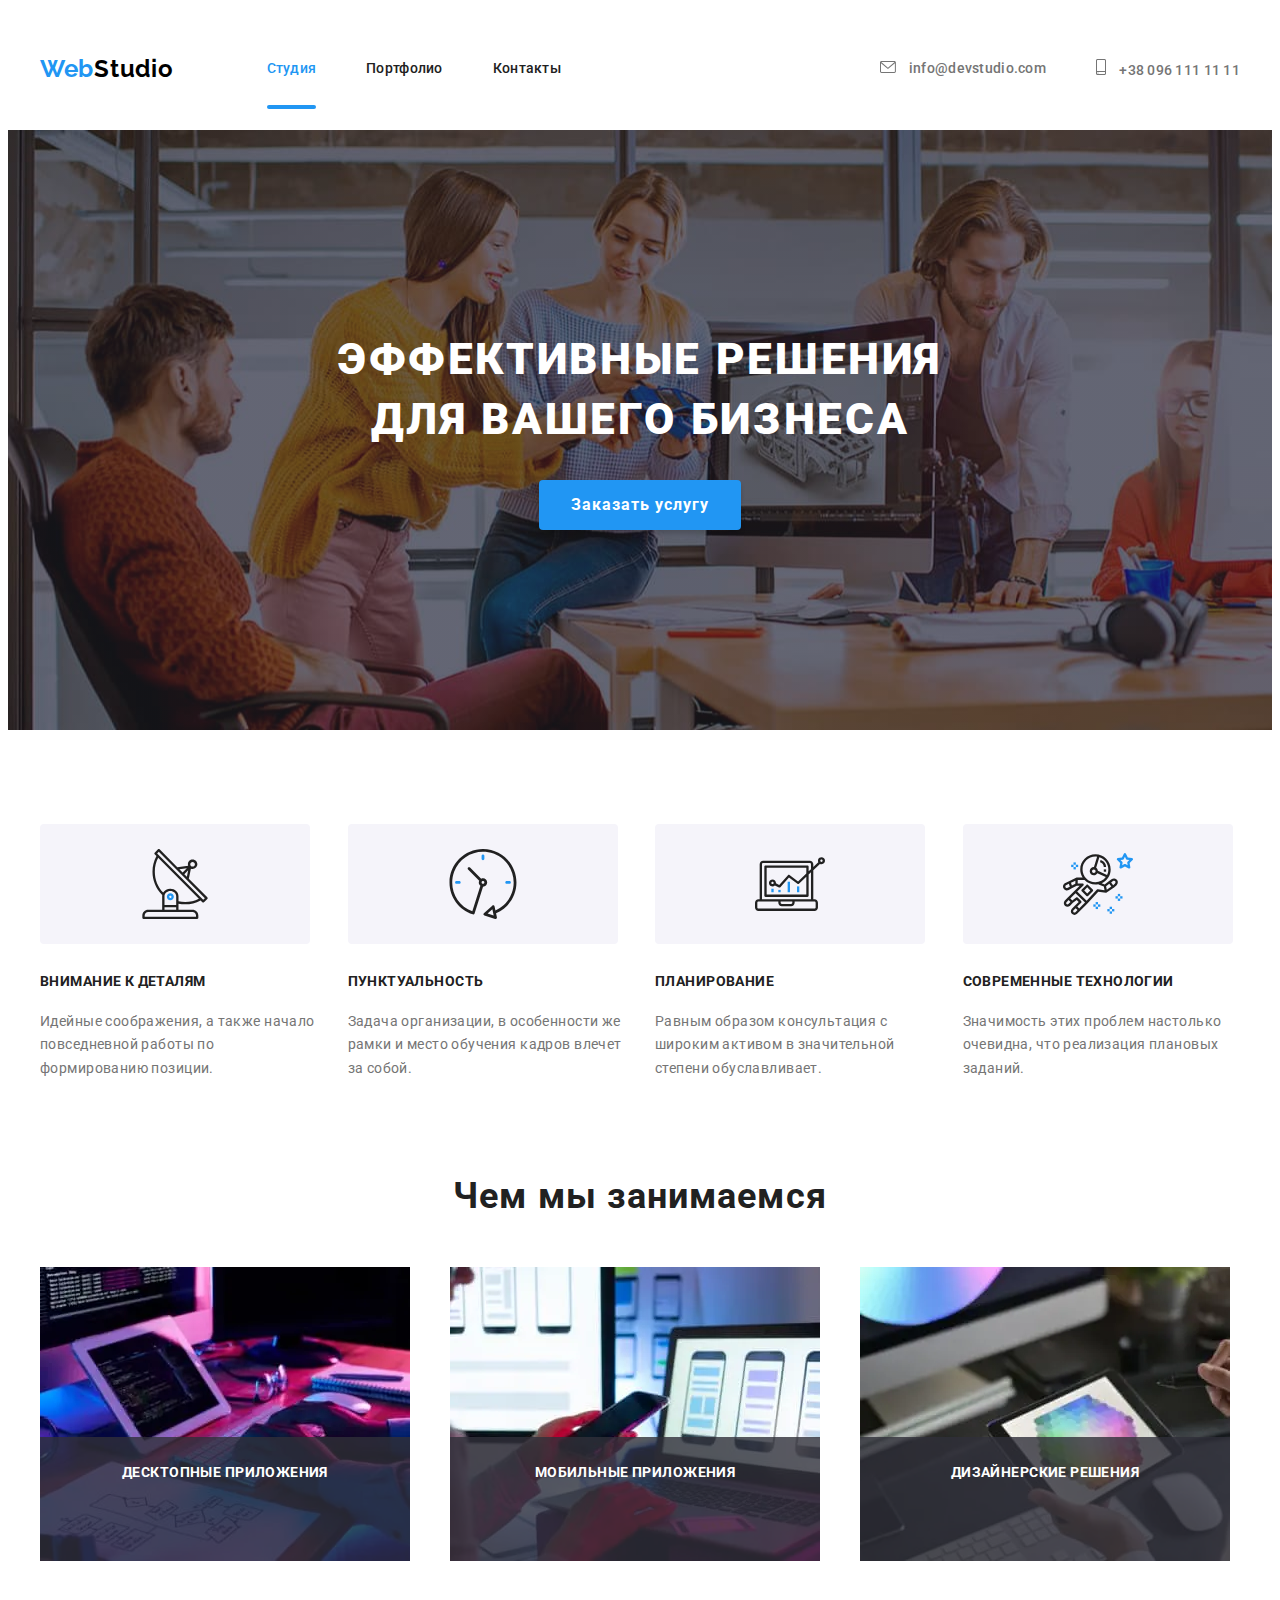
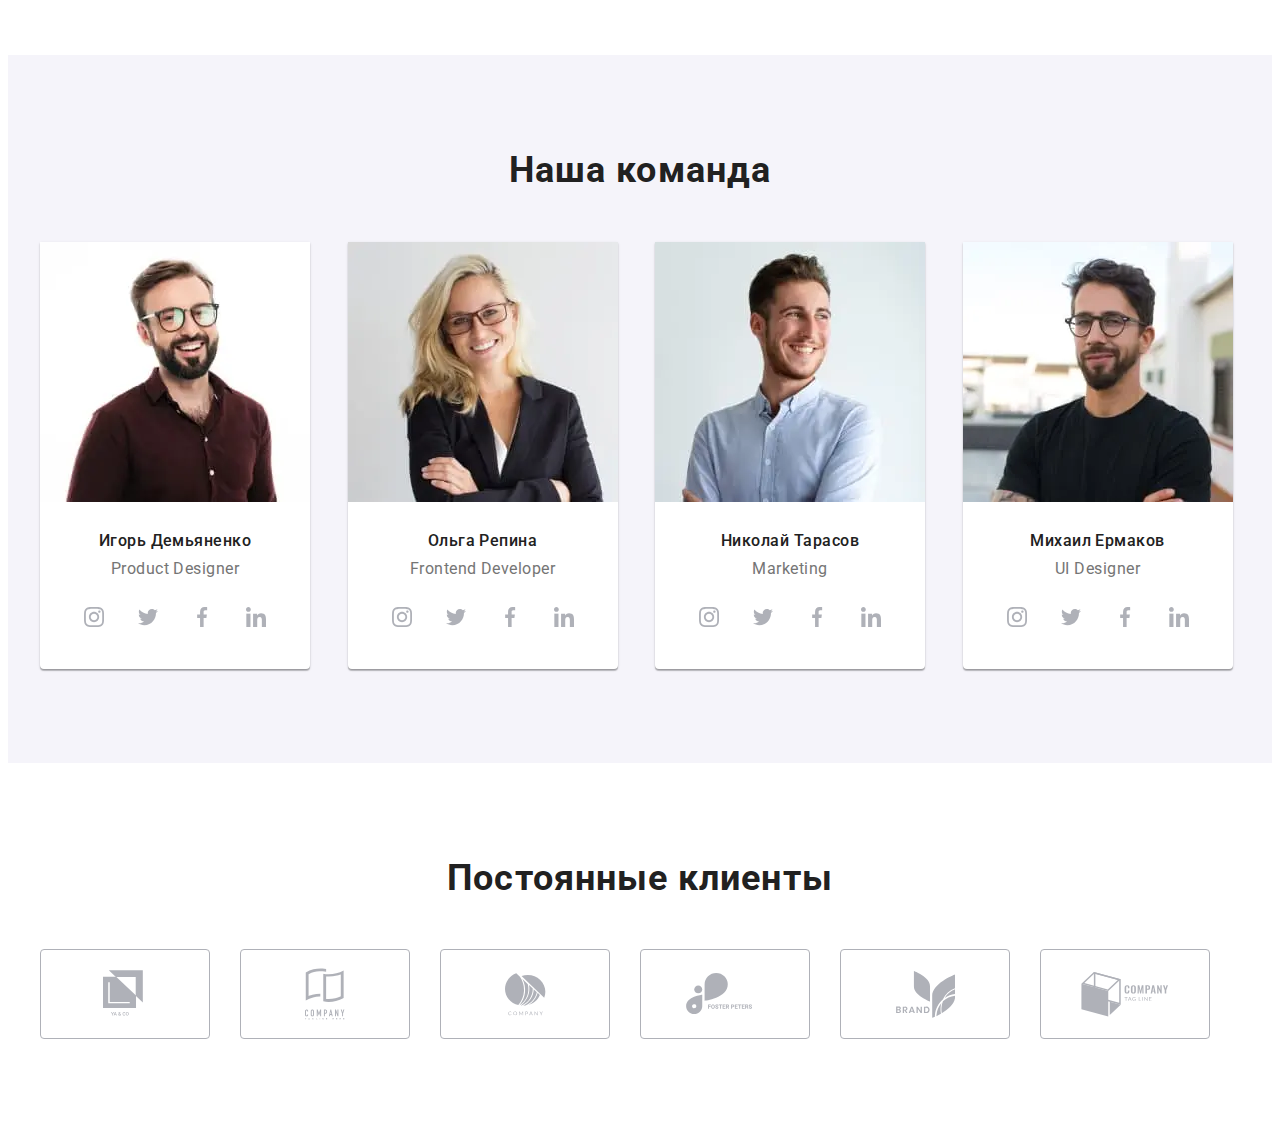
==== commit daa17bfe: "." ====
--- a/index.html
+++ b/index.html
@@ -212,36 +212,52 @@
           <ul class="servises__list">
             <li class="servises__item">
               <div class="servises__wrapper">
-                <img
-                  src="./images/about/pic1.jpg"
-                  alt="человек программирует"
-                  width="370"
-                  height="294"
-                />
+                <picture>
+                    <source
+                        srcset="./images/personal/desktop/webp/box1-370x294.webp 1x, ./images/personal/desktop/webp/box1-370x294@2x.webp 2x"
+                        media="(min-width: 1200px)" type="image/webp">
+                    <source
+                        srcset="./images/personal/desktop/box1-370x294.jpg 1x, ./images/personal/desktop/box1-370x294@2x.jpg 2x"
+                        media="(min-width: 1200px)">                  
+                    <img
+                        src="./images/about/pic1.jpg"
+                        alt="человек программирует"/>
+                 </picture>
                 <h3 class="servises__name">Десктопные приложения</h3>
               </div>
             </li>
 
             <li class="servises__item">
               <div class="servises__wrapper">
-                <img
+                <picture>
+                    <source
+                        srcset="./images/personal/desktop/webp/box2-370x294.webp 1x, ./images/personal/desktop/webp/box2-370x294@2x.webp 2x"
+                        media="(min-width: 1200px)" type="image/webp">
+                    <source
+                        srcset="./images/personal/desktop/box2-370x294.jpg 1x, ./images/personal/desktop/box2-370x294@2x.jpg 2x"
+                        media="(min-width: 1200px)">                  
+                 <img
                   src="./images/about/pic2.jpg"
-                  alt="челевек готовит макет страницы"
-                  width="370"
-                  height="294"
-                />
+                  alt="челевек готовит макет страницы" />    
+                  </picture>
+
                 <h3 class="servises__name">Мобильные приложения</h3>
               </div>
             </li>
 
             <li class="servises__item">
               <div class="servises__wrapper">
-                <img
+                <picture>
+                    <source
+                        srcset="./images/personal/desktop/webp/box3-370x294.webp 1x, ./images/personal/desktop/webp/box3-370x294@2x.webp 2x"
+                        media="(min-width: 1200px)" type="image/webp">
+                    <source
+                        srcset="./images/personal/desktop/box3-370x294.jpg 1x, ./images/personal/desktop/box3-370x294@2x.jpg 2x"
+                        media="(min-width: 1200px)">                  
+                   <img
                   src="./images/about/pic3.jpg"
-                  alt="челевек подбирает цветовую гамму"
-                  width="370"
-                  height="294"
-                />
+                  alt="челевек подбирает цветовую гамму"/>   
+                  </picture>
                 <h3 class="servises__name">Дизайнерские решения</h3>
               </div>
             </li>
@@ -571,7 +587,7 @@
 
       <!--OUR CLIENTS -->
 
-      <!--     <section class="clients">
+     <section class="clients">
         <div class="container">
           <h2 class="clients__title">Постоянные клиенты</h2>
           <ul class="clients__list list">
@@ -623,7 +639,7 @@
             </li>
           </ul>
         </div>
-      </section> -->
+      </section> 
     </main>
     <!--  <footer class="footer">
       <div class="container footer__info">
--- a/css/main.min.css
+++ b/css/main.min.css
@@ -1,3 +1,3 @@
 :root{--main-font: "Roboto", sans-serif;--logo-font: "Raleway", sans-serif;--logo-color: #2196f3;--title-color: #212121;--font-description: #757575;--body-background-color: #ffffff;--hero-background-color: #2f303a;--button-accent-color: #188ce8;--button-section-background-color: #f5f4fa;--box-shadow-card-team: 0px 1px 3px rgba(0, 0, 0, 0.12),
-    0px 1px 1px rgba(0, 0, 0, 0.14), 0px 2px 1px rgba(0, 0, 0, 0.2);--border-radius-card-team: 0px 0px 4px 4px;--header-border: #ececec;--icon-color: #afb1b8}.link{text-decoration:none}.list{list-style:none;margin:0;padding:0}.address{font-style:normal}h1,h2,h3,p{margin:0;padding:0}ul,ol{margin:0;padding:0}img{display:block;max-width:100%}.visually-hidden{position:absolute;width:1px;height:1px;margin:-1px;border:0;padding:0;white-space:nowrap;clip-path:inset(100%);clip:rect(0 0 0 0);overflow:hidden}.container{width:100%;padding-left:15px;padding-right:15px}@media screen and (min-width: 480px){.container{width:480px;margin:0 auto}}@media screen and (min-width: 768px){.container{width:768px}}@media screen and (min-width: 1200px){.container{width:1200px}}.backdrop{position:fixed;top:0;left:0;width:100vw;height:100vh;background-color:rgba(0,0,0,0.2);opacity:1;transition:opacity 250ms cubic-bezier(0.4, 0, 0.2, 1),visibility 250ms cubic-bezier(0.4, 0, 0.2, 1)}.is-hidden{opacity:0;visibility:hidden;pointer-events:none}.backdrop.is-hidden .modal{transform:scale(0.9) translate(-50%, -50%)}.modal{padding:40px;position:absolute;top:50%;left:50%;width:528px;height:581px;background-color:#fff;transform:scale(1) translate(-50%, -50%);transition:transform 250ms cubic-bezier(0.4, 0, 0.2, 1)}.modal__close-btn{position:absolute;top:8px;right:8px;width:30px;height:30px;background:#ffffff;border:1px solid rgba(0,0,0,0.1);border-radius:50%;cursor:pointer}.modal__close-btn:hover,.modal__close-btn:focus{fill:var(--logo-color)}.modal-form{display:flex;flex-direction:column;font-family:var(--main-font);font-weight:400;font-size:12px;line-height:1.16;letter-spacing:0.01em;color:#757575}.modal-form__heading{font-family:var(--main-font);font-weight:700;font-size:20px;line-height:1.15;text-align:center;letter-spacing:0.03em;color:#212121;margin-bottom:12px}.modal-form__wrapper{position:relative;display:block;margin-top:4px}.modal-form__label{margin-bottom:10px}.modal-form__comments{margin-bottom:20px}.modal-form__input{width:100%;height:40px;padding-left:42px;border:1px solid rgba(33,33,33,0.2);border-radius:4px;transition-property:border-color;transition-duration:250ms;transition-timing-function:cubic-bezier(0.4, 0, 0.2, 1)}.modal-form__input:focus{outline:none;border-color:var(--logo-color)}.modal-form__icon{position:absolute;top:50%;left:15px;transform:translateY(-50%);transition-property:fill;transition-duration:250ms;transition-timing-function:cubic-bezier(0.4, 0, 0.2, 1)}.modal-form__input:focus+.modal-form__icon{fill:var(--logo-color)}.modal-form__message{width:100%;height:120px;margin-top:4px;padding:12px 16px;border:1px solid rgba(33,33,33,0.2);border-radius:4px;resize:none}.modal-form__message::placeholder{font-family:var(--main-font);font-weight:400;font-size:12px;line-height:1.16;letter-spacing:0.01em;color:rgba(117,117,117,0.5);transition-property:border-color;transition-duration:250ms;transition-timing-function:cubic-bezier(0.4, 0, 0.2, 1)}.modal-form__message:focus{outline:none;border-color:var(--logo-color)}.user-terms{display:flex;justify-content:center;align-items:center;font-family:var(--main-font);font-weight:400;font-size:14px;line-height:1.71;letter-spacing:0.03em;color:#757575}.user-terms::before{content:"";display:block;width:16px;height:15px;margin-right:7px;border:2px solid var(--title-color);border-radius:2px;cursor:pointer}.modal-form__check:checked+.user-terms::before{background-image:url("../images/SVG/icon-check.svg");border:var(--logo-color);background-position:center}.modal-form__check:focus+.user-terms::before{outline:1px solid var(--logo-color);border:rgba(33,150,243,0)}.link-user-terms{font-family:var(--main-font);font-weight:400;font-size:14px;line-height:1.71;letter-spacing:0.03em;text-decoration-line:underline;color:var(--logo-color)}.modal-form-btn{align-self:center;background-color:var(--button-accent-color);border:none;border-radius:4px;box-shadow:0px 4px 4px rgba(0,0,0,0.15);padding-top:10px;padding-bottom:10px;padding-left:56px;padding-right:55px;margin-top:30px;font-family:var(--main-font);font-weight:700;font-size:16px;line-height:1.87;cursor:pointer;align-items:center;text-align:center;letter-spacing:0.06em;color:var(--body-background-color)}.modal-form-btn:hover,.modal-form-btn:focus{outline:none}.social-list{display:flex;align-items:center;justify-content:space-between}.social-list__icon{width:20px;height:20px;align-items:center;justify-content:center;transition-property:fill;transition-duration:250ms;transition-timing-function:cubic-bezier(0.4, 0, 0.2, 1)}.social-list__link{display:flex;align-items:center;justify-content:center;width:44px;height:44px;border-radius:50%;background-color:var(--body-background-color);fill:var(--icon-color);transition-property:background-color;transition-duration:250ms;transition-timing-function:cubic-bezier(0.4, 0, 0.2, 1)}.social-list__link:hover,.social-list__link:focus{background-color:var(--logo-color)}.social-list__link:hover .social-list__icon,.social-list__link:focus .social-list__icon{fill:var(--body-background-color)}.logo_light-theme{color:var(--logo-color)}.logo{font-family:var(--logo-font);font-weight:700;font-size:24px;line-height:1.17;letter-spacing:0.03em;color:#000000}@media screen and (max-width: 768px){.navigation__list{display:none}.contacts__list{display:none}.burger-btn{border:none;padding:0;background-color:transparent}.burger-btn__icon{width:24px;height:16px}.burger-btn:hover .burger-btn__icon,.burger-btn:focus .burger-btn__icon,.burger-btn__icon .burger-btn:hover,.burger-btn__icon .burger-btn:focus{fill:var(--logo-color);cursor:pointer}.header .container{display:flex;align-items:center;justify-content:space-between;padding-top:16px;padding-bottom:16px}.mobile-menu{position:fixed;width:100vw;height:100vh;max-width:480px;left:50%;top:0%;background-color:#fff;padding:48px 40px;transform:translateX(-50%);opacity:0;visibility:hidden;pointer-events:none;transition:opacity 250ms linear, visibility 250ms linear}.mobile-menu.is-open{display:flex;flex-direction:column;justify-content:space-between;opacity:1;visibility:visible;pointer-events:auto;transition:opacity 250ms linear, visibility 250ms linear}.mobile-menu__close-btn{position:absolute;top:21px;right:25px;width:40px;height:40px;cursor:pointer;background-color:transparent;border:0}.mobile-menu__close-btn:hover,.mobile-menu__close-btn:focus{fill:var(--logo-color)}.mobile-menu__link{font-family:var(--main-font);font-weight:500;font-size:40px;line-height:1.18;letter-spacing:0.02em;color:var(--title-color)}.mobile-menu__item:not(:last-child){margin-bottom:32px}.modile-menu_contacts-list{display:flex}.mobile-menu__contacts-item:not(:last-child){margin-bottom:32px}.mobile-menu__contacts-tel{font-family:var(--main-font);font-weight:500;font-size:34px;line-height:1.18;letter-spacing:0.02em;color:#2196f3}.mobile-menu__contacts-mail{font-family:var(--main-font);font-weight:500;font-size:24px;line-height:1.17;letter-spacing:0.02em;color:#757575}.mobile-menu__social-item{display:inline-flex}.mobile-menu__social-link{font-family:var(--main-font);font-weight:500;font-size:18px;line-height:1.23;letter-spacing:0.02em;color:#2196f3}.mobile-menu__social-item{border-right:1px solid rgba(33,33,33,0.2)}.mobile-menu__social-item:last-child{border-right:none}.mobile-menu__social-item:not(:last-child){margin-right:10px;padding-right:10px}.mobile-menu__item:hover,.mobile-menu__item:focus{color:var(--logo-color);cursor:pointer}.mobile-menu__item .current{color:var(--logo-color)}}@media screen and (min-width: 768px){.burger-btn,.mobile-menu,.mobile-menu__contacts-list,.mobile-menu__social-list{display:none}.header .container{display:flex;justify-content:space-between;height:80px;padding-top:21px;padding-bottom:21px}.logo{margin-right:88px}.navigation,.navigation__list,.navigation__item{display:flex;align-items:center}.navigation__item:not(:last-child){margin-right:50px}.contacts__list,.contacts__item{display:flex;flex-direction:column;justify-content:space-between}.contacts__link{font-family:var(--main-font);font-weight:500;font-size:12px;line-height:1.17;letter-spacing:0.02em;color:#757575}.navigation__link{font-family:var(--main-font);font-weight:500;font-size:14px;line-height:1.15;letter-spacing:0.02em;color:#212121}.navigation__link{position:relative;font-family:var(--main-font);font-weight:500;font-size:14px;line-height:1.14;letter-spacing:0.02em;color:var(--title-color);padding:32px 0px;transition-property:color;transition-duration:250ms;transition-timing-function:cubic-bezier(0.4, 0, 0.2, 1)}.navigation__item .navigation__link:hover,.navigation__item .navigation__link:focus{color:var(--logo-color);cursor:pointer}.navigation__item .navigation__link.current{color:var(--logo-color)}.current.navigation__link::after{position:absolute;content:"";display:block;width:100%;height:4px;border-radius:4px;background-color:var(--logo-color);bottom:0;left:0}}@media screen and (min-width: 1200px){.logo{margin-right:93px}.contacts__list{margin-left:auto}.contacts__list{display:flex;flex-direction:row}.contacts__list,.contacts__item,.navigation__item,.navigation{align-items:center}.contacts__item+.contacts__item{margin-left:50px}}.contacts__link{align-items:center;font-family:var(--main-font);font-weight:500;font-size:14px;line-height:1.14;letter-spacing:0.02em;color:var(--font-description);transition-property:color;transition-duration:250ms;transition-timing-function:cubic-bezier(0.4, 0, 0.2, 1)}.contacts__link:focus .auth-icon,.contacts__link:hover .auth-icon,.contacts__link:hover,.contacts__link:focus{color:var(--logo-color);fill:var(--logo-color);cursor:pointer}.contacts__mail-icon{height:12px;width:16px;margin-right:10px;fill:var(--font-description);transition-property:fill;transition-duration:250ms;transition-timing-function:cubic-bezier(0.4, 0, 0.2, 1)}.contacts__icon-smartphone{height:16px;width:10px;margin-right:10px;fill:var(--font-description);transition-property:fill;transition-duration:250ms;transition-timing-function:cubic-bezier(0.4, 0, 0.2, 1)}@media screen and (max-width: 768px){.hero{max-width:480px;background-image:linear-gradient(rgba(47,48,58,0.4), rgba(47,48,58,0.4)),url("../images/hero/hero-480x400.jpg");background-repeat:no-repeat;background-size:cover;background-color:var(--hero-background-color);padding-top:118px;padding-bottom:118px;margin:0 auto}}@media screen and (max-width: 768px) and (min-device-pixel-ratio: 2), screen and (max-width: 768px) and (-webkit-min-device-pixel-ratio: 2), screen and (max-width: 768px) and (min-resolution: 192dpi), screen and (max-width: 768px) and (min-resolution: 2dppx){.hero{background-image:url("../images/hero/hero-480x400@2x.jpg")}}@media screen and (max-width: 768px){.hero .container{text-align:center}.hero__title{margin-left:auto;margin-right:auto;margin-bottom:30px;max-width:360px;font-family:var(--main-font);font-weight:900;font-size:26px;line-height:1.62;text-align:center;letter-spacing:0.06em;text-transform:uppercase;color:var(--body-background-color)}}@media screen and (min-width: 768px){.hero{max-width:768px;background-image:linear-gradient(rgba(47,48,58,0.4), rgba(47,48,58,0.4)),url("../images/hero/hero-768x400.jpg");background-repeat:no-repeat;background-size:cover;background-color:var(--hero-background-color);padding-top:118px;padding-bottom:118px;margin:0 auto}}@media screen and (min-width: 768px) and (min-device-pixel-ratio: 2), screen and (min-width: 768px) and (-webkit-min-device-pixel-ratio: 2), screen and (min-width: 768px) and (min-resolution: 192dpi), screen and (min-width: 768px) and (min-resolution: 2dppx){.hero{background-image:url("../images/hero/hero-768x400@2x.jpg")}}@media screen and (min-width: 768px){.hero .container{text-align:center}.hero__title{margin-left:auto;margin-right:auto;margin-bottom:30px;max-width:360px;font-family:var(--main-font);font-weight:900;font-size:26px;line-height:1.62;text-align:center;letter-spacing:0.06em;text-transform:uppercase;color:var(--body-background-color)}}@media screen and (min-width: 1200px){.hero{max-width:100vw;background-image:linear-gradient(rgba(47,48,58,0.4), rgba(47,48,58,0.4)),url("../images/hero/hero-1600x600.jpg");background-repeat:no-repeat;background-size:cover;background-color:var(--hero-background-color);padding-top:200px;padding-bottom:200px;margin:0 auto}}@media screen and (min-width: 1200px) and (min-device-pixel-ratio: 2), screen and (min-width: 1200px) and (-webkit-min-device-pixel-ratio: 2), screen and (min-width: 1200px) and (min-resolution: 192dpi), screen and (min-width: 1200px) and (min-resolution: 2dppx){.hero{background-image:url("../images/hero/hero-1600x600@2x.jpg")}}@media screen and (min-width: 1200px){.hero .container{text-align:center}.hero__title{max-width:696px;margin-left:auto;margin-right:auto;margin-bottom:30px;font-family:var(--main-font);font-weight:900;font-size:44px;line-height:1.36;text-align:center;letter-spacing:0.06em;text-transform:uppercase;color:var(--body-background-color)}}.hero__button{border-radius:4px;box-shadow:0px 4px 4px rgba(0,0,0,0.15);min-width:200px;padding:10px 32px;border:0px;font-family:var(--main-font);font-weight:700;font-size:16px;line-height:1.87;outline:none;cursor:pointer;align-items:center;text-align:center;letter-spacing:0.06em;background-color:var(--logo-color);color:var(--body-background-color)}.hero__button:hover,.hero__button:focus{background:var(--button-accent-color)}.benefits__icon{width:70px;height:70px}@media screen and (max-width: 767px){.benefits{padding-top:60px;padding-bottom:60px}.benefits__thumb{display:flex;max-width:450px;height:120px;justify-content:center;align-items:center;margin-bottom:30px;background:var(--button-section-background-color)}.benefits__description{margin-bottom:30px}.benefits__title{text-align:center}.benefits__title{margin-bottom:20px;font-family:var(--main-font);font-weight:700;font-size:14px;line-height:1.14;letter-spacing:0.03em;text-transform:uppercase;color:var(--title-color)}.benefits__description{font-family:var(--main-font);font-weight:400;font-size:14px;line-height:1.71;letter-spacing:0.03em;color:var(--font-description)}}@media screen and (min-width: 768px){.benefits{padding-top:60px;padding-bottom:60px}.benefits__thumb{display:flex;justify-content:center;align-items:center;margin-bottom:30px;background:var(--button-section-background-color);max-width:354px;height:120px}.benefits__list{display:flex;flex-wrap:wrap;margin-left:-30px;margin-top:-30px;margin-right:0px;margin-bottom:0px;padding:0px}.benefits__item{margin-left:30px;margin-top:30px;flex-basis:calc(100% / 2 - 30px)}.benefits__title{margin-bottom:20px;font-family:var(--main-font);font-weight:700;font-size:14px;line-height:1.14;letter-spacing:0.03em;text-transform:uppercase;color:var(--title-color)}.benefits__description{font-family:var(--main-font);font-weight:400;font-size:14px;line-height:1.71;letter-spacing:0.03em;color:var(--font-description)}}@media screen and (min-width: 1200px){.benefits{padding-top:94px;padding-bottom:94px}.benefits__list{display:flex;margin-left:-30px;margin-top:-30px;margin-right:0px;margin-bottom:0px;padding:0px}.benefits__thumb{width:270px;height:120px;display:flex;justify-content:center;align-items:center;margin-bottom:30px;background:var(--button-section-background-color);border-radius:4px}.benefits__item{display:flex;flex-wrap:wrap;margin-left:30px;flex-basis:calc(100% / 4 - 30px)}.benefits__title{margin-bottom:20px;font-family:var(--main-font);font-weight:700;font-size:14px;line-height:1.14;letter-spacing:0.03em;text-transform:uppercase;color:var(--title-color)}.benefits__description{font-family:var(--main-font);font-weight:400;font-size:14px;line-height:1.71;letter-spacing:0.03em;color:var(--font-description)}}@media screen and (max-width: 1200px){.servises{display:none}}@media screen and (min-width: 1200px){.servises{padding-bottom:94px}.servises__title{margin-bottom:50px;font-family:var(--main-font);font-weight:700;font-size:36px;line-height:1.17;text-align:center;letter-spacing:0.03em;color:var(--title-color)}.servises__list{display:flex;margin-left:-30px}.servises__item{display:flex;flex-wrap:wrap;margin-left:30px;flex-basis:calc(100% / 3 - 30px)}.servises__wrapper{position:relative}.servises__name{position:absolute;left:0;bottom:0;padding-top:27px;padding-bottom:27px;width:100%;height:70px;font-family:var(--main-font);font-weight:700;font-size:14px;line-height:1.15;text-align:center;letter-spacing:0.03em;text-transform:uppercase;color:#fff;background-color:rgba(47,48,58,0.8)}}.team{background:var(--button-section-background-color);padding-top:60px;padding-bottom:60px}.team__title{margin-bottom:30px;font-family:var(--main-font);font-weight:700;font-size:28px;line-height:1.18;text-align:center;letter-spacing:0.03em;color:var(--title-color)}.team__card{background:var(--body-background-color);box-shadow:var(--box-shadow-card-team);border-radius:var(--border-radius-card-team);text-align:center}@media screen and (min-width: 768px){.team__list{display:flex;flex-wrap:wrap;margin-left:-30px;margin-top:-30px;margin-right:0;margin-bottom:0}.team__item{margin-left:30px;margin-top:30px;flex-basis:calc(100% / 2 - 30px)}.team__card{width:354px}}@media screen and (min-width: 1200px){.team{background:var(--button-section-background-color);padding-top:94px;padding-bottom:94px}.team__title{margin-bottom:50px;font-family:var(--main-font);font-weight:700;font-size:36px;line-height:1.17;text-align:center;letter-spacing:0.03em;color:var(--title-color)}.team__list{display:flex;margin-left:-30px}.team__item{display:flex;flex-wrap:wrap;margin-left:30px;flex-basis:calc(100% / 4 - 30px)}.team__description{padding-top:30px;padding-bottom:30px;padding-left:32px;padding-right:32px;margin-left:auto;margin-right:auto}.team__name{margin-bottom:9.52px;font-family:var(--main-font);font-weight:500;font-size:16px;line-height:1.18;letter-spacing:0.03em;color:var(--title-color)}.team__profession{margin-bottom:16px;font-family:var(--main-font);font-weight:400;font-size:16px;line-height:1.18;letter-spacing:0.03em;color:var(--font-description)}.team__card{width:270px}}.clients{padding-top:94px;padding-bottom:94px}.clients__title{font-family:var(--main-font);font-weight:700;font-size:36px;line-height:1.17;text-align:center;letter-spacing:0.03em;color:var(--title-color);margin-bottom:50px}.clients__list{display:flex;flex-wrap:wrap}.clients__item{display:flex}.clients__item:not(:last-child){margin-right:30px}.clients__icon{display:flex;border:1px solid #afb1b8;box-sizing:border-box;border-radius:4px;width:170px;height:90px;justify-content:center;align-items:center;cursor:pointer;transition-property:border;transition-duration:250ms;transition-timing-function:cubic-bezier(0.4, 0, 0.2, 1)}.clients__icon{fill:var(--icon-color);transition-property:fill;transition-duration:250ms}.clients__item:hover .clients__icon,.clients__item:focus .clients__icon{border:1px solid var(--logo-color);fill:var(--logo-color)}.footer{background-color:var(--hero-background-color)}.footer__info{display:flex;align-items:baseline;padding-top:60px;padding-bottom:60px}.logo-footer{margin-bottom:20px;display:inline-block;font-family:var(--logo-font);font-weight:700;font-size:26px;line-height:1.19;letter-spacing:0.03em;color:var(--body-background-color)}.logo-footer__text{color:var(--logo-color)}.address__item:not(:last-child){margin-bottom:9px}.address__contacts{transition-property:color;transition-duration:250ms;transition-timing-function:cubic-bezier(0.4, 0, 0.2, 1)}.address__link{font-family:var(--main-font);font-weight:400;font-size:14px;line-height:1.71;letter-spacing:0.03em;color:var(--body-background-color)}.address__contacts{font-family:var(--main-font);font-weight:400;font-size:14px;line-height:1.71;letter-spacing:0.03em;color:rgba(255,255,255,0.6)}.address__contacts:hover,.address__contacts:focus{color:var(--logo-color)}.address-wrapper{display:inline-block}.join-us{display:inline-block;margin-left:70px}.footer-social-list{display:flex}.footer-social-list__link{display:flex;align-items:center;justify-content:center;width:44px;height:44px;border-radius:50px;background-color:rgba(255,255,255,0.1);transition-property:background-color;transition-duration:250ms;transition-timing-function:cubic-bezier(0.4, 0, 0.2, 1)}.footer-social-list__link:focus,.footer-social-list__link:hover{background-color:var(--logo-color)}.footer-social-list__item:not(:last-child){margin-right:10px}.footer-social-list__icon{width:20px;height:20px;fill:white}.join-us__title{display:inline-block;font-family:var(--main-font);font-weight:700;font-size:14px;line-height:1.15;letter-spacing:0.03em;text-transform:uppercase;color:var(--body-background-color);margin-bottom:20px}.mailing{margin-left:93px;display:flex;flex-direction:column;margin-left:auto}.mailing__title{display:block;font-family:var(--main-font);font-weight:700;font-size:14px;line-height:1.15;letter-spacing:0.03em;text-transform:uppercase;color:#ffffff;margin-bottom:20px}.mailing__form{display:flex;align-items:stretch}.mailing__form::placeholder{display:flex;font-family:var(--main-font);font-weight:400;font-size:16px;line-height:1.25x;letter-spacing:0.03em;color:rgba(255,255,255,0.6)}.mailing__input{display:flex;width:358px;height:50px;padding:15px 16px;outline:none;color:#fff;border:1px solid rgba(255,255,255,0.3);border-radius:4px;background:#2f303a}.mailing__form-btn{display:flex;background-color:var(--button-accent-color);border:none;min-width:200px;height:50px;border-radius:4px;box-shadow:0px 4px 4px rgba(0,0,0,0.15);padding-top:10px;padding-bottom:10px;padding-left:29px;margin-left:12px;font-family:var(--main-font);font-weight:700;font-size:16px;line-height:1.87;cursor:pointer;align-items:center;text-align:center;letter-spacing:0.06em;color:var(--body-background-color)}.send-btm{margin-left:10px}.header.portfolio{border-bottom:1px solid var(--header-border)}.link li{list-style:none}.filters{padding-top:94px;padding-bottom:94px}.filters__list{display:flex;justify-content:center;margin-bottom:50px}.filters__item:not(:last-child){margin-right:9px}.filters__button{padding:6px 22px;border-radius:4px;font-family:var(--main-font);font-weight:500;font-size:16px;line-height:1.62;text-align:center;letter-spacing:0.03em;color:var(--title-color);background:var(--button-section-background-color);border-color:var(--button-section-background-color);cursor:pointer;border-style:none;transition-property:background-color, color, border-color;transition-duration:250ms;transition-timing-function:cubic-bezier(0.4, 0, 0.2, 1)}.filters__button:hover,.filters__button:focus{background:var(--logo-color);color:var(--body-background-color);border-color:var(--logo-color);box-shadow:0px 3px 1px rgba(0,0,0,0.1),0px 1px 2px rgba(0,0,0,0.08),0px 2px 2px rgba(0,0,0,0.12)}.cards{display:flex;flex-wrap:wrap;margin-left:-30px;margin-top:-30px;margin-right:0;margin-bottom:0}.cards__item{display:flex;margin-left:30px;margin-top:30px;flex-basis:calc(100% / 3 - 30px)}.cards__description{padding-top:20px;padding-bottom:20px;padding-right:24px;padding-left:24px;border:1px solid #eeeeee;box-sizing:border-box}.cards__title{font-family:var(--main-font);font-weight:700;font-size:18px;line-height:2;letter-spacing:0.06em;color:var(--title-color)}.cards__filter{font-family:Roboto;font-style:normal;font-weight:normal;font-size:16px;line-height:30px;letter-spacing:0.03em;color:var(--font-description)}.cards__wrapper{position:relative;overflow:hidden}.cards__wrapper .cards__overlay{position:absolute;left:0px;bottom:0px;height:100%;width:100%;padding-left:24px;padding-right:24px;padding-top:63px;font-family:var(--main-font);font-weight:normal;font-size:18px;line-height:1.56;letter-spacing:0.03em;color:#ffffff;background-color:rgba(33,150,243,0.9);transform:translateY(100%);opacity:0;transition:transform 250ms cubic-bezier(0.4, 0, 0.2, 1),opacity 250ms cubic-bezier(0.4, 0, 0.2, 1)}.cards__article:focus,.cards__article:hover{background:#ffffff;box-shadow:0px 1px 1px rgba(0,0,0,0.12),0px 4px 4px rgba(0,0,0,0.06),1px 4px 6px rgba(0,0,0,0.16)}.cards__article:focus:hover .cards__overlay,.cards__article:focus:focus .cards__overlay,.cards__article:hover:hover .cards__overlay,.cards__article:hover:focus .cards__overlay{transform:translateY(0%);opacity:1}
+    0px 1px 1px rgba(0, 0, 0, 0.14), 0px 2px 1px rgba(0, 0, 0, 0.2);--border-radius-card-team: 0px 0px 4px 4px;--header-border: #ececec;--icon-color: #afb1b8}.link{text-decoration:none}.list{list-style:none;margin:0;padding:0}.address{font-style:normal}h1,h2,h3,p{margin:0;padding:0}ul,ol{margin:0;padding:0}img{display:block;max-width:100%}.visually-hidden{position:absolute;width:1px;height:1px;margin:-1px;border:0;padding:0;white-space:nowrap;clip-path:inset(100%);clip:rect(0 0 0 0);overflow:hidden}.container{width:100%;padding-left:15px;padding-right:15px}@media screen and (min-width: 480px){.container{width:480px;margin:0 auto}}@media screen and (min-width: 768px){.container{width:768px}}@media screen and (min-width: 1200px){.container{width:1200px}}.backdrop{position:fixed;top:0;left:0;width:100vw;height:100vh;background-color:rgba(0,0,0,0.2);opacity:1;transition:opacity 250ms cubic-bezier(0.4, 0, 0.2, 1),visibility 250ms cubic-bezier(0.4, 0, 0.2, 1)}.is-hidden{opacity:0;visibility:hidden;pointer-events:none}.backdrop.is-hidden .modal{transform:scale(0.9) translate(-50%, -50%)}.modal{padding:40px;position:absolute;top:50%;left:50%;width:528px;height:581px;background-color:#fff;transform:scale(1) translate(-50%, -50%);transition:transform 250ms cubic-bezier(0.4, 0, 0.2, 1)}.modal__close-btn{position:absolute;top:8px;right:8px;width:30px;height:30px;background:#ffffff;border:1px solid rgba(0,0,0,0.1);border-radius:50%;cursor:pointer}.modal__close-btn:hover,.modal__close-btn:focus{fill:var(--logo-color)}.modal-form{display:flex;flex-direction:column;font-family:var(--main-font);font-weight:400;font-size:12px;line-height:1.16;letter-spacing:0.01em;color:#757575}.modal-form__heading{font-family:var(--main-font);font-weight:700;font-size:20px;line-height:1.15;text-align:center;letter-spacing:0.03em;color:#212121;margin-bottom:12px}.modal-form__wrapper{position:relative;display:block;margin-top:4px}.modal-form__label{margin-bottom:10px}.modal-form__comments{margin-bottom:20px}.modal-form__input{width:100%;height:40px;padding-left:42px;border:1px solid rgba(33,33,33,0.2);border-radius:4px;transition-property:border-color;transition-duration:250ms;transition-timing-function:cubic-bezier(0.4, 0, 0.2, 1)}.modal-form__input:focus{outline:none;border-color:var(--logo-color)}.modal-form__icon{position:absolute;top:50%;left:15px;transform:translateY(-50%);transition-property:fill;transition-duration:250ms;transition-timing-function:cubic-bezier(0.4, 0, 0.2, 1)}.modal-form__input:focus+.modal-form__icon{fill:var(--logo-color)}.modal-form__message{width:100%;height:120px;margin-top:4px;padding:12px 16px;border:1px solid rgba(33,33,33,0.2);border-radius:4px;resize:none}.modal-form__message::placeholder{font-family:var(--main-font);font-weight:400;font-size:12px;line-height:1.16;letter-spacing:0.01em;color:rgba(117,117,117,0.5);transition-property:border-color;transition-duration:250ms;transition-timing-function:cubic-bezier(0.4, 0, 0.2, 1)}.modal-form__message:focus{outline:none;border-color:var(--logo-color)}.user-terms{display:flex;justify-content:center;align-items:center;font-family:var(--main-font);font-weight:400;font-size:14px;line-height:1.71;letter-spacing:0.03em;color:#757575}.user-terms::before{content:"";display:block;width:16px;height:15px;margin-right:7px;border:2px solid var(--title-color);border-radius:2px;cursor:pointer}.modal-form__check:checked+.user-terms::before{background-image:url("../images/SVG/icon-check.svg");border:var(--logo-color);background-position:center}.modal-form__check:focus+.user-terms::before{outline:1px solid var(--logo-color);border:rgba(33,150,243,0)}.link-user-terms{font-family:var(--main-font);font-weight:400;font-size:14px;line-height:1.71;letter-spacing:0.03em;text-decoration-line:underline;color:var(--logo-color)}.modal-form-btn{align-self:center;background-color:var(--button-accent-color);border:none;border-radius:4px;box-shadow:0px 4px 4px rgba(0,0,0,0.15);padding-top:10px;padding-bottom:10px;padding-left:56px;padding-right:55px;margin-top:30px;font-family:var(--main-font);font-weight:700;font-size:16px;line-height:1.87;cursor:pointer;align-items:center;text-align:center;letter-spacing:0.06em;color:var(--body-background-color)}.modal-form-btn:hover,.modal-form-btn:focus{outline:none}.social-list{display:flex;align-items:center;justify-content:space-between}.social-list__icon{width:20px;height:20px;align-items:center;justify-content:center;transition-property:fill;transition-duration:250ms;transition-timing-function:cubic-bezier(0.4, 0, 0.2, 1)}.social-list__link{display:flex;align-items:center;justify-content:center;width:44px;height:44px;border-radius:50%;background-color:var(--body-background-color);fill:var(--icon-color);transition-property:background-color;transition-duration:250ms;transition-timing-function:cubic-bezier(0.4, 0, 0.2, 1)}.social-list__link:hover,.social-list__link:focus{background-color:var(--logo-color)}.social-list__link:hover .social-list__icon,.social-list__link:focus .social-list__icon{fill:var(--body-background-color)}.logo_light-theme{color:var(--logo-color)}.logo{font-family:var(--logo-font);font-weight:700;font-size:24px;line-height:1.17;letter-spacing:0.03em;color:#000000}@media screen and (max-width: 768px){.navigation__list{display:none}.contacts__list{display:none}.burger-btn{border:none;padding:0;background-color:transparent}.burger-btn__icon{width:24px;height:16px}.burger-btn:hover .burger-btn__icon,.burger-btn:focus .burger-btn__icon,.burger-btn__icon .burger-btn:hover,.burger-btn__icon .burger-btn:focus{fill:var(--logo-color);cursor:pointer}.header .container{display:flex;align-items:center;justify-content:space-between;padding-top:16px;padding-bottom:16px}.mobile-menu{position:fixed;width:100vw;height:100vh;max-width:480px;left:50%;top:0%;background-color:#fff;padding:48px 40px;transform:translateX(-50%);opacity:0;visibility:hidden;pointer-events:none;transition:opacity 250ms linear, visibility 250ms linear}.mobile-menu.is-open{display:flex;flex-direction:column;justify-content:space-between;opacity:1;visibility:visible;pointer-events:auto;transition:opacity 250ms linear, visibility 250ms linear}.mobile-menu__close-btn{position:absolute;top:21px;right:25px;width:40px;height:40px;cursor:pointer;background-color:transparent;border:0}.mobile-menu__close-btn:hover,.mobile-menu__close-btn:focus{fill:var(--logo-color)}.mobile-menu__link{font-family:var(--main-font);font-weight:500;font-size:40px;line-height:1.18;letter-spacing:0.02em;color:var(--title-color)}.mobile-menu__item:not(:last-child){margin-bottom:32px}.modile-menu_contacts-list{display:flex}.mobile-menu__contacts-item:not(:last-child){margin-bottom:32px}.mobile-menu__contacts-tel{font-family:var(--main-font);font-weight:500;font-size:34px;line-height:1.18;letter-spacing:0.02em;color:#2196f3}.mobile-menu__contacts-mail{font-family:var(--main-font);font-weight:500;font-size:24px;line-height:1.17;letter-spacing:0.02em;color:#757575}.mobile-menu__social-item{display:inline-flex}.mobile-menu__social-link{font-family:var(--main-font);font-weight:500;font-size:18px;line-height:1.23;letter-spacing:0.02em;color:#2196f3}.mobile-menu__social-item{border-right:1px solid rgba(33,33,33,0.2)}.mobile-menu__social-item:last-child{border-right:none}.mobile-menu__social-item:not(:last-child){margin-right:10px;padding-right:10px}.mobile-menu__item:hover,.mobile-menu__item:focus{color:var(--logo-color);cursor:pointer}.mobile-menu__item .current{color:var(--logo-color)}}@media screen and (min-width: 768px){.burger-btn,.mobile-menu,.mobile-menu__contacts-list,.mobile-menu__social-list{display:none}.header .container{display:flex;justify-content:space-between;height:80px;padding-top:21px;padding-bottom:21px}.logo{margin-right:88px}.navigation,.navigation__list,.navigation__item{display:flex;align-items:center}.navigation__item:not(:last-child){margin-right:50px}.contacts__list,.contacts__item{display:flex;flex-direction:column;justify-content:space-between}.contacts__link{font-family:var(--main-font);font-weight:500;font-size:12px;line-height:1.17;letter-spacing:0.02em;color:#757575}.navigation__link{font-family:var(--main-font);font-weight:500;font-size:14px;line-height:1.15;letter-spacing:0.02em;color:#212121}.navigation__link{position:relative;font-family:var(--main-font);font-weight:500;font-size:14px;line-height:1.14;letter-spacing:0.02em;color:var(--title-color);padding:32px 0px;transition-property:color;transition-duration:250ms;transition-timing-function:cubic-bezier(0.4, 0, 0.2, 1)}.navigation__item .navigation__link:hover,.navigation__item .navigation__link:focus{color:var(--logo-color);cursor:pointer}.navigation__item .navigation__link.current{color:var(--logo-color)}.current.navigation__link::after{position:absolute;content:"";display:block;width:100%;height:4px;border-radius:4px;background-color:var(--logo-color);bottom:0;left:0}}@media screen and (min-width: 1200px){.logo{margin-right:93px}.contacts__list{margin-left:auto}.contacts__list{display:flex;flex-direction:row}.contacts__list,.contacts__item,.navigation__item,.navigation{align-items:center}.contacts__item+.contacts__item{margin-left:50px}}.contacts__link{align-items:center;font-family:var(--main-font);font-weight:500;font-size:14px;line-height:1.14;letter-spacing:0.02em;color:var(--font-description);transition-property:color;transition-duration:250ms;transition-timing-function:cubic-bezier(0.4, 0, 0.2, 1)}.contacts__link:focus .auth-icon,.contacts__link:hover .auth-icon,.contacts__link:hover,.contacts__link:focus{color:var(--logo-color);fill:var(--logo-color);cursor:pointer}.contacts__mail-icon{height:12px;width:16px;margin-right:10px;fill:var(--font-description);transition-property:fill;transition-duration:250ms;transition-timing-function:cubic-bezier(0.4, 0, 0.2, 1)}.contacts__icon-smartphone{height:16px;width:10px;margin-right:10px;fill:var(--font-description);transition-property:fill;transition-duration:250ms;transition-timing-function:cubic-bezier(0.4, 0, 0.2, 1)}@media screen and (max-width: 768px){.hero{max-width:480px;background-image:linear-gradient(rgba(47,48,58,0.4), rgba(47,48,58,0.4)),url("../images/hero/hero-480x400.jpg");background-repeat:no-repeat;background-size:cover;background-color:var(--hero-background-color);padding-top:118px;padding-bottom:118px;margin:0 auto}}@media screen and (max-width: 768px) and (min-device-pixel-ratio: 2), screen and (max-width: 768px) and (-webkit-min-device-pixel-ratio: 2), screen and (max-width: 768px) and (min-resolution: 192dpi), screen and (max-width: 768px) and (min-resolution: 2dppx){.hero{background-image:url("../images/hero/hero-480x400@2x.jpg")}}@media screen and (max-width: 768px){.hero .container{text-align:center}.hero__title{margin-left:auto;margin-right:auto;margin-bottom:30px;max-width:360px;font-family:var(--main-font);font-weight:900;font-size:26px;line-height:1.62;text-align:center;letter-spacing:0.06em;text-transform:uppercase;color:var(--body-background-color)}}@media screen and (min-width: 768px){.hero{max-width:768px;background-image:linear-gradient(rgba(47,48,58,0.4), rgba(47,48,58,0.4)),url("../images/hero/hero-768x400.jpg");background-repeat:no-repeat;background-size:cover;background-color:var(--hero-background-color);padding-top:118px;padding-bottom:118px;margin:0 auto}}@media screen and (min-width: 768px) and (min-device-pixel-ratio: 2), screen and (min-width: 768px) and (-webkit-min-device-pixel-ratio: 2), screen and (min-width: 768px) and (min-resolution: 192dpi), screen and (min-width: 768px) and (min-resolution: 2dppx){.hero{background-image:url("../images/hero/hero-768x400@2x.jpg")}}@media screen and (min-width: 768px){.hero .container{text-align:center}.hero__title{margin-left:auto;margin-right:auto;margin-bottom:30px;max-width:360px;font-family:var(--main-font);font-weight:900;font-size:26px;line-height:1.62;text-align:center;letter-spacing:0.06em;text-transform:uppercase;color:var(--body-background-color)}}@media screen and (min-width: 1200px){.hero{max-width:100vw;background-image:linear-gradient(rgba(47,48,58,0.4), rgba(47,48,58,0.4)),url("../images/hero/hero-1600x600.jpg");background-repeat:no-repeat;background-size:cover;background-color:var(--hero-background-color);padding-top:200px;padding-bottom:200px;margin:0 auto}}@media screen and (min-width: 1200px) and (min-device-pixel-ratio: 2), screen and (min-width: 1200px) and (-webkit-min-device-pixel-ratio: 2), screen and (min-width: 1200px) and (min-resolution: 192dpi), screen and (min-width: 1200px) and (min-resolution: 2dppx){.hero{background-image:url("../images/hero/hero-1600x600@2x.jpg")}}@media screen and (min-width: 1200px){.hero .container{text-align:center}.hero__title{max-width:696px;margin-left:auto;margin-right:auto;margin-bottom:30px;font-family:var(--main-font);font-weight:900;font-size:44px;line-height:1.36;text-align:center;letter-spacing:0.06em;text-transform:uppercase;color:var(--body-background-color)}}.hero__button{border-radius:4px;box-shadow:0px 4px 4px rgba(0,0,0,0.15);min-width:200px;padding:10px 32px;border:0px;font-family:var(--main-font);font-weight:700;font-size:16px;line-height:1.87;outline:none;cursor:pointer;align-items:center;text-align:center;letter-spacing:0.06em;background-color:var(--logo-color);color:var(--body-background-color)}.hero__button:hover,.hero__button:focus{background:var(--button-accent-color)}.benefits__icon{width:70px;height:70px}@media screen and (max-width: 767px){.benefits{padding-top:60px;padding-bottom:60px}.benefits__thumb{display:flex;max-width:450px;height:120px;justify-content:center;align-items:center;margin-bottom:30px;background:var(--button-section-background-color)}.benefits__description{margin-bottom:30px}.benefits__title{text-align:center}.benefits__title{margin-bottom:20px;font-family:var(--main-font);font-weight:700;font-size:14px;line-height:1.14;letter-spacing:0.03em;text-transform:uppercase;color:var(--title-color)}.benefits__description{font-family:var(--main-font);font-weight:400;font-size:14px;line-height:1.71;letter-spacing:0.03em;color:var(--font-description)}}@media screen and (min-width: 768px){.benefits{padding-top:60px;padding-bottom:60px}.benefits__thumb{display:flex;justify-content:center;align-items:center;margin-bottom:30px;background:var(--button-section-background-color);max-width:354px;height:120px}.benefits__list{display:flex;flex-wrap:wrap;margin-left:-30px;margin-top:-30px;margin-right:0px;margin-bottom:0px;padding:0px}.benefits__item{margin-left:30px;margin-top:30px;flex-basis:calc(100% / 2 - 30px)}.benefits__title{margin-bottom:20px;font-family:var(--main-font);font-weight:700;font-size:14px;line-height:1.14;letter-spacing:0.03em;text-transform:uppercase;color:var(--title-color)}.benefits__description{font-family:var(--main-font);font-weight:400;font-size:14px;line-height:1.71;letter-spacing:0.03em;color:var(--font-description)}}@media screen and (min-width: 1200px){.benefits{padding-top:94px;padding-bottom:94px}.benefits__list{display:flex;margin-left:-30px;margin-top:-30px;margin-right:0px;margin-bottom:0px;padding:0px}.benefits__thumb{width:270px;height:120px;display:flex;justify-content:center;align-items:center;margin-bottom:30px;background:var(--button-section-background-color);border-radius:4px}.benefits__item{display:flex;flex-wrap:wrap;margin-left:30px;flex-basis:calc(100% / 4 - 30px)}.benefits__title{margin-bottom:20px;font-family:var(--main-font);font-weight:700;font-size:14px;line-height:1.14;letter-spacing:0.03em;text-transform:uppercase;color:var(--title-color)}.benefits__description{font-family:var(--main-font);font-weight:400;font-size:14px;line-height:1.71;letter-spacing:0.03em;color:var(--font-description)}}@media screen and (max-width: 1200px){.servises{display:none}}@media screen and (min-width: 1200px){.servises{padding-bottom:94px}.servises__title{margin-bottom:50px;font-family:var(--main-font);font-weight:700;font-size:36px;line-height:1.17;text-align:center;letter-spacing:0.03em;color:var(--title-color)}.servises__list{display:flex;margin-left:-30px}.servises__item{display:flex;flex-wrap:wrap;margin-left:30px;flex-basis:calc(100% / 3 - 30px)}.servises__wrapper{position:relative}.servises__name{position:absolute;left:0;bottom:0;padding-top:27px;padding-bottom:27px;width:100%;height:70px;font-family:var(--main-font);font-weight:700;font-size:14px;line-height:1.15;text-align:center;letter-spacing:0.03em;text-transform:uppercase;color:#fff;background-color:rgba(47,48,58,0.8)}}.team{background:var(--button-section-background-color);padding-top:60px;padding-bottom:60px}.team__title{margin-bottom:30px;font-family:var(--main-font);font-weight:700;font-size:28px;line-height:1.18;text-align:center;letter-spacing:0.03em;color:var(--title-color)}.team__card{background:var(--body-background-color);box-shadow:var(--box-shadow-card-team);border-radius:var(--border-radius-card-team);text-align:center}.team__name{margin-bottom:10px;font-family:var(--main-font);font-weight:500;font-size:16px;line-height:1.18;letter-spacing:0.03em;color:var(--title-color)}.team__profession{margin-bottom:16px;font-family:var(--main-font);font-weight:400;font-size:16px;line-height:1.18;letter-spacing:0.03em;color:var(--font-description)}@media screen and (max-width: 768px){.team__item:not(:last-child){margin-bottom:30px}.team__description{padding-top:30px;padding-bottom:24px;padding-left:122px;padding-right:122px;margin-left:auto;margin-right:auto}}@media screen and (min-width: 768px){.team__list{display:flex;flex-wrap:wrap;margin-left:-30px;margin-top:-30px;margin-right:0;margin-bottom:0}.team__item{margin-left:30px;margin-top:30px;flex-basis:calc(100% / 2 - 30px)}.team__card{width:354px}.team__description{padding-top:30px;padding-bottom:24px;padding-left:74px;padding-right:74px;margin-left:auto;margin-right:auto}}@media screen and (min-width: 1200px){.team{background:var(--button-section-background-color);padding-top:94px;padding-bottom:94px}.team__title{margin-bottom:50px;font-family:var(--main-font);font-weight:700;font-size:36px;line-height:1.17;text-align:center;letter-spacing:0.03em;color:var(--title-color)}.team__list{display:flex;margin-left:-30px}.team__item{display:flex;flex-wrap:wrap;margin-left:30px;flex-basis:calc(100% / 4 - 30px)}.team__description{padding-top:30px;padding-bottom:30px;padding-left:32px;padding-right:32px;margin-left:auto;margin-right:auto}.team__card{width:270px}}@media screen and (max-width: 1200px){.clients{padding-top:60px;padding-bottom:60px}.clients__title{font-family:var(--main-font);font-weight:700;font-size:28px;line-height:1.18;text-align:center;letter-spacing:0.03em;color:var(--title-color);margin-bottom:50px}}@media screen and (max-width: 768px){.clients__list{display:flex;flex-wrap:wrap;justify-content:center;margin-left:-30px;margin-top:-30px}.clients__item{display:flex;margin-left:30px;margin-top:30px;flex-basis:calc(100% / 2 - 30px)}.clients__icon{display:flex;border:1px solid #afb1b8;box-sizing:border-box;border-radius:4px;width:210px;height:92px;justify-content:center;align-items:center;cursor:pointer;transition-property:border;transition-duration:250ms;transition-timing-function:cubic-bezier(0.4, 0, 0.2, 1)}.clients__icon{fill:var(--icon-color);transition-property:fill;transition-duration:250ms}.clients__item:hover .clients__icon,.clients__item:focus .clients__icon{border:1px solid var(--logo-color);fill:var(--logo-color)}}@media screen and (min-width: 1200px){.clients{padding-top:94px;padding-bottom:94px}.clients__title{font-family:var(--main-font);font-weight:700;font-size:36px;line-height:1.17;text-align:center;letter-spacing:0.03em;color:var(--title-color);margin-bottom:50px}.clients__list{display:flex;flex-wrap:wrap}.clients__item{display:flex}.clients__item:not(:last-child){margin-right:30px}.clients__icon{display:flex;border:1px solid #afb1b8;box-sizing:border-box;border-radius:4px;width:170px;height:90px;justify-content:center;align-items:center;cursor:pointer;transition-property:border;transition-duration:250ms;transition-timing-function:cubic-bezier(0.4, 0, 0.2, 1)}.clients__icon{fill:var(--icon-color);transition-property:fill;transition-duration:250ms}.clients__item:hover .clients__icon,.clients__item:focus .clients__icon{border:1px solid var(--logo-color);fill:var(--logo-color)}}.footer{background-color:var(--hero-background-color)}.footer__info{display:flex;align-items:baseline;padding-top:60px;padding-bottom:60px}.logo-footer{margin-bottom:20px;display:inline-block;font-family:var(--logo-font);font-weight:700;font-size:26px;line-height:1.19;letter-spacing:0.03em;color:var(--body-background-color)}.logo-footer__text{color:var(--logo-color)}.address__item:not(:last-child){margin-bottom:9px}.address__contacts{transition-property:color;transition-duration:250ms;transition-timing-function:cubic-bezier(0.4, 0, 0.2, 1)}.address__link{font-family:var(--main-font);font-weight:400;font-size:14px;line-height:1.71;letter-spacing:0.03em;color:var(--body-background-color)}.address__contacts{font-family:var(--main-font);font-weight:400;font-size:14px;line-height:1.71;letter-spacing:0.03em;color:rgba(255,255,255,0.6)}.address__contacts:hover,.address__contacts:focus{color:var(--logo-color)}.address-wrapper{display:inline-block}.join-us{display:inline-block;margin-left:70px}.footer-social-list{display:flex}.footer-social-list__link{display:flex;align-items:center;justify-content:center;width:44px;height:44px;border-radius:50px;background-color:rgba(255,255,255,0.1);transition-property:background-color;transition-duration:250ms;transition-timing-function:cubic-bezier(0.4, 0, 0.2, 1)}.footer-social-list__link:focus,.footer-social-list__link:hover{background-color:var(--logo-color)}.footer-social-list__item:not(:last-child){margin-right:10px}.footer-social-list__icon{width:20px;height:20px;fill:white}.join-us__title{display:inline-block;font-family:var(--main-font);font-weight:700;font-size:14px;line-height:1.15;letter-spacing:0.03em;text-transform:uppercase;color:var(--body-background-color);margin-bottom:20px}.mailing{margin-left:93px;display:flex;flex-direction:column;margin-left:auto}.mailing__title{display:block;font-family:var(--main-font);font-weight:700;font-size:14px;line-height:1.15;letter-spacing:0.03em;text-transform:uppercase;color:#ffffff;margin-bottom:20px}.mailing__form{display:flex;align-items:stretch}.mailing__form::placeholder{display:flex;font-family:var(--main-font);font-weight:400;font-size:16px;line-height:1.25x;letter-spacing:0.03em;color:rgba(255,255,255,0.6)}.mailing__input{display:flex;width:358px;height:50px;padding:15px 16px;outline:none;color:#fff;border:1px solid rgba(255,255,255,0.3);border-radius:4px;background:#2f303a}.mailing__form-btn{display:flex;background-color:var(--button-accent-color);border:none;min-width:200px;height:50px;border-radius:4px;box-shadow:0px 4px 4px rgba(0,0,0,0.15);padding-top:10px;padding-bottom:10px;padding-left:29px;margin-left:12px;font-family:var(--main-font);font-weight:700;font-size:16px;line-height:1.87;cursor:pointer;align-items:center;text-align:center;letter-spacing:0.06em;color:var(--body-background-color)}.send-btm{margin-left:10px}.header.portfolio{border-bottom:1px solid var(--header-border)}.link li{list-style:none}.filters{padding-top:94px;padding-bottom:94px}.filters__list{display:flex;justify-content:center;margin-bottom:50px}.filters__item:not(:last-child){margin-right:9px}.filters__button{padding:6px 22px;border-radius:4px;font-family:var(--main-font);font-weight:500;font-size:16px;line-height:1.62;text-align:center;letter-spacing:0.03em;color:var(--title-color);background:var(--button-section-background-color);border-color:var(--button-section-background-color);cursor:pointer;border-style:none;transition-property:background-color, color, border-color;transition-duration:250ms;transition-timing-function:cubic-bezier(0.4, 0, 0.2, 1)}.filters__button:hover,.filters__button:focus{background:var(--logo-color);color:var(--body-background-color);border-color:var(--logo-color);box-shadow:0px 3px 1px rgba(0,0,0,0.1),0px 1px 2px rgba(0,0,0,0.08),0px 2px 2px rgba(0,0,0,0.12)}.cards{display:flex;flex-wrap:wrap;margin-left:-30px;margin-top:-30px;margin-right:0;margin-bottom:0}.cards__item{display:flex;margin-left:30px;margin-top:30px;flex-basis:calc(100% / 3 - 30px)}.cards__description{padding-top:20px;padding-bottom:20px;padding-right:24px;padding-left:24px;border:1px solid #eeeeee;box-sizing:border-box}.cards__title{font-family:var(--main-font);font-weight:700;font-size:18px;line-height:2;letter-spacing:0.06em;color:var(--title-color)}.cards__filter{font-family:Roboto;font-style:normal;font-weight:normal;font-size:16px;line-height:30px;letter-spacing:0.03em;color:var(--font-description)}.cards__wrapper{position:relative;overflow:hidden}.cards__wrapper .cards__overlay{position:absolute;left:0px;bottom:0px;height:100%;width:100%;padding-left:24px;padding-right:24px;padding-top:63px;font-family:var(--main-font);font-weight:normal;font-size:18px;line-height:1.56;letter-spacing:0.03em;color:#ffffff;background-color:rgba(33,150,243,0.9);transform:translateY(100%);opacity:0;transition:transform 250ms cubic-bezier(0.4, 0, 0.2, 1),opacity 250ms cubic-bezier(0.4, 0, 0.2, 1)}.cards__article:focus,.cards__article:hover{background:#ffffff;box-shadow:0px 1px 1px rgba(0,0,0,0.12),0px 4px 4px rgba(0,0,0,0.06),1px 4px 6px rgba(0,0,0,0.16)}.cards__article:focus:hover .cards__overlay,.cards__article:focus:focus .cards__overlay,.cards__article:hover:hover .cards__overlay,.cards__article:hover:focus .cards__overlay{transform:translateY(0%);opacity:1}
 /*# sourceMappingURL=main.min.css.map */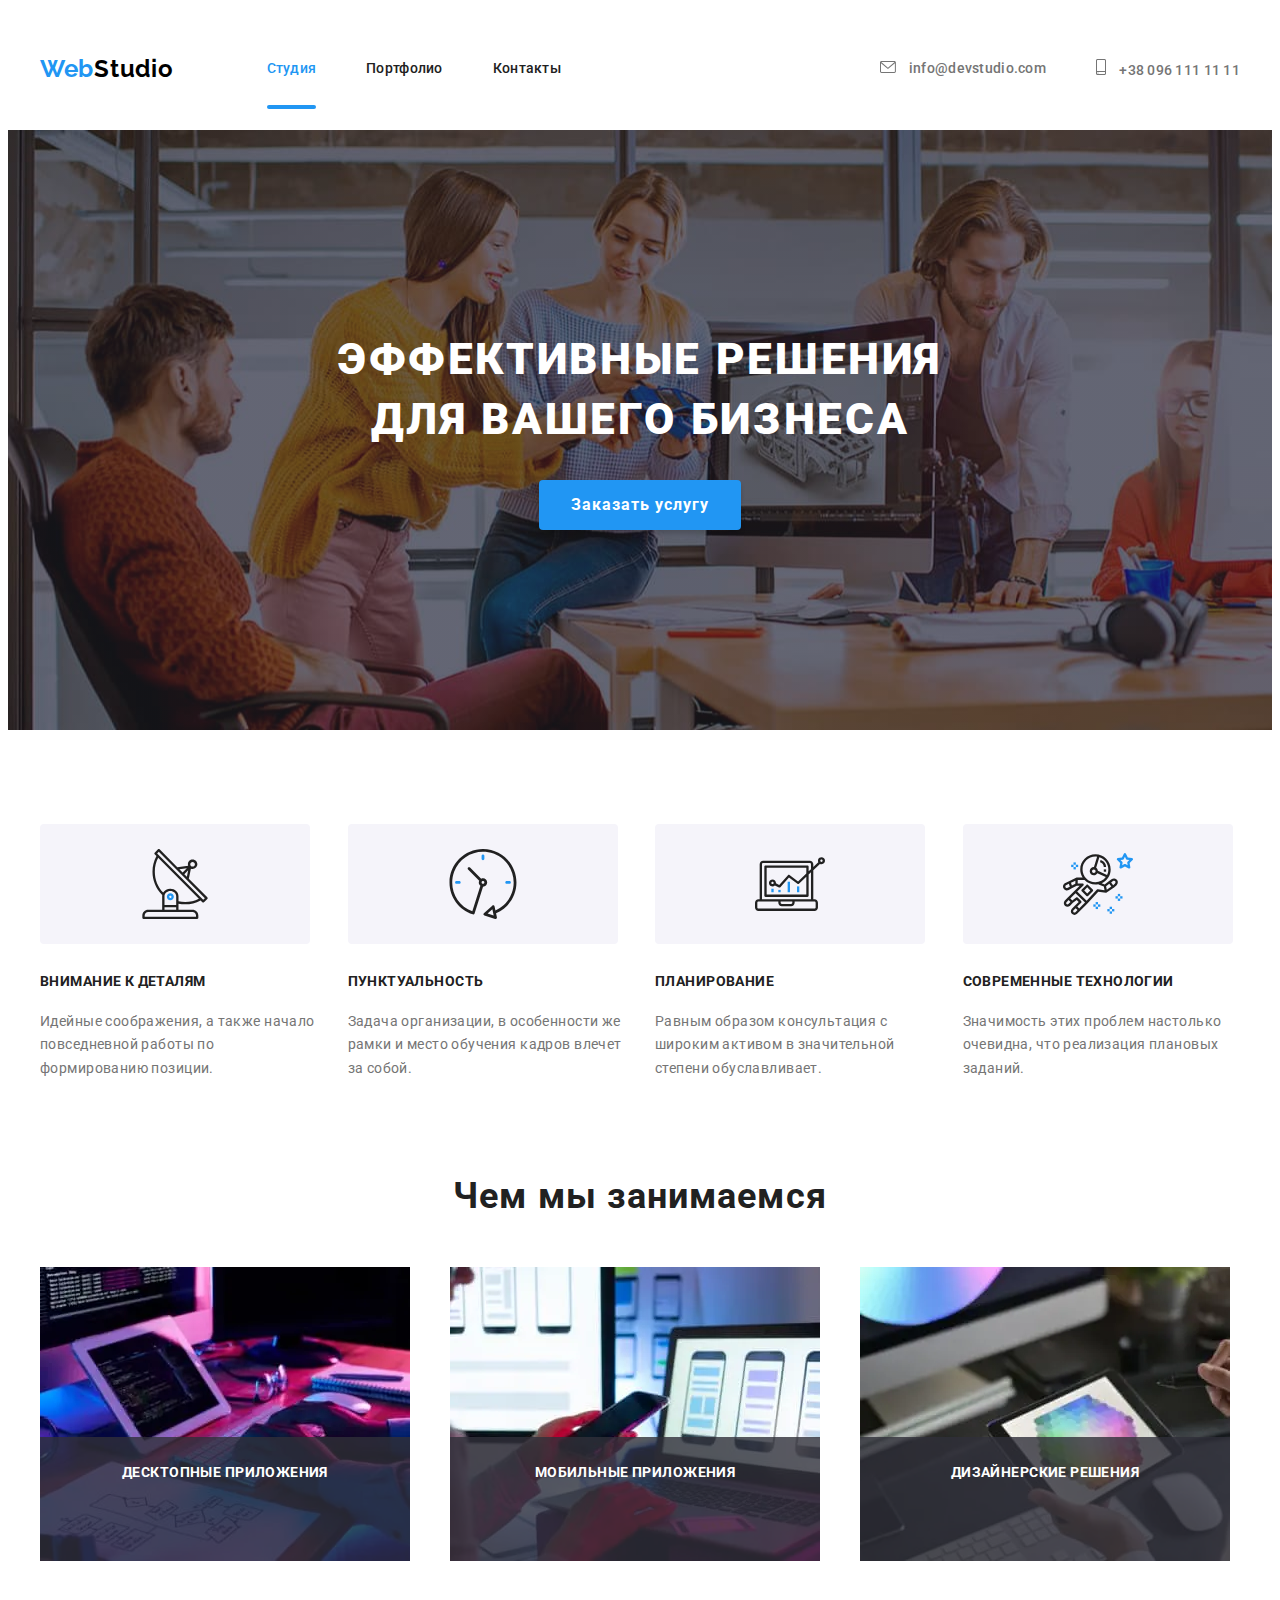
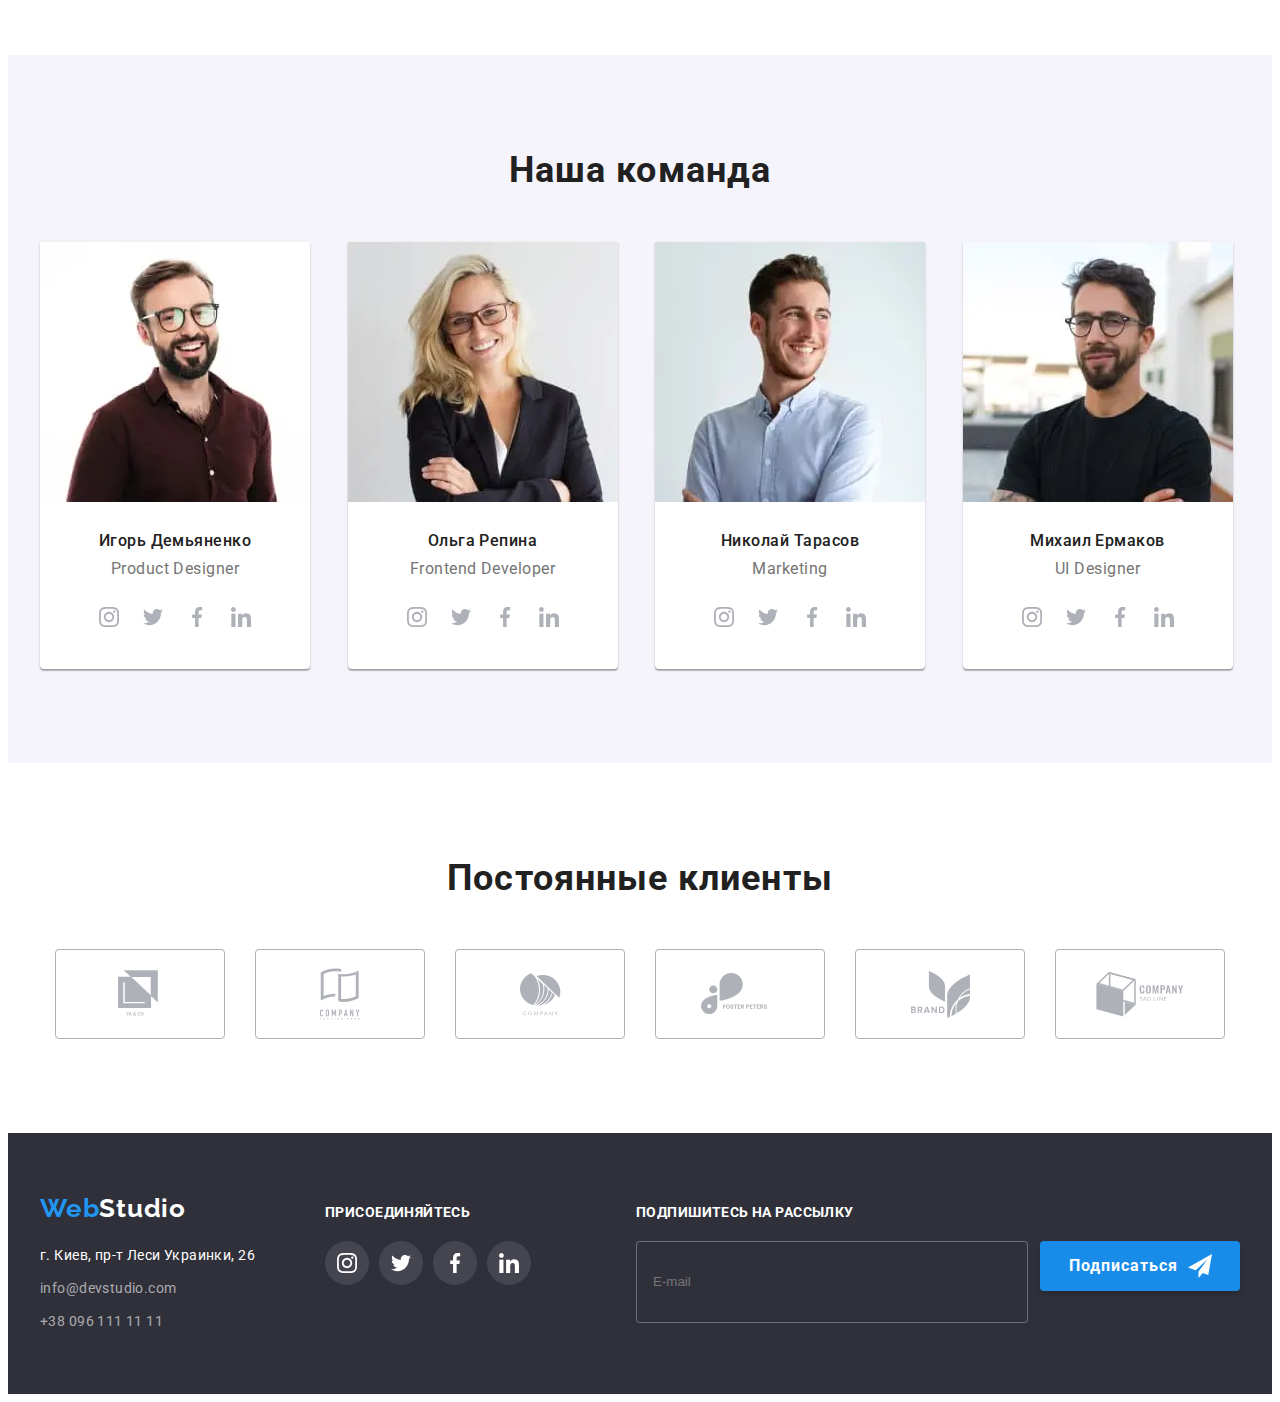
==== commit 4f6c7058: "finished client's section" ====
--- a/index.html
+++ b/index.html
@@ -641,7 +641,7 @@
         </div>
       </section> 
     </main>
-    <!--  <footer class="footer">
+    <footer class="footer">
       <div class="container footer__info">
         <div class="address-wrapper">
           <a class="logo-footer link" href=""
@@ -730,7 +730,7 @@
           </form>
         </div>
       </div>
-    </footer> -->
+    </footer> 
     <!--  МОДАЛЬНЫЕ ОКНА -->
     <!--  <div class="backdrop is-hidden" data-modal>
       <div class="modal">
--- a/css/main.min.css
+++ b/css/main.min.css
@@ -1,3 +1,3 @@
 :root{--main-font: "Roboto", sans-serif;--logo-font: "Raleway", sans-serif;--logo-color: #2196f3;--title-color: #212121;--font-description: #757575;--body-background-color: #ffffff;--hero-background-color: #2f303a;--button-accent-color: #188ce8;--button-section-background-color: #f5f4fa;--box-shadow-card-team: 0px 1px 3px rgba(0, 0, 0, 0.12),
-    0px 1px 1px rgba(0, 0, 0, 0.14), 0px 2px 1px rgba(0, 0, 0, 0.2);--border-radius-card-team: 0px 0px 4px 4px;--header-border: #ececec;--icon-color: #afb1b8}.link{text-decoration:none}.list{list-style:none;margin:0;padding:0}.address{font-style:normal}h1,h2,h3,p{margin:0;padding:0}ul,ol{margin:0;padding:0}img{display:block;max-width:100%}.visually-hidden{position:absolute;width:1px;height:1px;margin:-1px;border:0;padding:0;white-space:nowrap;clip-path:inset(100%);clip:rect(0 0 0 0);overflow:hidden}.container{width:100%;padding-left:15px;padding-right:15px}@media screen and (min-width: 480px){.container{width:480px;margin:0 auto}}@media screen and (min-width: 768px){.container{width:768px}}@media screen and (min-width: 1200px){.container{width:1200px}}.backdrop{position:fixed;top:0;left:0;width:100vw;height:100vh;background-color:rgba(0,0,0,0.2);opacity:1;transition:opacity 250ms cubic-bezier(0.4, 0, 0.2, 1),visibility 250ms cubic-bezier(0.4, 0, 0.2, 1)}.is-hidden{opacity:0;visibility:hidden;pointer-events:none}.backdrop.is-hidden .modal{transform:scale(0.9) translate(-50%, -50%)}.modal{padding:40px;position:absolute;top:50%;left:50%;width:528px;height:581px;background-color:#fff;transform:scale(1) translate(-50%, -50%);transition:transform 250ms cubic-bezier(0.4, 0, 0.2, 1)}.modal__close-btn{position:absolute;top:8px;right:8px;width:30px;height:30px;background:#ffffff;border:1px solid rgba(0,0,0,0.1);border-radius:50%;cursor:pointer}.modal__close-btn:hover,.modal__close-btn:focus{fill:var(--logo-color)}.modal-form{display:flex;flex-direction:column;font-family:var(--main-font);font-weight:400;font-size:12px;line-height:1.16;letter-spacing:0.01em;color:#757575}.modal-form__heading{font-family:var(--main-font);font-weight:700;font-size:20px;line-height:1.15;text-align:center;letter-spacing:0.03em;color:#212121;margin-bottom:12px}.modal-form__wrapper{position:relative;display:block;margin-top:4px}.modal-form__label{margin-bottom:10px}.modal-form__comments{margin-bottom:20px}.modal-form__input{width:100%;height:40px;padding-left:42px;border:1px solid rgba(33,33,33,0.2);border-radius:4px;transition-property:border-color;transition-duration:250ms;transition-timing-function:cubic-bezier(0.4, 0, 0.2, 1)}.modal-form__input:focus{outline:none;border-color:var(--logo-color)}.modal-form__icon{position:absolute;top:50%;left:15px;transform:translateY(-50%);transition-property:fill;transition-duration:250ms;transition-timing-function:cubic-bezier(0.4, 0, 0.2, 1)}.modal-form__input:focus+.modal-form__icon{fill:var(--logo-color)}.modal-form__message{width:100%;height:120px;margin-top:4px;padding:12px 16px;border:1px solid rgba(33,33,33,0.2);border-radius:4px;resize:none}.modal-form__message::placeholder{font-family:var(--main-font);font-weight:400;font-size:12px;line-height:1.16;letter-spacing:0.01em;color:rgba(117,117,117,0.5);transition-property:border-color;transition-duration:250ms;transition-timing-function:cubic-bezier(0.4, 0, 0.2, 1)}.modal-form__message:focus{outline:none;border-color:var(--logo-color)}.user-terms{display:flex;justify-content:center;align-items:center;font-family:var(--main-font);font-weight:400;font-size:14px;line-height:1.71;letter-spacing:0.03em;color:#757575}.user-terms::before{content:"";display:block;width:16px;height:15px;margin-right:7px;border:2px solid var(--title-color);border-radius:2px;cursor:pointer}.modal-form__check:checked+.user-terms::before{background-image:url("../images/SVG/icon-check.svg");border:var(--logo-color);background-position:center}.modal-form__check:focus+.user-terms::before{outline:1px solid var(--logo-color);border:rgba(33,150,243,0)}.link-user-terms{font-family:var(--main-font);font-weight:400;font-size:14px;line-height:1.71;letter-spacing:0.03em;text-decoration-line:underline;color:var(--logo-color)}.modal-form-btn{align-self:center;background-color:var(--button-accent-color);border:none;border-radius:4px;box-shadow:0px 4px 4px rgba(0,0,0,0.15);padding-top:10px;padding-bottom:10px;padding-left:56px;padding-right:55px;margin-top:30px;font-family:var(--main-font);font-weight:700;font-size:16px;line-height:1.87;cursor:pointer;align-items:center;text-align:center;letter-spacing:0.06em;color:var(--body-background-color)}.modal-form-btn:hover,.modal-form-btn:focus{outline:none}.social-list{display:flex;align-items:center;justify-content:space-between}.social-list__icon{width:20px;height:20px;align-items:center;justify-content:center;transition-property:fill;transition-duration:250ms;transition-timing-function:cubic-bezier(0.4, 0, 0.2, 1)}.social-list__link{display:flex;align-items:center;justify-content:center;width:44px;height:44px;border-radius:50%;background-color:var(--body-background-color);fill:var(--icon-color);transition-property:background-color;transition-duration:250ms;transition-timing-function:cubic-bezier(0.4, 0, 0.2, 1)}.social-list__link:hover,.social-list__link:focus{background-color:var(--logo-color)}.social-list__link:hover .social-list__icon,.social-list__link:focus .social-list__icon{fill:var(--body-background-color)}.logo_light-theme{color:var(--logo-color)}.logo{font-family:var(--logo-font);font-weight:700;font-size:24px;line-height:1.17;letter-spacing:0.03em;color:#000000}@media screen and (max-width: 768px){.navigation__list{display:none}.contacts__list{display:none}.burger-btn{border:none;padding:0;background-color:transparent}.burger-btn__icon{width:24px;height:16px}.burger-btn:hover .burger-btn__icon,.burger-btn:focus .burger-btn__icon,.burger-btn__icon .burger-btn:hover,.burger-btn__icon .burger-btn:focus{fill:var(--logo-color);cursor:pointer}.header .container{display:flex;align-items:center;justify-content:space-between;padding-top:16px;padding-bottom:16px}.mobile-menu{position:fixed;width:100vw;height:100vh;max-width:480px;left:50%;top:0%;background-color:#fff;padding:48px 40px;transform:translateX(-50%);opacity:0;visibility:hidden;pointer-events:none;transition:opacity 250ms linear, visibility 250ms linear}.mobile-menu.is-open{display:flex;flex-direction:column;justify-content:space-between;opacity:1;visibility:visible;pointer-events:auto;transition:opacity 250ms linear, visibility 250ms linear}.mobile-menu__close-btn{position:absolute;top:21px;right:25px;width:40px;height:40px;cursor:pointer;background-color:transparent;border:0}.mobile-menu__close-btn:hover,.mobile-menu__close-btn:focus{fill:var(--logo-color)}.mobile-menu__link{font-family:var(--main-font);font-weight:500;font-size:40px;line-height:1.18;letter-spacing:0.02em;color:var(--title-color)}.mobile-menu__item:not(:last-child){margin-bottom:32px}.modile-menu_contacts-list{display:flex}.mobile-menu__contacts-item:not(:last-child){margin-bottom:32px}.mobile-menu__contacts-tel{font-family:var(--main-font);font-weight:500;font-size:34px;line-height:1.18;letter-spacing:0.02em;color:#2196f3}.mobile-menu__contacts-mail{font-family:var(--main-font);font-weight:500;font-size:24px;line-height:1.17;letter-spacing:0.02em;color:#757575}.mobile-menu__social-item{display:inline-flex}.mobile-menu__social-link{font-family:var(--main-font);font-weight:500;font-size:18px;line-height:1.23;letter-spacing:0.02em;color:#2196f3}.mobile-menu__social-item{border-right:1px solid rgba(33,33,33,0.2)}.mobile-menu__social-item:last-child{border-right:none}.mobile-menu__social-item:not(:last-child){margin-right:10px;padding-right:10px}.mobile-menu__item:hover,.mobile-menu__item:focus{color:var(--logo-color);cursor:pointer}.mobile-menu__item .current{color:var(--logo-color)}}@media screen and (min-width: 768px){.burger-btn,.mobile-menu,.mobile-menu__contacts-list,.mobile-menu__social-list{display:none}.header .container{display:flex;justify-content:space-between;height:80px;padding-top:21px;padding-bottom:21px}.logo{margin-right:88px}.navigation,.navigation__list,.navigation__item{display:flex;align-items:center}.navigation__item:not(:last-child){margin-right:50px}.contacts__list,.contacts__item{display:flex;flex-direction:column;justify-content:space-between}.contacts__link{font-family:var(--main-font);font-weight:500;font-size:12px;line-height:1.17;letter-spacing:0.02em;color:#757575}.navigation__link{font-family:var(--main-font);font-weight:500;font-size:14px;line-height:1.15;letter-spacing:0.02em;color:#212121}.navigation__link{position:relative;font-family:var(--main-font);font-weight:500;font-size:14px;line-height:1.14;letter-spacing:0.02em;color:var(--title-color);padding:32px 0px;transition-property:color;transition-duration:250ms;transition-timing-function:cubic-bezier(0.4, 0, 0.2, 1)}.navigation__item .navigation__link:hover,.navigation__item .navigation__link:focus{color:var(--logo-color);cursor:pointer}.navigation__item .navigation__link.current{color:var(--logo-color)}.current.navigation__link::after{position:absolute;content:"";display:block;width:100%;height:4px;border-radius:4px;background-color:var(--logo-color);bottom:0;left:0}}@media screen and (min-width: 1200px){.logo{margin-right:93px}.contacts__list{margin-left:auto}.contacts__list{display:flex;flex-direction:row}.contacts__list,.contacts__item,.navigation__item,.navigation{align-items:center}.contacts__item+.contacts__item{margin-left:50px}}.contacts__link{align-items:center;font-family:var(--main-font);font-weight:500;font-size:14px;line-height:1.14;letter-spacing:0.02em;color:var(--font-description);transition-property:color;transition-duration:250ms;transition-timing-function:cubic-bezier(0.4, 0, 0.2, 1)}.contacts__link:focus .auth-icon,.contacts__link:hover .auth-icon,.contacts__link:hover,.contacts__link:focus{color:var(--logo-color);fill:var(--logo-color);cursor:pointer}.contacts__mail-icon{height:12px;width:16px;margin-right:10px;fill:var(--font-description);transition-property:fill;transition-duration:250ms;transition-timing-function:cubic-bezier(0.4, 0, 0.2, 1)}.contacts__icon-smartphone{height:16px;width:10px;margin-right:10px;fill:var(--font-description);transition-property:fill;transition-duration:250ms;transition-timing-function:cubic-bezier(0.4, 0, 0.2, 1)}@media screen and (max-width: 768px){.hero{max-width:480px;background-image:linear-gradient(rgba(47,48,58,0.4), rgba(47,48,58,0.4)),url("../images/hero/hero-480x400.jpg");background-repeat:no-repeat;background-size:cover;background-color:var(--hero-background-color);padding-top:118px;padding-bottom:118px;margin:0 auto}}@media screen and (max-width: 768px) and (min-device-pixel-ratio: 2), screen and (max-width: 768px) and (-webkit-min-device-pixel-ratio: 2), screen and (max-width: 768px) and (min-resolution: 192dpi), screen and (max-width: 768px) and (min-resolution: 2dppx){.hero{background-image:url("../images/hero/hero-480x400@2x.jpg")}}@media screen and (max-width: 768px){.hero .container{text-align:center}.hero__title{margin-left:auto;margin-right:auto;margin-bottom:30px;max-width:360px;font-family:var(--main-font);font-weight:900;font-size:26px;line-height:1.62;text-align:center;letter-spacing:0.06em;text-transform:uppercase;color:var(--body-background-color)}}@media screen and (min-width: 768px){.hero{max-width:768px;background-image:linear-gradient(rgba(47,48,58,0.4), rgba(47,48,58,0.4)),url("../images/hero/hero-768x400.jpg");background-repeat:no-repeat;background-size:cover;background-color:var(--hero-background-color);padding-top:118px;padding-bottom:118px;margin:0 auto}}@media screen and (min-width: 768px) and (min-device-pixel-ratio: 2), screen and (min-width: 768px) and (-webkit-min-device-pixel-ratio: 2), screen and (min-width: 768px) and (min-resolution: 192dpi), screen and (min-width: 768px) and (min-resolution: 2dppx){.hero{background-image:url("../images/hero/hero-768x400@2x.jpg")}}@media screen and (min-width: 768px){.hero .container{text-align:center}.hero__title{margin-left:auto;margin-right:auto;margin-bottom:30px;max-width:360px;font-family:var(--main-font);font-weight:900;font-size:26px;line-height:1.62;text-align:center;letter-spacing:0.06em;text-transform:uppercase;color:var(--body-background-color)}}@media screen and (min-width: 1200px){.hero{max-width:100vw;background-image:linear-gradient(rgba(47,48,58,0.4), rgba(47,48,58,0.4)),url("../images/hero/hero-1600x600.jpg");background-repeat:no-repeat;background-size:cover;background-color:var(--hero-background-color);padding-top:200px;padding-bottom:200px;margin:0 auto}}@media screen and (min-width: 1200px) and (min-device-pixel-ratio: 2), screen and (min-width: 1200px) and (-webkit-min-device-pixel-ratio: 2), screen and (min-width: 1200px) and (min-resolution: 192dpi), screen and (min-width: 1200px) and (min-resolution: 2dppx){.hero{background-image:url("../images/hero/hero-1600x600@2x.jpg")}}@media screen and (min-width: 1200px){.hero .container{text-align:center}.hero__title{max-width:696px;margin-left:auto;margin-right:auto;margin-bottom:30px;font-family:var(--main-font);font-weight:900;font-size:44px;line-height:1.36;text-align:center;letter-spacing:0.06em;text-transform:uppercase;color:var(--body-background-color)}}.hero__button{border-radius:4px;box-shadow:0px 4px 4px rgba(0,0,0,0.15);min-width:200px;padding:10px 32px;border:0px;font-family:var(--main-font);font-weight:700;font-size:16px;line-height:1.87;outline:none;cursor:pointer;align-items:center;text-align:center;letter-spacing:0.06em;background-color:var(--logo-color);color:var(--body-background-color)}.hero__button:hover,.hero__button:focus{background:var(--button-accent-color)}.benefits__icon{width:70px;height:70px}@media screen and (max-width: 767px){.benefits{padding-top:60px;padding-bottom:60px}.benefits__thumb{display:flex;max-width:450px;height:120px;justify-content:center;align-items:center;margin-bottom:30px;background:var(--button-section-background-color)}.benefits__description{margin-bottom:30px}.benefits__title{text-align:center}.benefits__title{margin-bottom:20px;font-family:var(--main-font);font-weight:700;font-size:14px;line-height:1.14;letter-spacing:0.03em;text-transform:uppercase;color:var(--title-color)}.benefits__description{font-family:var(--main-font);font-weight:400;font-size:14px;line-height:1.71;letter-spacing:0.03em;color:var(--font-description)}}@media screen and (min-width: 768px){.benefits{padding-top:60px;padding-bottom:60px}.benefits__thumb{display:flex;justify-content:center;align-items:center;margin-bottom:30px;background:var(--button-section-background-color);max-width:354px;height:120px}.benefits__list{display:flex;flex-wrap:wrap;margin-left:-30px;margin-top:-30px;margin-right:0px;margin-bottom:0px;padding:0px}.benefits__item{margin-left:30px;margin-top:30px;flex-basis:calc(100% / 2 - 30px)}.benefits__title{margin-bottom:20px;font-family:var(--main-font);font-weight:700;font-size:14px;line-height:1.14;letter-spacing:0.03em;text-transform:uppercase;color:var(--title-color)}.benefits__description{font-family:var(--main-font);font-weight:400;font-size:14px;line-height:1.71;letter-spacing:0.03em;color:var(--font-description)}}@media screen and (min-width: 1200px){.benefits{padding-top:94px;padding-bottom:94px}.benefits__list{display:flex;margin-left:-30px;margin-top:-30px;margin-right:0px;margin-bottom:0px;padding:0px}.benefits__thumb{width:270px;height:120px;display:flex;justify-content:center;align-items:center;margin-bottom:30px;background:var(--button-section-background-color);border-radius:4px}.benefits__item{display:flex;flex-wrap:wrap;margin-left:30px;flex-basis:calc(100% / 4 - 30px)}.benefits__title{margin-bottom:20px;font-family:var(--main-font);font-weight:700;font-size:14px;line-height:1.14;letter-spacing:0.03em;text-transform:uppercase;color:var(--title-color)}.benefits__description{font-family:var(--main-font);font-weight:400;font-size:14px;line-height:1.71;letter-spacing:0.03em;color:var(--font-description)}}@media screen and (max-width: 1200px){.servises{display:none}}@media screen and (min-width: 1200px){.servises{padding-bottom:94px}.servises__title{margin-bottom:50px;font-family:var(--main-font);font-weight:700;font-size:36px;line-height:1.17;text-align:center;letter-spacing:0.03em;color:var(--title-color)}.servises__list{display:flex;margin-left:-30px}.servises__item{display:flex;flex-wrap:wrap;margin-left:30px;flex-basis:calc(100% / 3 - 30px)}.servises__wrapper{position:relative}.servises__name{position:absolute;left:0;bottom:0;padding-top:27px;padding-bottom:27px;width:100%;height:70px;font-family:var(--main-font);font-weight:700;font-size:14px;line-height:1.15;text-align:center;letter-spacing:0.03em;text-transform:uppercase;color:#fff;background-color:rgba(47,48,58,0.8)}}.team{background:var(--button-section-background-color);padding-top:60px;padding-bottom:60px}.team__title{margin-bottom:30px;font-family:var(--main-font);font-weight:700;font-size:28px;line-height:1.18;text-align:center;letter-spacing:0.03em;color:var(--title-color)}.team__card{background:var(--body-background-color);box-shadow:var(--box-shadow-card-team);border-radius:var(--border-radius-card-team);text-align:center}.team__name{margin-bottom:10px;font-family:var(--main-font);font-weight:500;font-size:16px;line-height:1.18;letter-spacing:0.03em;color:var(--title-color)}.team__profession{margin-bottom:16px;font-family:var(--main-font);font-weight:400;font-size:16px;line-height:1.18;letter-spacing:0.03em;color:var(--font-description)}@media screen and (max-width: 768px){.team__item:not(:last-child){margin-bottom:30px}.team__description{padding-top:30px;padding-bottom:24px;padding-left:122px;padding-right:122px;margin-left:auto;margin-right:auto}}@media screen and (min-width: 768px){.team__list{display:flex;flex-wrap:wrap;margin-left:-30px;margin-top:-30px;margin-right:0;margin-bottom:0}.team__item{margin-left:30px;margin-top:30px;flex-basis:calc(100% / 2 - 30px)}.team__card{width:354px}.team__description{padding-top:30px;padding-bottom:24px;padding-left:74px;padding-right:74px;margin-left:auto;margin-right:auto}}@media screen and (min-width: 1200px){.team{background:var(--button-section-background-color);padding-top:94px;padding-bottom:94px}.team__title{margin-bottom:50px;font-family:var(--main-font);font-weight:700;font-size:36px;line-height:1.17;text-align:center;letter-spacing:0.03em;color:var(--title-color)}.team__list{display:flex;margin-left:-30px}.team__item{display:flex;flex-wrap:wrap;margin-left:30px;flex-basis:calc(100% / 4 - 30px)}.team__description{padding-top:30px;padding-bottom:30px;padding-left:32px;padding-right:32px;margin-left:auto;margin-right:auto}.team__card{width:270px}}@media screen and (max-width: 1200px){.clients{padding-top:60px;padding-bottom:60px}.clients__title{font-family:var(--main-font);font-weight:700;font-size:28px;line-height:1.18;text-align:center;letter-spacing:0.03em;color:var(--title-color);margin-bottom:50px}}@media screen and (max-width: 768px){.clients__list{display:flex;flex-wrap:wrap;justify-content:center;margin-left:-30px;margin-top:-30px}.clients__item{display:flex;margin-left:30px;margin-top:30px;flex-basis:calc(100% / 2 - 30px)}.clients__icon{display:flex;border:1px solid #afb1b8;box-sizing:border-box;border-radius:4px;width:210px;height:92px;justify-content:center;align-items:center;cursor:pointer;transition-property:border;transition-duration:250ms;transition-timing-function:cubic-bezier(0.4, 0, 0.2, 1)}.clients__icon{fill:var(--icon-color);transition-property:fill;transition-duration:250ms}.clients__item:hover .clients__icon,.clients__item:focus .clients__icon{border:1px solid var(--logo-color);fill:var(--logo-color)}}@media screen and (min-width: 1200px){.clients{padding-top:94px;padding-bottom:94px}.clients__title{font-family:var(--main-font);font-weight:700;font-size:36px;line-height:1.17;text-align:center;letter-spacing:0.03em;color:var(--title-color);margin-bottom:50px}.clients__list{display:flex;flex-wrap:wrap}.clients__item{display:flex}.clients__item:not(:last-child){margin-right:30px}.clients__icon{display:flex;border:1px solid #afb1b8;box-sizing:border-box;border-radius:4px;width:170px;height:90px;justify-content:center;align-items:center;cursor:pointer;transition-property:border;transition-duration:250ms;transition-timing-function:cubic-bezier(0.4, 0, 0.2, 1)}.clients__icon{fill:var(--icon-color);transition-property:fill;transition-duration:250ms}.clients__item:hover .clients__icon,.clients__item:focus .clients__icon{border:1px solid var(--logo-color);fill:var(--logo-color)}}.footer{background-color:var(--hero-background-color)}.footer__info{display:flex;align-items:baseline;padding-top:60px;padding-bottom:60px}.logo-footer{margin-bottom:20px;display:inline-block;font-family:var(--logo-font);font-weight:700;font-size:26px;line-height:1.19;letter-spacing:0.03em;color:var(--body-background-color)}.logo-footer__text{color:var(--logo-color)}.address__item:not(:last-child){margin-bottom:9px}.address__contacts{transition-property:color;transition-duration:250ms;transition-timing-function:cubic-bezier(0.4, 0, 0.2, 1)}.address__link{font-family:var(--main-font);font-weight:400;font-size:14px;line-height:1.71;letter-spacing:0.03em;color:var(--body-background-color)}.address__contacts{font-family:var(--main-font);font-weight:400;font-size:14px;line-height:1.71;letter-spacing:0.03em;color:rgba(255,255,255,0.6)}.address__contacts:hover,.address__contacts:focus{color:var(--logo-color)}.address-wrapper{display:inline-block}.join-us{display:inline-block;margin-left:70px}.footer-social-list{display:flex}.footer-social-list__link{display:flex;align-items:center;justify-content:center;width:44px;height:44px;border-radius:50px;background-color:rgba(255,255,255,0.1);transition-property:background-color;transition-duration:250ms;transition-timing-function:cubic-bezier(0.4, 0, 0.2, 1)}.footer-social-list__link:focus,.footer-social-list__link:hover{background-color:var(--logo-color)}.footer-social-list__item:not(:last-child){margin-right:10px}.footer-social-list__icon{width:20px;height:20px;fill:white}.join-us__title{display:inline-block;font-family:var(--main-font);font-weight:700;font-size:14px;line-height:1.15;letter-spacing:0.03em;text-transform:uppercase;color:var(--body-background-color);margin-bottom:20px}.mailing{margin-left:93px;display:flex;flex-direction:column;margin-left:auto}.mailing__title{display:block;font-family:var(--main-font);font-weight:700;font-size:14px;line-height:1.15;letter-spacing:0.03em;text-transform:uppercase;color:#ffffff;margin-bottom:20px}.mailing__form{display:flex;align-items:stretch}.mailing__form::placeholder{display:flex;font-family:var(--main-font);font-weight:400;font-size:16px;line-height:1.25x;letter-spacing:0.03em;color:rgba(255,255,255,0.6)}.mailing__input{display:flex;width:358px;height:50px;padding:15px 16px;outline:none;color:#fff;border:1px solid rgba(255,255,255,0.3);border-radius:4px;background:#2f303a}.mailing__form-btn{display:flex;background-color:var(--button-accent-color);border:none;min-width:200px;height:50px;border-radius:4px;box-shadow:0px 4px 4px rgba(0,0,0,0.15);padding-top:10px;padding-bottom:10px;padding-left:29px;margin-left:12px;font-family:var(--main-font);font-weight:700;font-size:16px;line-height:1.87;cursor:pointer;align-items:center;text-align:center;letter-spacing:0.06em;color:var(--body-background-color)}.send-btm{margin-left:10px}.header.portfolio{border-bottom:1px solid var(--header-border)}.link li{list-style:none}.filters{padding-top:94px;padding-bottom:94px}.filters__list{display:flex;justify-content:center;margin-bottom:50px}.filters__item:not(:last-child){margin-right:9px}.filters__button{padding:6px 22px;border-radius:4px;font-family:var(--main-font);font-weight:500;font-size:16px;line-height:1.62;text-align:center;letter-spacing:0.03em;color:var(--title-color);background:var(--button-section-background-color);border-color:var(--button-section-background-color);cursor:pointer;border-style:none;transition-property:background-color, color, border-color;transition-duration:250ms;transition-timing-function:cubic-bezier(0.4, 0, 0.2, 1)}.filters__button:hover,.filters__button:focus{background:var(--logo-color);color:var(--body-background-color);border-color:var(--logo-color);box-shadow:0px 3px 1px rgba(0,0,0,0.1),0px 1px 2px rgba(0,0,0,0.08),0px 2px 2px rgba(0,0,0,0.12)}.cards{display:flex;flex-wrap:wrap;margin-left:-30px;margin-top:-30px;margin-right:0;margin-bottom:0}.cards__item{display:flex;margin-left:30px;margin-top:30px;flex-basis:calc(100% / 3 - 30px)}.cards__description{padding-top:20px;padding-bottom:20px;padding-right:24px;padding-left:24px;border:1px solid #eeeeee;box-sizing:border-box}.cards__title{font-family:var(--main-font);font-weight:700;font-size:18px;line-height:2;letter-spacing:0.06em;color:var(--title-color)}.cards__filter{font-family:Roboto;font-style:normal;font-weight:normal;font-size:16px;line-height:30px;letter-spacing:0.03em;color:var(--font-description)}.cards__wrapper{position:relative;overflow:hidden}.cards__wrapper .cards__overlay{position:absolute;left:0px;bottom:0px;height:100%;width:100%;padding-left:24px;padding-right:24px;padding-top:63px;font-family:var(--main-font);font-weight:normal;font-size:18px;line-height:1.56;letter-spacing:0.03em;color:#ffffff;background-color:rgba(33,150,243,0.9);transform:translateY(100%);opacity:0;transition:transform 250ms cubic-bezier(0.4, 0, 0.2, 1),opacity 250ms cubic-bezier(0.4, 0, 0.2, 1)}.cards__article:focus,.cards__article:hover{background:#ffffff;box-shadow:0px 1px 1px rgba(0,0,0,0.12),0px 4px 4px rgba(0,0,0,0.06),1px 4px 6px rgba(0,0,0,0.16)}.cards__article:focus:hover .cards__overlay,.cards__article:focus:focus .cards__overlay,.cards__article:hover:hover .cards__overlay,.cards__article:hover:focus .cards__overlay{transform:translateY(0%);opacity:1}
+    0px 1px 1px rgba(0, 0, 0, 0.14), 0px 2px 1px rgba(0, 0, 0, 0.2);--border-radius-card-team: 0px 0px 4px 4px;--header-border: #ececec;--icon-color: #afb1b8}.link{text-decoration:none}.list{list-style:none;margin:0;padding:0}.address{font-style:normal}h1,h2,h3,p{margin:0;padding:0}ul,ol{margin:0;padding:0}img{display:block;max-width:100%}.visually-hidden{position:absolute;width:1px;height:1px;margin:-1px;border:0;padding:0;white-space:nowrap;clip-path:inset(100%);clip:rect(0 0 0 0);overflow:hidden}.container{width:100%;padding-left:15px;padding-right:15px}@media screen and (min-width: 480px){.container{width:480px;margin:0 auto}}@media screen and (min-width: 768px){.container{width:768px}}@media screen and (min-width: 1200px){.container{width:1200px}}.backdrop{position:fixed;top:0;left:0;width:100vw;height:100vh;background-color:rgba(0,0,0,0.2);opacity:1;transition:opacity 250ms cubic-bezier(0.4, 0, 0.2, 1),visibility 250ms cubic-bezier(0.4, 0, 0.2, 1)}.is-hidden{opacity:0;visibility:hidden;pointer-events:none}.backdrop.is-hidden .modal{transform:scale(0.9) translate(-50%, -50%)}.modal{padding:40px;position:absolute;top:50%;left:50%;width:528px;height:581px;background-color:#fff;transform:scale(1) translate(-50%, -50%);transition:transform 250ms cubic-bezier(0.4, 0, 0.2, 1)}.modal__close-btn{position:absolute;top:8px;right:8px;width:30px;height:30px;background:#ffffff;border:1px solid rgba(0,0,0,0.1);border-radius:50%;cursor:pointer}.modal__close-btn:hover,.modal__close-btn:focus{fill:var(--logo-color)}.modal-form{display:flex;flex-direction:column;font-family:var(--main-font);font-weight:400;font-size:12px;line-height:1.16;letter-spacing:0.01em;color:#757575}.modal-form__heading{font-family:var(--main-font);font-weight:700;font-size:20px;line-height:1.15;text-align:center;letter-spacing:0.03em;color:#212121;margin-bottom:12px}.modal-form__wrapper{position:relative;display:block;margin-top:4px}.modal-form__label{margin-bottom:10px}.modal-form__comments{margin-bottom:20px}.modal-form__input{width:100%;height:40px;padding-left:42px;border:1px solid rgba(33,33,33,0.2);border-radius:4px;transition-property:border-color;transition-duration:250ms;transition-timing-function:cubic-bezier(0.4, 0, 0.2, 1)}.modal-form__input:focus{outline:none;border-color:var(--logo-color)}.modal-form__icon{position:absolute;top:50%;left:15px;transform:translateY(-50%);transition-property:fill;transition-duration:250ms;transition-timing-function:cubic-bezier(0.4, 0, 0.2, 1)}.modal-form__input:focus+.modal-form__icon{fill:var(--logo-color)}.modal-form__message{width:100%;height:120px;margin-top:4px;padding:12px 16px;border:1px solid rgba(33,33,33,0.2);border-radius:4px;resize:none}.modal-form__message::placeholder{font-family:var(--main-font);font-weight:400;font-size:12px;line-height:1.16;letter-spacing:0.01em;color:rgba(117,117,117,0.5);transition-property:border-color;transition-duration:250ms;transition-timing-function:cubic-bezier(0.4, 0, 0.2, 1)}.modal-form__message:focus{outline:none;border-color:var(--logo-color)}.user-terms{display:flex;justify-content:center;align-items:center;font-family:var(--main-font);font-weight:400;font-size:14px;line-height:1.71;letter-spacing:0.03em;color:#757575}.user-terms::before{content:"";display:block;width:16px;height:15px;margin-right:7px;border:2px solid var(--title-color);border-radius:2px;cursor:pointer}.modal-form__check:checked+.user-terms::before{background-image:url("../images/SVG/icon-check.svg");border:var(--logo-color);background-position:center}.modal-form__check:focus+.user-terms::before{outline:1px solid var(--logo-color);border:rgba(33,150,243,0)}.link-user-terms{font-family:var(--main-font);font-weight:400;font-size:14px;line-height:1.71;letter-spacing:0.03em;text-decoration-line:underline;color:var(--logo-color)}.modal-form-btn{align-self:center;background-color:var(--button-accent-color);border:none;border-radius:4px;box-shadow:0px 4px 4px rgba(0,0,0,0.15);padding-top:10px;padding-bottom:10px;padding-left:56px;padding-right:55px;margin-top:30px;font-family:var(--main-font);font-weight:700;font-size:16px;line-height:1.87;cursor:pointer;align-items:center;text-align:center;letter-spacing:0.06em;color:var(--body-background-color)}.modal-form-btn:hover,.modal-form-btn:focus{outline:none}.social-list{display:flex;align-items:center;justify-content:space-between}.social-list__icon{width:20px;height:20px;align-items:center;justify-content:center;transition-property:fill;transition-duration:250ms;transition-timing-function:cubic-bezier(0.4, 0, 0.2, 1)}.social-list__link{display:flex;align-items:center;justify-content:center;width:44px;height:44px;border-radius:50%;background-color:var(--body-background-color);fill:var(--icon-color);transition-property:background-color;transition-duration:250ms;transition-timing-function:cubic-bezier(0.4, 0, 0.2, 1)}.social-list__link:hover,.social-list__link:focus{background-color:var(--logo-color)}.social-list__link:hover .social-list__icon,.social-list__link:focus .social-list__icon{fill:var(--body-background-color)}.logo_light-theme{color:var(--logo-color)}.logo{font-family:var(--logo-font);font-weight:700;font-size:24px;line-height:1.17;letter-spacing:0.03em;color:#000000}@media screen and (max-width: 768px){.navigation__list{display:none}.contacts__list{display:none}.burger-btn{border:none;padding:0;background-color:transparent}.burger-btn__icon{width:24px;height:16px}.burger-btn:hover .burger-btn__icon,.burger-btn:focus .burger-btn__icon,.burger-btn__icon .burger-btn:hover,.burger-btn__icon .burger-btn:focus{fill:var(--logo-color);cursor:pointer}.header .container{display:flex;align-items:center;justify-content:space-between;padding-top:16px;padding-bottom:16px}.mobile-menu{position:fixed;width:100vw;height:100vh;max-width:480px;left:50%;top:0%;background-color:#fff;padding:48px 40px;transform:translateX(-50%);opacity:0;visibility:hidden;pointer-events:none;transition:opacity 250ms linear, visibility 250ms linear}.mobile-menu.is-open{display:flex;flex-direction:column;justify-content:space-between;opacity:1;visibility:visible;pointer-events:auto;transition:opacity 250ms linear, visibility 250ms linear}.mobile-menu__close-btn{position:absolute;top:21px;right:25px;width:40px;height:40px;cursor:pointer;background-color:transparent;border:0}.mobile-menu__close-btn:hover,.mobile-menu__close-btn:focus{fill:var(--logo-color)}.mobile-menu__link{font-family:var(--main-font);font-weight:500;font-size:40px;line-height:1.18;letter-spacing:0.02em;color:var(--title-color)}.mobile-menu__item:not(:last-child){margin-bottom:32px}.modile-menu_contacts-list{display:flex}.mobile-menu__contacts-item:not(:last-child){margin-bottom:32px}.mobile-menu__contacts-tel{font-family:var(--main-font);font-weight:500;font-size:34px;line-height:1.18;letter-spacing:0.02em;color:#2196f3}.mobile-menu__contacts-mail{font-family:var(--main-font);font-weight:500;font-size:24px;line-height:1.17;letter-spacing:0.02em;color:#757575}.mobile-menu__social-item{display:inline-flex}.mobile-menu__social-link{font-family:var(--main-font);font-weight:500;font-size:18px;line-height:1.23;letter-spacing:0.02em;color:#2196f3}.mobile-menu__social-item{border-right:1px solid rgba(33,33,33,0.2)}.mobile-menu__social-item:last-child{border-right:none}.mobile-menu__social-item:not(:last-child){margin-right:10px;padding-right:10px}.mobile-menu__item:hover,.mobile-menu__item:focus{color:var(--logo-color);cursor:pointer}.mobile-menu__item .current{color:var(--logo-color)}}@media screen and (min-width: 768px){.burger-btn,.mobile-menu,.mobile-menu__contacts-list,.mobile-menu__social-list{display:none}.header .container{display:flex;justify-content:space-between;height:80px;padding-top:21px;padding-bottom:21px}.logo{margin-right:88px}.navigation,.navigation__list,.navigation__item{display:flex;align-items:center}.navigation__item:not(:last-child){margin-right:50px}.contacts__list,.contacts__item{display:flex;flex-direction:column;justify-content:space-between}.contacts__link{font-family:var(--main-font);font-weight:500;font-size:12px;line-height:1.17;letter-spacing:0.02em;color:#757575}.navigation__link{font-family:var(--main-font);font-weight:500;font-size:14px;line-height:1.15;letter-spacing:0.02em;color:#212121}.navigation__link{position:relative;font-family:var(--main-font);font-weight:500;font-size:14px;line-height:1.14;letter-spacing:0.02em;color:var(--title-color);padding:32px 0px;transition-property:color;transition-duration:250ms;transition-timing-function:cubic-bezier(0.4, 0, 0.2, 1)}.navigation__item .navigation__link:hover,.navigation__item .navigation__link:focus{color:var(--logo-color);cursor:pointer}.navigation__item .navigation__link.current{color:var(--logo-color)}.current.navigation__link::after{position:absolute;content:"";display:block;width:100%;height:4px;border-radius:4px;background-color:var(--logo-color);bottom:0;left:0}}@media screen and (min-width: 1200px){.logo{margin-right:93px}.contacts__list{margin-left:auto}.contacts__list{display:flex;flex-direction:row}.contacts__list,.contacts__item,.navigation__item,.navigation{align-items:center}.contacts__item+.contacts__item{margin-left:50px}}.contacts__link{align-items:center;font-family:var(--main-font);font-weight:500;font-size:14px;line-height:1.14;letter-spacing:0.02em;color:var(--font-description);transition-property:color;transition-duration:250ms;transition-timing-function:cubic-bezier(0.4, 0, 0.2, 1)}.contacts__link:focus .auth-icon,.contacts__link:hover .auth-icon,.contacts__link:hover,.contacts__link:focus{color:var(--logo-color);fill:var(--logo-color);cursor:pointer}.contacts__mail-icon{height:12px;width:16px;margin-right:10px;fill:var(--font-description);transition-property:fill;transition-duration:250ms;transition-timing-function:cubic-bezier(0.4, 0, 0.2, 1)}.contacts__icon-smartphone{height:16px;width:10px;margin-right:10px;fill:var(--font-description);transition-property:fill;transition-duration:250ms;transition-timing-function:cubic-bezier(0.4, 0, 0.2, 1)}@media screen and (max-width: 768px){.hero{max-width:480px;background-image:linear-gradient(rgba(47,48,58,0.4), rgba(47,48,58,0.4)),url("../images/hero/hero-480x400.jpg");background-repeat:no-repeat;background-size:cover;background-color:var(--hero-background-color);padding-top:118px;padding-bottom:118px;margin:0 auto}}@media screen and (max-width: 768px) and (min-device-pixel-ratio: 2), screen and (max-width: 768px) and (-webkit-min-device-pixel-ratio: 2), screen and (max-width: 768px) and (min-resolution: 192dpi), screen and (max-width: 768px) and (min-resolution: 2dppx){.hero{background-image:url("../images/hero/hero-480x400@2x.jpg")}}@media screen and (max-width: 768px){.hero .container{text-align:center}.hero__title{margin-left:auto;margin-right:auto;margin-bottom:30px;max-width:360px;font-family:var(--main-font);font-weight:900;font-size:26px;line-height:1.62;text-align:center;letter-spacing:0.06em;text-transform:uppercase;color:var(--body-background-color)}}@media screen and (min-width: 768px){.hero{max-width:768px;background-image:linear-gradient(rgba(47,48,58,0.4), rgba(47,48,58,0.4)),url("../images/hero/hero-768x400.jpg");background-repeat:no-repeat;background-size:cover;background-color:var(--hero-background-color);padding-top:118px;padding-bottom:118px;margin:0 auto}}@media screen and (min-width: 768px) and (min-device-pixel-ratio: 2), screen and (min-width: 768px) and (-webkit-min-device-pixel-ratio: 2), screen and (min-width: 768px) and (min-resolution: 192dpi), screen and (min-width: 768px) and (min-resolution: 2dppx){.hero{background-image:url("../images/hero/hero-768x400@2x.jpg")}}@media screen and (min-width: 768px){.hero .container{text-align:center}.hero__title{margin-left:auto;margin-right:auto;margin-bottom:30px;max-width:360px;font-family:var(--main-font);font-weight:900;font-size:26px;line-height:1.62;text-align:center;letter-spacing:0.06em;text-transform:uppercase;color:var(--body-background-color)}}@media screen and (min-width: 1200px){.hero{max-width:100vw;background-image:linear-gradient(rgba(47,48,58,0.4), rgba(47,48,58,0.4)),url("../images/hero/hero-1600x600.jpg");background-repeat:no-repeat;background-size:cover;background-color:var(--hero-background-color);padding-top:200px;padding-bottom:200px;margin:0 auto}}@media screen and (min-width: 1200px) and (min-device-pixel-ratio: 2), screen and (min-width: 1200px) and (-webkit-min-device-pixel-ratio: 2), screen and (min-width: 1200px) and (min-resolution: 192dpi), screen and (min-width: 1200px) and (min-resolution: 2dppx){.hero{background-image:url("../images/hero/hero-1600x600@2x.jpg")}}@media screen and (min-width: 1200px){.hero .container{text-align:center}.hero__title{max-width:696px;margin-left:auto;margin-right:auto;margin-bottom:30px;font-family:var(--main-font);font-weight:900;font-size:44px;line-height:1.36;text-align:center;letter-spacing:0.06em;text-transform:uppercase;color:var(--body-background-color)}}.hero__button{border-radius:4px;box-shadow:0px 4px 4px rgba(0,0,0,0.15);min-width:200px;padding:10px 32px;border:0px;font-family:var(--main-font);font-weight:700;font-size:16px;line-height:1.87;outline:none;cursor:pointer;align-items:center;text-align:center;letter-spacing:0.06em;background-color:var(--logo-color);color:var(--body-background-color)}.hero__button:hover,.hero__button:focus{background:var(--button-accent-color)}.benefits__icon{width:70px;height:70px}@media screen and (max-width: 767px){.benefits{padding-top:60px;padding-bottom:60px}.benefits__thumb{display:flex;max-width:450px;height:120px;justify-content:center;align-items:center;margin-bottom:30px;background:var(--button-section-background-color)}.benefits__description{margin-bottom:30px}.benefits__title{text-align:center}.benefits__title{margin-bottom:20px;font-family:var(--main-font);font-weight:700;font-size:14px;line-height:1.14;letter-spacing:0.03em;text-transform:uppercase;color:var(--title-color)}.benefits__description{font-family:var(--main-font);font-weight:400;font-size:14px;line-height:1.71;letter-spacing:0.03em;color:var(--font-description)}}@media screen and (min-width: 768px){.benefits{padding-top:60px;padding-bottom:60px}.benefits__thumb{display:flex;justify-content:center;align-items:center;margin-bottom:30px;background:var(--button-section-background-color);max-width:354px;height:120px}.benefits__list{display:flex;flex-wrap:wrap;margin-left:-30px;margin-top:-30px;margin-right:0px;margin-bottom:0px;padding:0px}.benefits__item{margin-left:30px;margin-top:30px;flex-basis:calc(100% / 2 - 30px)}.benefits__title{margin-bottom:20px;font-family:var(--main-font);font-weight:700;font-size:14px;line-height:1.14;letter-spacing:0.03em;text-transform:uppercase;color:var(--title-color)}.benefits__description{font-family:var(--main-font);font-weight:400;font-size:14px;line-height:1.71;letter-spacing:0.03em;color:var(--font-description)}}@media screen and (min-width: 1200px){.benefits{padding-top:94px;padding-bottom:94px}.benefits__list{display:flex;margin-left:-30px;margin-top:-30px;margin-right:0px;margin-bottom:0px;padding:0px}.benefits__thumb{width:270px;height:120px;display:flex;justify-content:center;align-items:center;margin-bottom:30px;background:var(--button-section-background-color);border-radius:4px}.benefits__item{display:flex;flex-wrap:wrap;margin-left:30px;flex-basis:calc(100% / 4 - 30px)}.benefits__title{margin-bottom:20px;font-family:var(--main-font);font-weight:700;font-size:14px;line-height:1.14;letter-spacing:0.03em;text-transform:uppercase;color:var(--title-color)}.benefits__description{font-family:var(--main-font);font-weight:400;font-size:14px;line-height:1.71;letter-spacing:0.03em;color:var(--font-description)}}@media screen and (max-width: 1200px){.servises{display:none}}@media screen and (min-width: 1200px){.servises{padding-bottom:94px}.servises__title{margin-bottom:50px;font-family:var(--main-font);font-weight:700;font-size:36px;line-height:1.17;text-align:center;letter-spacing:0.03em;color:var(--title-color)}.servises__list{display:flex;margin-left:-30px}.servises__item{display:flex;flex-wrap:wrap;margin-left:30px;flex-basis:calc(100% / 3 - 30px)}.servises__wrapper{position:relative}.servises__name{position:absolute;left:0;bottom:0;padding-top:27px;padding-bottom:27px;width:100%;height:70px;font-family:var(--main-font);font-weight:700;font-size:14px;line-height:1.15;text-align:center;letter-spacing:0.03em;text-transform:uppercase;color:#fff;background-color:rgba(47,48,58,0.8)}}.team{background:var(--button-section-background-color);padding-top:60px;padding-bottom:60px}.team__title{margin-bottom:30px;font-family:var(--main-font);font-weight:700;font-size:28px;line-height:1.18;text-align:center;letter-spacing:0.03em;color:var(--title-color)}.team__card{background:var(--body-background-color);box-shadow:var(--box-shadow-card-team);border-radius:var(--border-radius-card-team);text-align:center}.team__name{margin-bottom:10px;font-family:var(--main-font);font-weight:500;font-size:16px;line-height:1.18;letter-spacing:0.03em;color:var(--title-color)}.team__profession{margin-bottom:16px;font-family:var(--main-font);font-weight:400;font-size:16px;line-height:1.18;letter-spacing:0.03em;color:var(--font-description)}.social-list{justify-content:center}@media screen and (max-width: 768px){.team__item:not(:last-child){margin-bottom:30px}.team__description{padding-top:30px;padding-bottom:24px;margin-left:auto;margin-right:auto}}@media screen and (min-width: 768px){.team__list{display:flex;flex-wrap:wrap;margin-left:-30px;margin-top:-30px;margin-right:0;margin-bottom:0}.team__item{margin-left:30px;margin-top:30px;flex-basis:calc(100% / 2 - 30px)}.team__card{width:354px}.team__description{padding-top:30px;padding-bottom:24px;padding-left:74px;padding-right:74px;margin-left:auto;margin-right:auto}}@media screen and (min-width: 1200px){.team{background:var(--button-section-background-color);padding-top:94px;padding-bottom:94px}.team__title{margin-bottom:50px;font-family:var(--main-font);font-weight:700;font-size:36px;line-height:1.17;text-align:center;letter-spacing:0.03em;color:var(--title-color)}.team__list{display:flex;margin-left:-30px}.team__item{display:flex;flex-wrap:wrap;margin-left:30px;flex-basis:calc(100% / 4 - 30px)}.team__description{padding-top:30px;padding-bottom:30px;padding-left:32px;padding-right:32px;margin-left:auto;margin-right:auto}.team__card{width:270px}}@media screen and (max-width: 1200px){.clients{padding-top:60px;padding-bottom:60px}.clients__title{font-family:var(--main-font);font-weight:700;font-size:28px;line-height:1.18;text-align:center;letter-spacing:0.03em;color:var(--title-color);margin-bottom:50px}}@media screen and (max-width: 768px){.clients__list{display:flex;flex-wrap:wrap;justify-content:center;margin-left:-30px;margin-top:-30px}.clients__item{display:flex;margin-left:30px;margin-top:30px;flex-basis:calc(100% / 2 - 30px)}.clients__icon{display:flex;border:1px solid #afb1b8;box-sizing:border-box;border-radius:4px;width:210px;height:92px;justify-content:center;align-items:center;cursor:pointer;transition-property:border;transition-duration:250ms;transition-timing-function:cubic-bezier(0.4, 0, 0.2, 1)}.clients__icon{fill:var(--icon-color);transition-property:fill;transition-duration:250ms}.clients__item:hover .clients__icon,.clients__item:focus .clients__icon{border:1px solid var(--logo-color);fill:var(--logo-color)}}@media screen and (min-width: 768px){.clients__list{display:flex;flex-wrap:wrap;justify-content:center;margin-left:-30px;margin-top:-30px}.clients__item{display:flex;margin-left:30px;margin-top:30px;flex-basis:calc(100% / 3 - 30px)}.clients__icon{display:flex;border:1px solid #afb1b8;box-sizing:border-box;border-radius:4px;width:226px;height:92px;justify-content:center;align-items:center;cursor:pointer;transition-property:border;transition-duration:250ms;transition-timing-function:cubic-bezier(0.4, 0, 0.2, 1)}.clients__icon{fill:var(--icon-color);transition-property:fill;transition-duration:250ms}.clients__item:hover .clients__icon,.clients__item:focus .clients__icon{border:1px solid var(--logo-color);fill:var(--logo-color)}}@media screen and (min-width: 1200px){.clients{padding-top:94px;padding-bottom:94px}.clients__title{font-family:var(--main-font);font-weight:700;font-size:36px;line-height:1.17;text-align:center;letter-spacing:0.03em;color:var(--title-color);margin-bottom:50px}.clients__list{display:flex;flex-wrap:wrap}.clients__item{display:flex;flex-basis:auto}.clients__icon{display:flex;border:1px solid #afb1b8;box-sizing:border-box;border-radius:4px;width:170px;height:90px;justify-content:center;align-items:center;cursor:pointer;transition-property:border;transition-duration:250ms;transition-timing-function:cubic-bezier(0.4, 0, 0.2, 1)}.clients__icon{fill:var(--icon-color);transition-property:fill;transition-duration:250ms}.clients__item:hover .clients__icon,.clients__item:focus .clients__icon{border:1px solid var(--logo-color);fill:var(--logo-color)}}.footer{background-color:var(--hero-background-color)}.footer__info{display:flex;align-items:baseline;padding-top:60px;padding-bottom:60px}.logo-footer{margin-bottom:20px;display:inline-block;font-family:var(--logo-font);font-weight:700;font-size:26px;line-height:1.19;letter-spacing:0.03em;color:var(--body-background-color)}.logo-footer__text{color:var(--logo-color)}.address__item:not(:last-child){margin-bottom:9px}.address__contacts{transition-property:color;transition-duration:250ms;transition-timing-function:cubic-bezier(0.4, 0, 0.2, 1)}.address__link{font-family:var(--main-font);font-weight:400;font-size:14px;line-height:1.71;letter-spacing:0.03em;color:var(--body-background-color)}.address__contacts{font-family:var(--main-font);font-weight:400;font-size:14px;line-height:1.71;letter-spacing:0.03em;color:rgba(255,255,255,0.6)}.address__contacts:hover,.address__contacts:focus{color:var(--logo-color)}.address-wrapper{display:inline-block}.join-us{display:inline-block;margin-left:70px}.footer-social-list{display:flex}.footer-social-list__link{display:flex;align-items:center;justify-content:center;width:44px;height:44px;border-radius:50px;background-color:rgba(255,255,255,0.1);transition-property:background-color;transition-duration:250ms;transition-timing-function:cubic-bezier(0.4, 0, 0.2, 1)}.footer-social-list__link:focus,.footer-social-list__link:hover{background-color:var(--logo-color)}.footer-social-list__item:not(:last-child){margin-right:10px}.footer-social-list__icon{width:20px;height:20px;fill:white}.join-us__title{display:inline-block;font-family:var(--main-font);font-weight:700;font-size:14px;line-height:1.15;letter-spacing:0.03em;text-transform:uppercase;color:var(--body-background-color);margin-bottom:20px}.mailing{margin-left:93px;display:flex;flex-direction:column;margin-left:auto}.mailing__title{display:block;font-family:var(--main-font);font-weight:700;font-size:14px;line-height:1.15;letter-spacing:0.03em;text-transform:uppercase;color:#ffffff;margin-bottom:20px}.mailing__form{display:flex;align-items:stretch}.mailing__form::placeholder{display:flex;font-family:var(--main-font);font-weight:400;font-size:16px;line-height:1.25x;letter-spacing:0.03em;color:rgba(255,255,255,0.6)}.mailing__input{display:flex;width:358px;height:50px;padding:15px 16px;outline:none;color:#fff;border:1px solid rgba(255,255,255,0.3);border-radius:4px;background:#2f303a}.mailing__form-btn{display:flex;background-color:var(--button-accent-color);border:none;min-width:200px;height:50px;border-radius:4px;box-shadow:0px 4px 4px rgba(0,0,0,0.15);padding-top:10px;padding-bottom:10px;padding-left:29px;margin-left:12px;font-family:var(--main-font);font-weight:700;font-size:16px;line-height:1.87;cursor:pointer;align-items:center;text-align:center;letter-spacing:0.06em;color:var(--body-background-color)}.send-btm{margin-left:10px}.header.portfolio{border-bottom:1px solid var(--header-border)}.link li{list-style:none}.filters{padding-top:94px;padding-bottom:94px}.filters__list{display:flex;justify-content:center;margin-bottom:50px}.filters__item:not(:last-child){margin-right:9px}.filters__button{padding:6px 22px;border-radius:4px;font-family:var(--main-font);font-weight:500;font-size:16px;line-height:1.62;text-align:center;letter-spacing:0.03em;color:var(--title-color);background:var(--button-section-background-color);border-color:var(--button-section-background-color);cursor:pointer;border-style:none;transition-property:background-color, color, border-color;transition-duration:250ms;transition-timing-function:cubic-bezier(0.4, 0, 0.2, 1)}.filters__button:hover,.filters__button:focus{background:var(--logo-color);color:var(--body-background-color);border-color:var(--logo-color);box-shadow:0px 3px 1px rgba(0,0,0,0.1),0px 1px 2px rgba(0,0,0,0.08),0px 2px 2px rgba(0,0,0,0.12)}.cards{display:flex;flex-wrap:wrap;margin-left:-30px;margin-top:-30px;margin-right:0;margin-bottom:0}.cards__item{display:flex;margin-left:30px;margin-top:30px;flex-basis:calc(100% / 3 - 30px)}.cards__description{padding-top:20px;padding-bottom:20px;padding-right:24px;padding-left:24px;border:1px solid #eeeeee;box-sizing:border-box}.cards__title{font-family:var(--main-font);font-weight:700;font-size:18px;line-height:2;letter-spacing:0.06em;color:var(--title-color)}.cards__filter{font-family:Roboto;font-style:normal;font-weight:normal;font-size:16px;line-height:30px;letter-spacing:0.03em;color:var(--font-description)}.cards__wrapper{position:relative;overflow:hidden}.cards__wrapper .cards__overlay{position:absolute;left:0px;bottom:0px;height:100%;width:100%;padding-left:24px;padding-right:24px;padding-top:63px;font-family:var(--main-font);font-weight:normal;font-size:18px;line-height:1.56;letter-spacing:0.03em;color:#ffffff;background-color:rgba(33,150,243,0.9);transform:translateY(100%);opacity:0;transition:transform 250ms cubic-bezier(0.4, 0, 0.2, 1),opacity 250ms cubic-bezier(0.4, 0, 0.2, 1)}.cards__article:focus,.cards__article:hover{background:#ffffff;box-shadow:0px 1px 1px rgba(0,0,0,0.12),0px 4px 4px rgba(0,0,0,0.06),1px 4px 6px rgba(0,0,0,0.16)}.cards__article:focus:hover .cards__overlay,.cards__article:focus:focus .cards__overlay,.cards__article:hover:hover .cards__overlay,.cards__article:hover:focus .cards__overlay{transform:translateY(0%);opacity:1}
 /*# sourceMappingURL=main.min.css.map */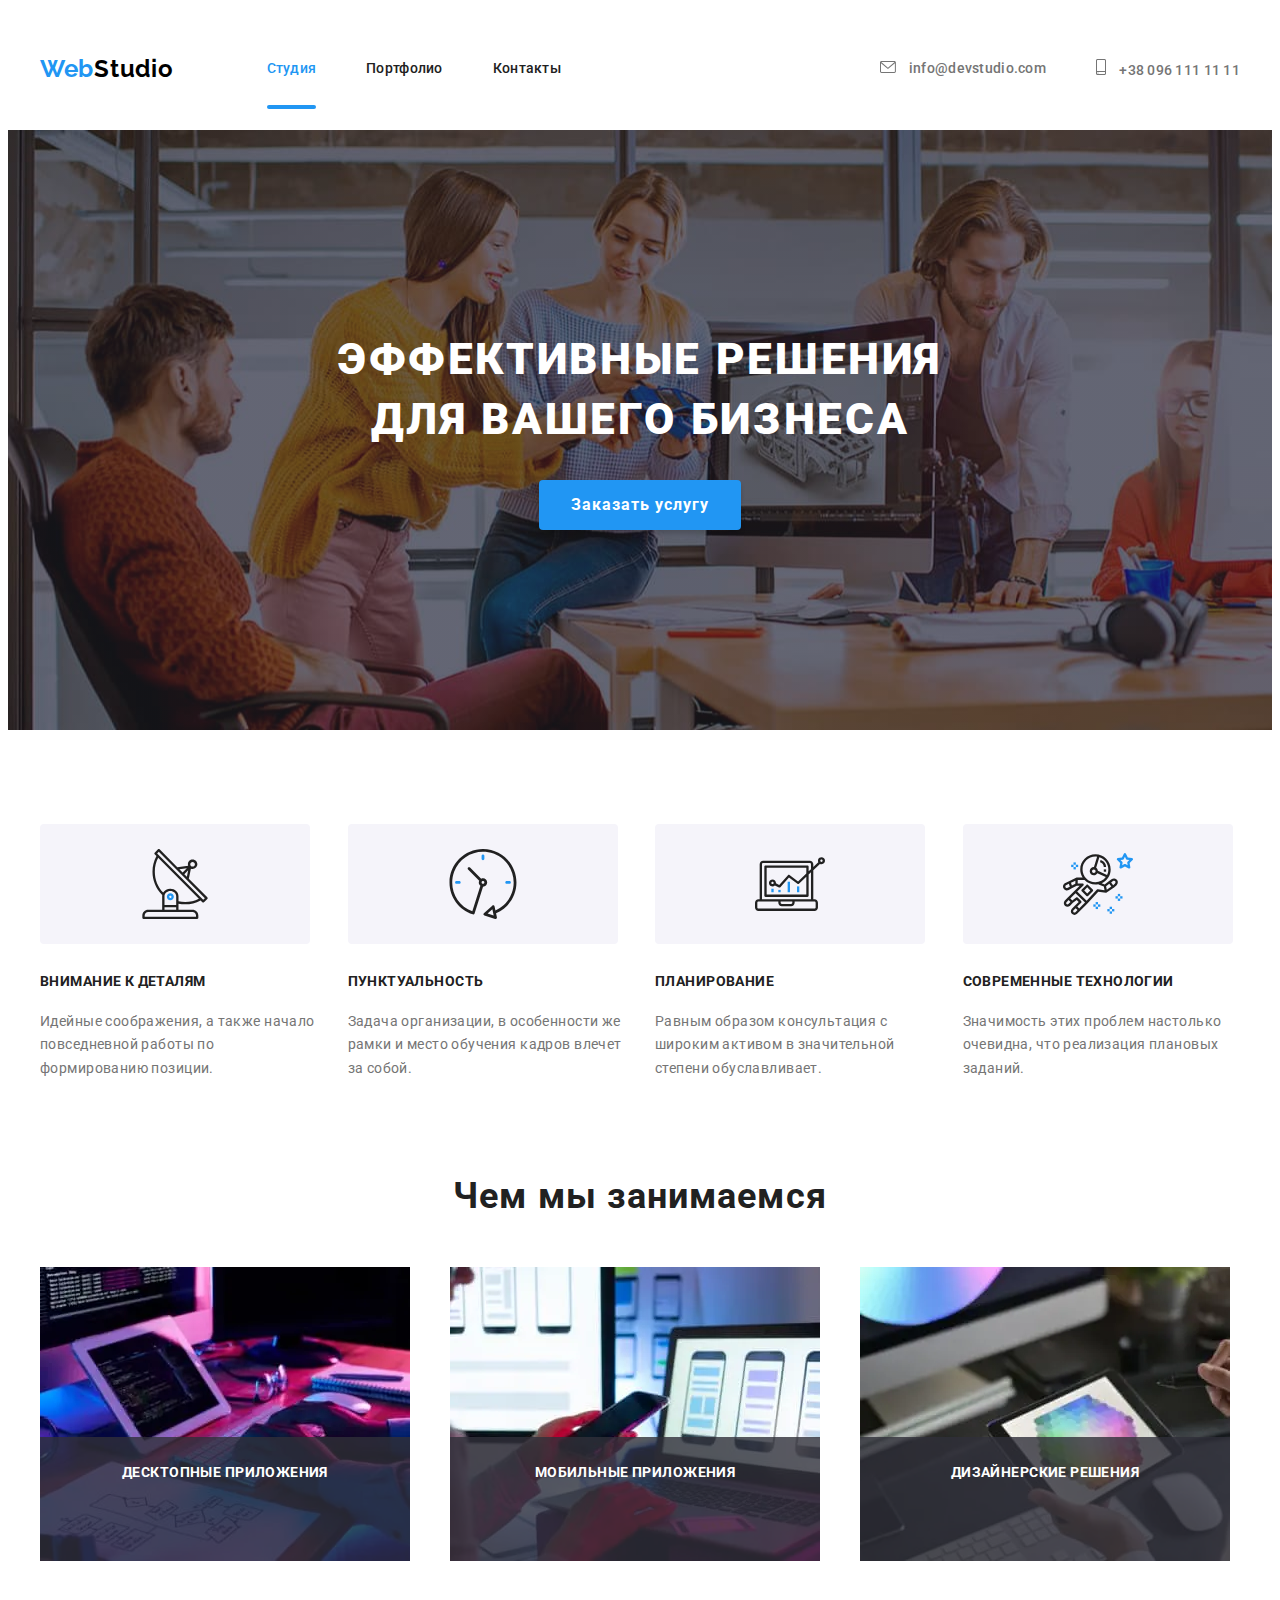
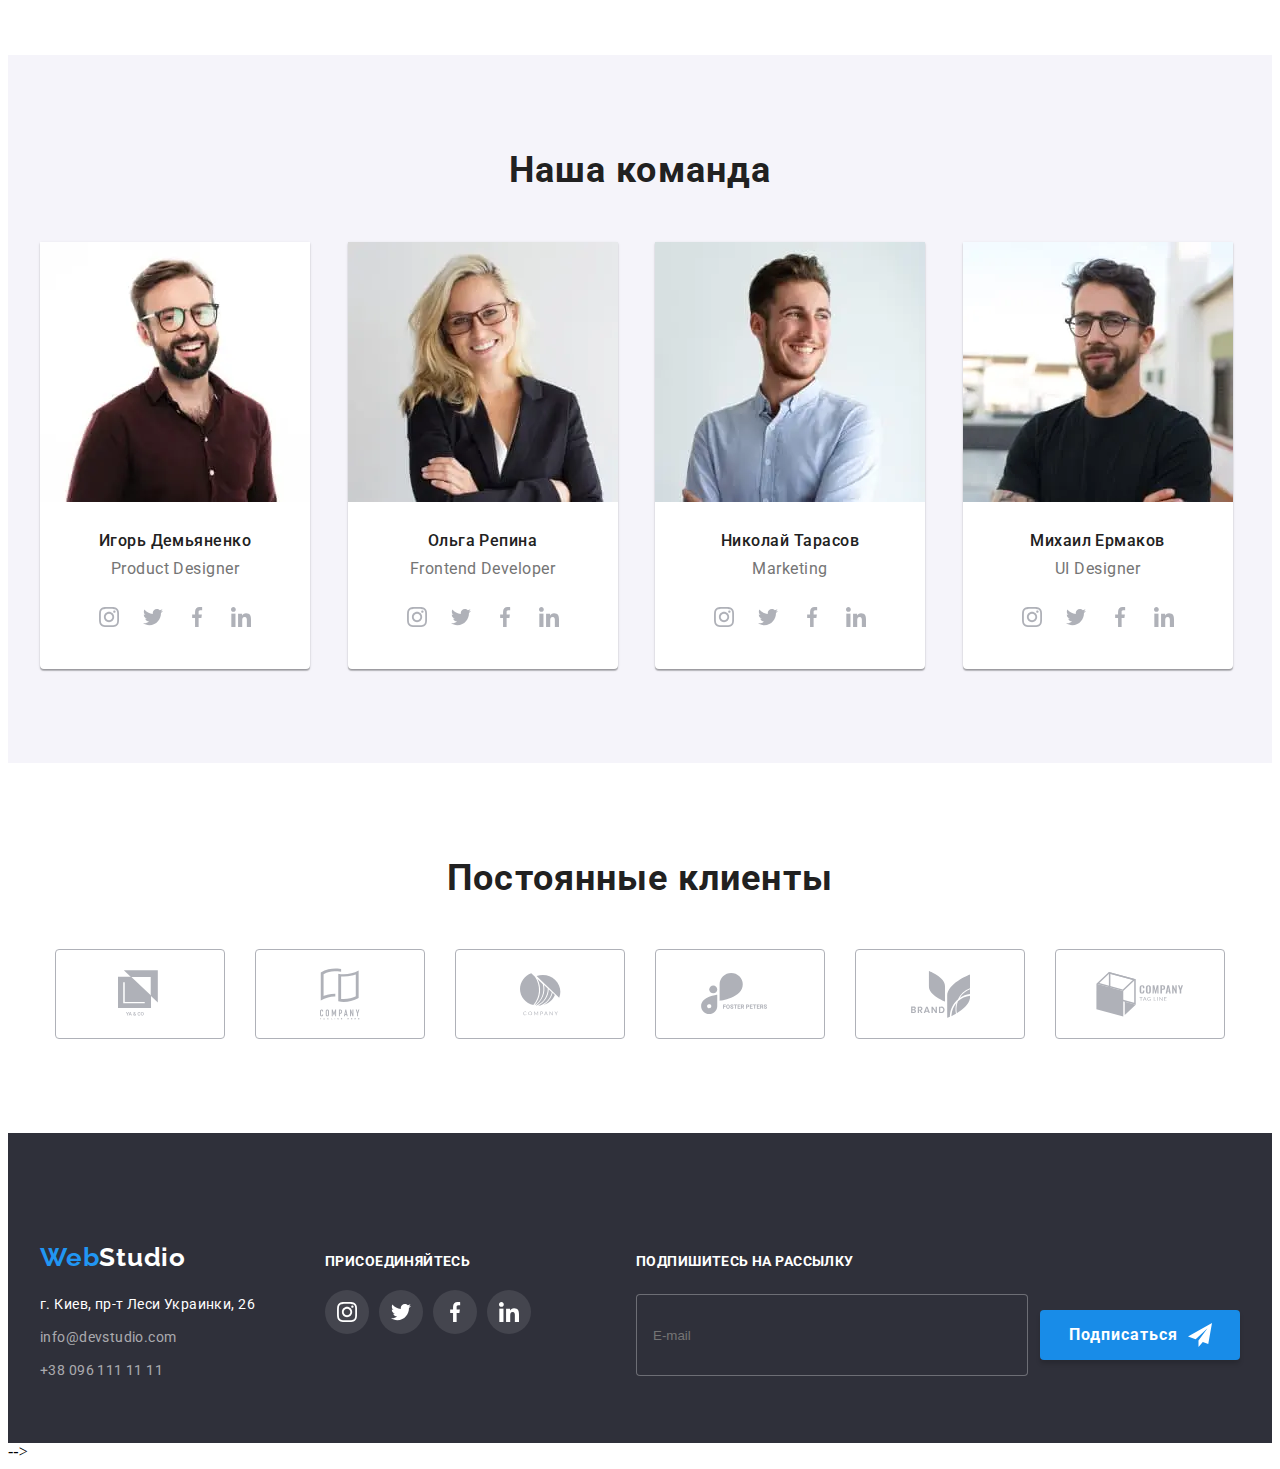
==== commit 192a982a: "." ====
--- a/index.html
+++ b/index.html
@@ -732,7 +732,7 @@
       </div>
     </footer> 
     <!--  МОДАЛЬНЫЕ ОКНА -->
-    <!--  <div class="backdrop is-hidden" data-modal>
+  <div class="backdrop is-hidden" data-modal>
       <div class="modal">
         <button class="modal__close-btn" data-modal-close type="button">
           <svg width="11" height="11">
--- a/css/main.min.css
+++ b/css/main.min.css
@@ -1,3 +1,3 @@
 :root{--main-font: "Roboto", sans-serif;--logo-font: "Raleway", sans-serif;--logo-color: #2196f3;--title-color: #212121;--font-description: #757575;--body-background-color: #ffffff;--hero-background-color: #2f303a;--button-accent-color: #188ce8;--button-section-background-color: #f5f4fa;--box-shadow-card-team: 0px 1px 3px rgba(0, 0, 0, 0.12),
-    0px 1px 1px rgba(0, 0, 0, 0.14), 0px 2px 1px rgba(0, 0, 0, 0.2);--border-radius-card-team: 0px 0px 4px 4px;--header-border: #ececec;--icon-color: #afb1b8}.link{text-decoration:none}.list{list-style:none;margin:0;padding:0}.address{font-style:normal}h1,h2,h3,p{margin:0;padding:0}ul,ol{margin:0;padding:0}img{display:block;max-width:100%}.visually-hidden{position:absolute;width:1px;height:1px;margin:-1px;border:0;padding:0;white-space:nowrap;clip-path:inset(100%);clip:rect(0 0 0 0);overflow:hidden}.container{width:100%;padding-left:15px;padding-right:15px}@media screen and (min-width: 480px){.container{width:480px;margin:0 auto}}@media screen and (min-width: 768px){.container{width:768px}}@media screen and (min-width: 1200px){.container{width:1200px}}.backdrop{position:fixed;top:0;left:0;width:100vw;height:100vh;background-color:rgba(0,0,0,0.2);opacity:1;transition:opacity 250ms cubic-bezier(0.4, 0, 0.2, 1),visibility 250ms cubic-bezier(0.4, 0, 0.2, 1)}.is-hidden{opacity:0;visibility:hidden;pointer-events:none}.backdrop.is-hidden .modal{transform:scale(0.9) translate(-50%, -50%)}.modal{padding:40px;position:absolute;top:50%;left:50%;width:528px;height:581px;background-color:#fff;transform:scale(1) translate(-50%, -50%);transition:transform 250ms cubic-bezier(0.4, 0, 0.2, 1)}.modal__close-btn{position:absolute;top:8px;right:8px;width:30px;height:30px;background:#ffffff;border:1px solid rgba(0,0,0,0.1);border-radius:50%;cursor:pointer}.modal__close-btn:hover,.modal__close-btn:focus{fill:var(--logo-color)}.modal-form{display:flex;flex-direction:column;font-family:var(--main-font);font-weight:400;font-size:12px;line-height:1.16;letter-spacing:0.01em;color:#757575}.modal-form__heading{font-family:var(--main-font);font-weight:700;font-size:20px;line-height:1.15;text-align:center;letter-spacing:0.03em;color:#212121;margin-bottom:12px}.modal-form__wrapper{position:relative;display:block;margin-top:4px}.modal-form__label{margin-bottom:10px}.modal-form__comments{margin-bottom:20px}.modal-form__input{width:100%;height:40px;padding-left:42px;border:1px solid rgba(33,33,33,0.2);border-radius:4px;transition-property:border-color;transition-duration:250ms;transition-timing-function:cubic-bezier(0.4, 0, 0.2, 1)}.modal-form__input:focus{outline:none;border-color:var(--logo-color)}.modal-form__icon{position:absolute;top:50%;left:15px;transform:translateY(-50%);transition-property:fill;transition-duration:250ms;transition-timing-function:cubic-bezier(0.4, 0, 0.2, 1)}.modal-form__input:focus+.modal-form__icon{fill:var(--logo-color)}.modal-form__message{width:100%;height:120px;margin-top:4px;padding:12px 16px;border:1px solid rgba(33,33,33,0.2);border-radius:4px;resize:none}.modal-form__message::placeholder{font-family:var(--main-font);font-weight:400;font-size:12px;line-height:1.16;letter-spacing:0.01em;color:rgba(117,117,117,0.5);transition-property:border-color;transition-duration:250ms;transition-timing-function:cubic-bezier(0.4, 0, 0.2, 1)}.modal-form__message:focus{outline:none;border-color:var(--logo-color)}.user-terms{display:flex;justify-content:center;align-items:center;font-family:var(--main-font);font-weight:400;font-size:14px;line-height:1.71;letter-spacing:0.03em;color:#757575}.user-terms::before{content:"";display:block;width:16px;height:15px;margin-right:7px;border:2px solid var(--title-color);border-radius:2px;cursor:pointer}.modal-form__check:checked+.user-terms::before{background-image:url("../images/SVG/icon-check.svg");border:var(--logo-color);background-position:center}.modal-form__check:focus+.user-terms::before{outline:1px solid var(--logo-color);border:rgba(33,150,243,0)}.link-user-terms{font-family:var(--main-font);font-weight:400;font-size:14px;line-height:1.71;letter-spacing:0.03em;text-decoration-line:underline;color:var(--logo-color)}.modal-form-btn{align-self:center;background-color:var(--button-accent-color);border:none;border-radius:4px;box-shadow:0px 4px 4px rgba(0,0,0,0.15);padding-top:10px;padding-bottom:10px;padding-left:56px;padding-right:55px;margin-top:30px;font-family:var(--main-font);font-weight:700;font-size:16px;line-height:1.87;cursor:pointer;align-items:center;text-align:center;letter-spacing:0.06em;color:var(--body-background-color)}.modal-form-btn:hover,.modal-form-btn:focus{outline:none}.social-list{display:flex;align-items:center;justify-content:space-between}.social-list__icon{width:20px;height:20px;align-items:center;justify-content:center;transition-property:fill;transition-duration:250ms;transition-timing-function:cubic-bezier(0.4, 0, 0.2, 1)}.social-list__link{display:flex;align-items:center;justify-content:center;width:44px;height:44px;border-radius:50%;background-color:var(--body-background-color);fill:var(--icon-color);transition-property:background-color;transition-duration:250ms;transition-timing-function:cubic-bezier(0.4, 0, 0.2, 1)}.social-list__link:hover,.social-list__link:focus{background-color:var(--logo-color)}.social-list__link:hover .social-list__icon,.social-list__link:focus .social-list__icon{fill:var(--body-background-color)}.logo_light-theme{color:var(--logo-color)}.logo{font-family:var(--logo-font);font-weight:700;font-size:24px;line-height:1.17;letter-spacing:0.03em;color:#000000}@media screen and (max-width: 768px){.navigation__list{display:none}.contacts__list{display:none}.burger-btn{border:none;padding:0;background-color:transparent}.burger-btn__icon{width:24px;height:16px}.burger-btn:hover .burger-btn__icon,.burger-btn:focus .burger-btn__icon,.burger-btn__icon .burger-btn:hover,.burger-btn__icon .burger-btn:focus{fill:var(--logo-color);cursor:pointer}.header .container{display:flex;align-items:center;justify-content:space-between;padding-top:16px;padding-bottom:16px}.mobile-menu{position:fixed;width:100vw;height:100vh;max-width:480px;left:50%;top:0%;background-color:#fff;padding:48px 40px;transform:translateX(-50%);opacity:0;visibility:hidden;pointer-events:none;transition:opacity 250ms linear, visibility 250ms linear}.mobile-menu.is-open{display:flex;flex-direction:column;justify-content:space-between;opacity:1;visibility:visible;pointer-events:auto;transition:opacity 250ms linear, visibility 250ms linear}.mobile-menu__close-btn{position:absolute;top:21px;right:25px;width:40px;height:40px;cursor:pointer;background-color:transparent;border:0}.mobile-menu__close-btn:hover,.mobile-menu__close-btn:focus{fill:var(--logo-color)}.mobile-menu__link{font-family:var(--main-font);font-weight:500;font-size:40px;line-height:1.18;letter-spacing:0.02em;color:var(--title-color)}.mobile-menu__item:not(:last-child){margin-bottom:32px}.modile-menu_contacts-list{display:flex}.mobile-menu__contacts-item:not(:last-child){margin-bottom:32px}.mobile-menu__contacts-tel{font-family:var(--main-font);font-weight:500;font-size:34px;line-height:1.18;letter-spacing:0.02em;color:#2196f3}.mobile-menu__contacts-mail{font-family:var(--main-font);font-weight:500;font-size:24px;line-height:1.17;letter-spacing:0.02em;color:#757575}.mobile-menu__social-item{display:inline-flex}.mobile-menu__social-link{font-family:var(--main-font);font-weight:500;font-size:18px;line-height:1.23;letter-spacing:0.02em;color:#2196f3}.mobile-menu__social-item{border-right:1px solid rgba(33,33,33,0.2)}.mobile-menu__social-item:last-child{border-right:none}.mobile-menu__social-item:not(:last-child){margin-right:10px;padding-right:10px}.mobile-menu__item:hover,.mobile-menu__item:focus{color:var(--logo-color);cursor:pointer}.mobile-menu__item .current{color:var(--logo-color)}}@media screen and (min-width: 768px){.burger-btn,.mobile-menu,.mobile-menu__contacts-list,.mobile-menu__social-list{display:none}.header .container{display:flex;justify-content:space-between;height:80px;padding-top:21px;padding-bottom:21px}.logo{margin-right:88px}.navigation,.navigation__list,.navigation__item{display:flex;align-items:center}.navigation__item:not(:last-child){margin-right:50px}.contacts__list,.contacts__item{display:flex;flex-direction:column;justify-content:space-between}.contacts__link{font-family:var(--main-font);font-weight:500;font-size:12px;line-height:1.17;letter-spacing:0.02em;color:#757575}.navigation__link{font-family:var(--main-font);font-weight:500;font-size:14px;line-height:1.15;letter-spacing:0.02em;color:#212121}.navigation__link{position:relative;font-family:var(--main-font);font-weight:500;font-size:14px;line-height:1.14;letter-spacing:0.02em;color:var(--title-color);padding:32px 0px;transition-property:color;transition-duration:250ms;transition-timing-function:cubic-bezier(0.4, 0, 0.2, 1)}.navigation__item .navigation__link:hover,.navigation__item .navigation__link:focus{color:var(--logo-color);cursor:pointer}.navigation__item .navigation__link.current{color:var(--logo-color)}.current.navigation__link::after{position:absolute;content:"";display:block;width:100%;height:4px;border-radius:4px;background-color:var(--logo-color);bottom:0;left:0}}@media screen and (min-width: 1200px){.logo{margin-right:93px}.contacts__list{margin-left:auto}.contacts__list{display:flex;flex-direction:row}.contacts__list,.contacts__item,.navigation__item,.navigation{align-items:center}.contacts__item+.contacts__item{margin-left:50px}}.contacts__link{align-items:center;font-family:var(--main-font);font-weight:500;font-size:14px;line-height:1.14;letter-spacing:0.02em;color:var(--font-description);transition-property:color;transition-duration:250ms;transition-timing-function:cubic-bezier(0.4, 0, 0.2, 1)}.contacts__link:focus .auth-icon,.contacts__link:hover .auth-icon,.contacts__link:hover,.contacts__link:focus{color:var(--logo-color);fill:var(--logo-color);cursor:pointer}.contacts__mail-icon{height:12px;width:16px;margin-right:10px;fill:var(--font-description);transition-property:fill;transition-duration:250ms;transition-timing-function:cubic-bezier(0.4, 0, 0.2, 1)}.contacts__icon-smartphone{height:16px;width:10px;margin-right:10px;fill:var(--font-description);transition-property:fill;transition-duration:250ms;transition-timing-function:cubic-bezier(0.4, 0, 0.2, 1)}@media screen and (max-width: 768px){.hero{max-width:480px;background-image:linear-gradient(rgba(47,48,58,0.4), rgba(47,48,58,0.4)),url("../images/hero/hero-480x400.jpg");background-repeat:no-repeat;background-size:cover;background-color:var(--hero-background-color);padding-top:118px;padding-bottom:118px;margin:0 auto}}@media screen and (max-width: 768px) and (min-device-pixel-ratio: 2), screen and (max-width: 768px) and (-webkit-min-device-pixel-ratio: 2), screen and (max-width: 768px) and (min-resolution: 192dpi), screen and (max-width: 768px) and (min-resolution: 2dppx){.hero{background-image:url("../images/hero/hero-480x400@2x.jpg")}}@media screen and (max-width: 768px){.hero .container{text-align:center}.hero__title{margin-left:auto;margin-right:auto;margin-bottom:30px;max-width:360px;font-family:var(--main-font);font-weight:900;font-size:26px;line-height:1.62;text-align:center;letter-spacing:0.06em;text-transform:uppercase;color:var(--body-background-color)}}@media screen and (min-width: 768px){.hero{max-width:768px;background-image:linear-gradient(rgba(47,48,58,0.4), rgba(47,48,58,0.4)),url("../images/hero/hero-768x400.jpg");background-repeat:no-repeat;background-size:cover;background-color:var(--hero-background-color);padding-top:118px;padding-bottom:118px;margin:0 auto}}@media screen and (min-width: 768px) and (min-device-pixel-ratio: 2), screen and (min-width: 768px) and (-webkit-min-device-pixel-ratio: 2), screen and (min-width: 768px) and (min-resolution: 192dpi), screen and (min-width: 768px) and (min-resolution: 2dppx){.hero{background-image:url("../images/hero/hero-768x400@2x.jpg")}}@media screen and (min-width: 768px){.hero .container{text-align:center}.hero__title{margin-left:auto;margin-right:auto;margin-bottom:30px;max-width:360px;font-family:var(--main-font);font-weight:900;font-size:26px;line-height:1.62;text-align:center;letter-spacing:0.06em;text-transform:uppercase;color:var(--body-background-color)}}@media screen and (min-width: 1200px){.hero{max-width:100vw;background-image:linear-gradient(rgba(47,48,58,0.4), rgba(47,48,58,0.4)),url("../images/hero/hero-1600x600.jpg");background-repeat:no-repeat;background-size:cover;background-color:var(--hero-background-color);padding-top:200px;padding-bottom:200px;margin:0 auto}}@media screen and (min-width: 1200px) and (min-device-pixel-ratio: 2), screen and (min-width: 1200px) and (-webkit-min-device-pixel-ratio: 2), screen and (min-width: 1200px) and (min-resolution: 192dpi), screen and (min-width: 1200px) and (min-resolution: 2dppx){.hero{background-image:url("../images/hero/hero-1600x600@2x.jpg")}}@media screen and (min-width: 1200px){.hero .container{text-align:center}.hero__title{max-width:696px;margin-left:auto;margin-right:auto;margin-bottom:30px;font-family:var(--main-font);font-weight:900;font-size:44px;line-height:1.36;text-align:center;letter-spacing:0.06em;text-transform:uppercase;color:var(--body-background-color)}}.hero__button{border-radius:4px;box-shadow:0px 4px 4px rgba(0,0,0,0.15);min-width:200px;padding:10px 32px;border:0px;font-family:var(--main-font);font-weight:700;font-size:16px;line-height:1.87;outline:none;cursor:pointer;align-items:center;text-align:center;letter-spacing:0.06em;background-color:var(--logo-color);color:var(--body-background-color)}.hero__button:hover,.hero__button:focus{background:var(--button-accent-color)}.benefits__icon{width:70px;height:70px}@media screen and (max-width: 767px){.benefits{padding-top:60px;padding-bottom:60px}.benefits__thumb{display:flex;max-width:450px;height:120px;justify-content:center;align-items:center;margin-bottom:30px;background:var(--button-section-background-color)}.benefits__description{margin-bottom:30px}.benefits__title{text-align:center}.benefits__title{margin-bottom:20px;font-family:var(--main-font);font-weight:700;font-size:14px;line-height:1.14;letter-spacing:0.03em;text-transform:uppercase;color:var(--title-color)}.benefits__description{font-family:var(--main-font);font-weight:400;font-size:14px;line-height:1.71;letter-spacing:0.03em;color:var(--font-description)}}@media screen and (min-width: 768px){.benefits{padding-top:60px;padding-bottom:60px}.benefits__thumb{display:flex;justify-content:center;align-items:center;margin-bottom:30px;background:var(--button-section-background-color);max-width:354px;height:120px}.benefits__list{display:flex;flex-wrap:wrap;margin-left:-30px;margin-top:-30px;margin-right:0px;margin-bottom:0px;padding:0px}.benefits__item{margin-left:30px;margin-top:30px;flex-basis:calc(100% / 2 - 30px)}.benefits__title{margin-bottom:20px;font-family:var(--main-font);font-weight:700;font-size:14px;line-height:1.14;letter-spacing:0.03em;text-transform:uppercase;color:var(--title-color)}.benefits__description{font-family:var(--main-font);font-weight:400;font-size:14px;line-height:1.71;letter-spacing:0.03em;color:var(--font-description)}}@media screen and (min-width: 1200px){.benefits{padding-top:94px;padding-bottom:94px}.benefits__list{display:flex;margin-left:-30px;margin-top:-30px;margin-right:0px;margin-bottom:0px;padding:0px}.benefits__thumb{width:270px;height:120px;display:flex;justify-content:center;align-items:center;margin-bottom:30px;background:var(--button-section-background-color);border-radius:4px}.benefits__item{display:flex;flex-wrap:wrap;margin-left:30px;flex-basis:calc(100% / 4 - 30px)}.benefits__title{margin-bottom:20px;font-family:var(--main-font);font-weight:700;font-size:14px;line-height:1.14;letter-spacing:0.03em;text-transform:uppercase;color:var(--title-color)}.benefits__description{font-family:var(--main-font);font-weight:400;font-size:14px;line-height:1.71;letter-spacing:0.03em;color:var(--font-description)}}@media screen and (max-width: 1200px){.servises{display:none}}@media screen and (min-width: 1200px){.servises{padding-bottom:94px}.servises__title{margin-bottom:50px;font-family:var(--main-font);font-weight:700;font-size:36px;line-height:1.17;text-align:center;letter-spacing:0.03em;color:var(--title-color)}.servises__list{display:flex;margin-left:-30px}.servises__item{display:flex;flex-wrap:wrap;margin-left:30px;flex-basis:calc(100% / 3 - 30px)}.servises__wrapper{position:relative}.servises__name{position:absolute;left:0;bottom:0;padding-top:27px;padding-bottom:27px;width:100%;height:70px;font-family:var(--main-font);font-weight:700;font-size:14px;line-height:1.15;text-align:center;letter-spacing:0.03em;text-transform:uppercase;color:#fff;background-color:rgba(47,48,58,0.8)}}.team{background:var(--button-section-background-color);padding-top:60px;padding-bottom:60px}.team__title{margin-bottom:30px;font-family:var(--main-font);font-weight:700;font-size:28px;line-height:1.18;text-align:center;letter-spacing:0.03em;color:var(--title-color)}.team__card{background:var(--body-background-color);box-shadow:var(--box-shadow-card-team);border-radius:var(--border-radius-card-team);text-align:center}.team__name{margin-bottom:10px;font-family:var(--main-font);font-weight:500;font-size:16px;line-height:1.18;letter-spacing:0.03em;color:var(--title-color)}.team__profession{margin-bottom:16px;font-family:var(--main-font);font-weight:400;font-size:16px;line-height:1.18;letter-spacing:0.03em;color:var(--font-description)}.social-list{justify-content:center}@media screen and (max-width: 768px){.team__item:not(:last-child){margin-bottom:30px}.team__description{padding-top:30px;padding-bottom:24px;margin-left:auto;margin-right:auto}}@media screen and (min-width: 768px){.team__list{display:flex;flex-wrap:wrap;margin-left:-30px;margin-top:-30px;margin-right:0;margin-bottom:0}.team__item{margin-left:30px;margin-top:30px;flex-basis:calc(100% / 2 - 30px)}.team__card{width:354px}.team__description{padding-top:30px;padding-bottom:24px;padding-left:74px;padding-right:74px;margin-left:auto;margin-right:auto}}@media screen and (min-width: 1200px){.team{background:var(--button-section-background-color);padding-top:94px;padding-bottom:94px}.team__title{margin-bottom:50px;font-family:var(--main-font);font-weight:700;font-size:36px;line-height:1.17;text-align:center;letter-spacing:0.03em;color:var(--title-color)}.team__list{display:flex;margin-left:-30px}.team__item{display:flex;flex-wrap:wrap;margin-left:30px;flex-basis:calc(100% / 4 - 30px)}.team__description{padding-top:30px;padding-bottom:30px;padding-left:32px;padding-right:32px;margin-left:auto;margin-right:auto}.team__card{width:270px}}@media screen and (max-width: 1200px){.clients{padding-top:60px;padding-bottom:60px}.clients__title{font-family:var(--main-font);font-weight:700;font-size:28px;line-height:1.18;text-align:center;letter-spacing:0.03em;color:var(--title-color);margin-bottom:50px}}@media screen and (max-width: 768px){.clients__list{display:flex;flex-wrap:wrap;justify-content:center;margin-left:-30px;margin-top:-30px}.clients__item{display:flex;margin-left:30px;margin-top:30px;flex-basis:calc(100% / 2 - 30px)}.clients__icon{display:flex;border:1px solid #afb1b8;box-sizing:border-box;border-radius:4px;width:210px;height:92px;justify-content:center;align-items:center;cursor:pointer;transition-property:border;transition-duration:250ms;transition-timing-function:cubic-bezier(0.4, 0, 0.2, 1)}.clients__icon{fill:var(--icon-color);transition-property:fill;transition-duration:250ms}.clients__item:hover .clients__icon,.clients__item:focus .clients__icon{border:1px solid var(--logo-color);fill:var(--logo-color)}}@media screen and (min-width: 768px){.clients__list{display:flex;flex-wrap:wrap;justify-content:center;margin-left:-30px;margin-top:-30px}.clients__item{display:flex;margin-left:30px;margin-top:30px;flex-basis:calc(100% / 3 - 30px)}.clients__icon{display:flex;border:1px solid #afb1b8;box-sizing:border-box;border-radius:4px;width:226px;height:92px;justify-content:center;align-items:center;cursor:pointer;transition-property:border;transition-duration:250ms;transition-timing-function:cubic-bezier(0.4, 0, 0.2, 1)}.clients__icon{fill:var(--icon-color);transition-property:fill;transition-duration:250ms}.clients__item:hover .clients__icon,.clients__item:focus .clients__icon{border:1px solid var(--logo-color);fill:var(--logo-color)}}@media screen and (min-width: 1200px){.clients{padding-top:94px;padding-bottom:94px}.clients__title{font-family:var(--main-font);font-weight:700;font-size:36px;line-height:1.17;text-align:center;letter-spacing:0.03em;color:var(--title-color);margin-bottom:50px}.clients__list{display:flex;flex-wrap:wrap}.clients__item{display:flex;flex-basis:auto}.clients__icon{display:flex;border:1px solid #afb1b8;box-sizing:border-box;border-radius:4px;width:170px;height:90px;justify-content:center;align-items:center;cursor:pointer;transition-property:border;transition-duration:250ms;transition-timing-function:cubic-bezier(0.4, 0, 0.2, 1)}.clients__icon{fill:var(--icon-color);transition-property:fill;transition-duration:250ms}.clients__item:hover .clients__icon,.clients__item:focus .clients__icon{border:1px solid var(--logo-color);fill:var(--logo-color)}}.footer{background-color:var(--hero-background-color)}.footer__info{display:flex;align-items:baseline;padding-top:60px;padding-bottom:60px}.logo-footer{margin-bottom:20px;display:inline-block;font-family:var(--logo-font);font-weight:700;font-size:26px;line-height:1.19;letter-spacing:0.03em;color:var(--body-background-color)}.logo-footer__text{color:var(--logo-color)}.address__item:not(:last-child){margin-bottom:9px}.address__contacts{transition-property:color;transition-duration:250ms;transition-timing-function:cubic-bezier(0.4, 0, 0.2, 1)}.address__link{font-family:var(--main-font);font-weight:400;font-size:14px;line-height:1.71;letter-spacing:0.03em;color:var(--body-background-color)}.address__contacts{font-family:var(--main-font);font-weight:400;font-size:14px;line-height:1.71;letter-spacing:0.03em;color:rgba(255,255,255,0.6)}.address__contacts:hover,.address__contacts:focus{color:var(--logo-color)}.address-wrapper{display:inline-block}.join-us{display:inline-block;margin-left:70px}.footer-social-list{display:flex}.footer-social-list__link{display:flex;align-items:center;justify-content:center;width:44px;height:44px;border-radius:50px;background-color:rgba(255,255,255,0.1);transition-property:background-color;transition-duration:250ms;transition-timing-function:cubic-bezier(0.4, 0, 0.2, 1)}.footer-social-list__link:focus,.footer-social-list__link:hover{background-color:var(--logo-color)}.footer-social-list__item:not(:last-child){margin-right:10px}.footer-social-list__icon{width:20px;height:20px;fill:white}.join-us__title{display:inline-block;font-family:var(--main-font);font-weight:700;font-size:14px;line-height:1.15;letter-spacing:0.03em;text-transform:uppercase;color:var(--body-background-color);margin-bottom:20px}.mailing{margin-left:93px;display:flex;flex-direction:column;margin-left:auto}.mailing__title{display:block;font-family:var(--main-font);font-weight:700;font-size:14px;line-height:1.15;letter-spacing:0.03em;text-transform:uppercase;color:#ffffff;margin-bottom:20px}.mailing__form{display:flex;align-items:stretch}.mailing__form::placeholder{display:flex;font-family:var(--main-font);font-weight:400;font-size:16px;line-height:1.25x;letter-spacing:0.03em;color:rgba(255,255,255,0.6)}.mailing__input{display:flex;width:358px;height:50px;padding:15px 16px;outline:none;color:#fff;border:1px solid rgba(255,255,255,0.3);border-radius:4px;background:#2f303a}.mailing__form-btn{display:flex;background-color:var(--button-accent-color);border:none;min-width:200px;height:50px;border-radius:4px;box-shadow:0px 4px 4px rgba(0,0,0,0.15);padding-top:10px;padding-bottom:10px;padding-left:29px;margin-left:12px;font-family:var(--main-font);font-weight:700;font-size:16px;line-height:1.87;cursor:pointer;align-items:center;text-align:center;letter-spacing:0.06em;color:var(--body-background-color)}.send-btm{margin-left:10px}.header.portfolio{border-bottom:1px solid var(--header-border)}.link li{list-style:none}.filters{padding-top:94px;padding-bottom:94px}.filters__list{display:flex;justify-content:center;margin-bottom:50px}.filters__item:not(:last-child){margin-right:9px}.filters__button{padding:6px 22px;border-radius:4px;font-family:var(--main-font);font-weight:500;font-size:16px;line-height:1.62;text-align:center;letter-spacing:0.03em;color:var(--title-color);background:var(--button-section-background-color);border-color:var(--button-section-background-color);cursor:pointer;border-style:none;transition-property:background-color, color, border-color;transition-duration:250ms;transition-timing-function:cubic-bezier(0.4, 0, 0.2, 1)}.filters__button:hover,.filters__button:focus{background:var(--logo-color);color:var(--body-background-color);border-color:var(--logo-color);box-shadow:0px 3px 1px rgba(0,0,0,0.1),0px 1px 2px rgba(0,0,0,0.08),0px 2px 2px rgba(0,0,0,0.12)}.cards{display:flex;flex-wrap:wrap;margin-left:-30px;margin-top:-30px;margin-right:0;margin-bottom:0}.cards__item{display:flex;margin-left:30px;margin-top:30px;flex-basis:calc(100% / 3 - 30px)}.cards__description{padding-top:20px;padding-bottom:20px;padding-right:24px;padding-left:24px;border:1px solid #eeeeee;box-sizing:border-box}.cards__title{font-family:var(--main-font);font-weight:700;font-size:18px;line-height:2;letter-spacing:0.06em;color:var(--title-color)}.cards__filter{font-family:Roboto;font-style:normal;font-weight:normal;font-size:16px;line-height:30px;letter-spacing:0.03em;color:var(--font-description)}.cards__wrapper{position:relative;overflow:hidden}.cards__wrapper .cards__overlay{position:absolute;left:0px;bottom:0px;height:100%;width:100%;padding-left:24px;padding-right:24px;padding-top:63px;font-family:var(--main-font);font-weight:normal;font-size:18px;line-height:1.56;letter-spacing:0.03em;color:#ffffff;background-color:rgba(33,150,243,0.9);transform:translateY(100%);opacity:0;transition:transform 250ms cubic-bezier(0.4, 0, 0.2, 1),opacity 250ms cubic-bezier(0.4, 0, 0.2, 1)}.cards__article:focus,.cards__article:hover{background:#ffffff;box-shadow:0px 1px 1px rgba(0,0,0,0.12),0px 4px 4px rgba(0,0,0,0.06),1px 4px 6px rgba(0,0,0,0.16)}.cards__article:focus:hover .cards__overlay,.cards__article:focus:focus .cards__overlay,.cards__article:hover:hover .cards__overlay,.cards__article:hover:focus .cards__overlay{transform:translateY(0%);opacity:1}
+    0px 1px 1px rgba(0, 0, 0, 0.14), 0px 2px 1px rgba(0, 0, 0, 0.2);--border-radius-card-team: 0px 0px 4px 4px;--header-border: #ececec;--icon-color: #afb1b8}.link{text-decoration:none}.list{list-style:none;margin:0;padding:0}.address{font-style:normal}h1,h2,h3,p{margin:0;padding:0}ul,ol{margin:0;padding:0}img{display:block;max-width:100%}.visually-hidden{position:absolute;width:1px;height:1px;margin:-1px;border:0;padding:0;white-space:nowrap;clip-path:inset(100%);clip:rect(0 0 0 0);overflow:hidden}.container{width:100%;padding-left:15px;padding-right:15px}@media screen and (min-width: 480px){.container{width:480px;margin:0 auto}}@media screen and (min-width: 768px){.container{width:768px}}@media screen and (min-width: 1200px){.container{width:1200px}}.backdrop{position:fixed;top:0;left:0;width:100vw;height:100vh;background-color:rgba(0,0,0,0.2);opacity:1;transition:opacity 250ms cubic-bezier(0.4, 0, 0.2, 1),visibility 250ms cubic-bezier(0.4, 0, 0.2, 1)}.is-hidden{opacity:0;visibility:hidden;pointer-events:none}.backdrop.is-hidden .modal{transform:scale(0.9) translate(-50%, -50%)}@media screen and (max-width: 768px){.modal{padding:40px;position:absolute;top:50%;left:50%;max-width:450px;max-height:609px;background-color:#fff;transform:scale(1) translate(-50%, -50%);transition:transform 250ms cubic-bezier(0.4, 0, 0.2, 1)}.user-terms{display:flex;margin:0 auto;align-items:center;font-family:var(--main-font);font-weight:400;font-size:12px;line-height:1.17;letter-spacing:0.03em;color:#757575}.user-terms::before{content:"";display:block;width:16px;height:15px;margin-right:7px;border:2px solid var(--title-color);border-radius:2px;cursor:pointer}.modal-form__check:checked+.user-terms::before{background-image:url("../images/SVG/icon-check.svg");border:var(--logo-color);background-position:center}.modal-form__check:focus+.user-terms::before{outline:1px solid var(--logo-color);border:rgba(33,150,243,0)}.link-user-terms{font-family:var(--main-font);font-weight:400;font-size:12px;line-height:1.17;letter-spacing:0.03em;text-decoration-line:underline;color:var(--logo-color)}}.modal__close-btn{position:absolute;top:8px;right:8px;width:30px;height:30px;background:#ffffff;border:1px solid rgba(0,0,0,0.1);border-radius:50%;cursor:pointer}.modal__close-btn:hover,.modal__close-btn:focus{fill:var(--logo-color)}.modal-form{display:flex;flex-direction:column;font-family:var(--main-font);font-weight:400;font-size:12px;line-height:1.16;letter-spacing:0.01em;color:#757575}.modal-form__heading{font-family:var(--main-font);font-weight:700;font-size:20px;line-height:1.15;text-align:center;letter-spacing:0.03em;color:#212121;margin-bottom:12px}.modal-form__wrapper{position:relative;display:block;margin-top:4px}.modal-form__label{margin-bottom:10px}.modal-form__comments{margin-bottom:20px}.modal-form__input{width:100%;height:40px;padding-left:42px;border:1px solid rgba(33,33,33,0.2);border-radius:4px;transition-property:border-color;transition-duration:250ms;transition-timing-function:cubic-bezier(0.4, 0, 0.2, 1)}.modal-form__input:focus{outline:none;border-color:var(--logo-color)}.modal-form__icon{position:absolute;top:50%;left:15px;transform:translateY(-50%);transition-property:fill;transition-duration:250ms;transition-timing-function:cubic-bezier(0.4, 0, 0.2, 1)}.modal-form__input:focus+.modal-form__icon{fill:var(--logo-color)}.modal-form__message{width:100%;height:120px;margin-top:4px;padding:12px 16px;border:1px solid rgba(33,33,33,0.2);border-radius:4px;resize:none}.modal-form__message::placeholder{font-family:var(--main-font);font-weight:400;font-size:12px;line-height:1.16;letter-spacing:0.01em;color:rgba(117,117,117,0.5);transition-property:border-color;transition-duration:250ms;transition-timing-function:cubic-bezier(0.4, 0, 0.2, 1)}.modal-form__message:focus{outline:none;border-color:var(--logo-color)}.modal-form-btn{align-self:center;background-color:var(--button-accent-color);border:none;border-radius:4px;box-shadow:0px 4px 4px rgba(0,0,0,0.15);padding-top:10px;padding-bottom:10px;padding-left:56px;padding-right:55px;margin-top:30px;font-family:var(--main-font);font-weight:700;font-size:16px;line-height:1.87;cursor:pointer;align-items:center;text-align:center;letter-spacing:0.06em;color:var(--body-background-color)}.modal-form-btn:hover,.modal-form-btn:focus{outline:none}.social-list{display:flex;align-items:center;justify-content:space-between}.social-list__icon{width:20px;height:20px;align-items:center;justify-content:center;transition-property:fill;transition-duration:250ms;transition-timing-function:cubic-bezier(0.4, 0, 0.2, 1)}.social-list__link{display:flex;align-items:center;justify-content:center;width:44px;height:44px;border-radius:50%;background-color:var(--body-background-color);fill:var(--icon-color);transition-property:background-color;transition-duration:250ms;transition-timing-function:cubic-bezier(0.4, 0, 0.2, 1)}.social-list__link:hover,.social-list__link:focus{background-color:var(--logo-color)}.social-list__link:hover .social-list__icon,.social-list__link:focus .social-list__icon{fill:var(--body-background-color)}.logo_light-theme{color:var(--logo-color)}.logo{font-family:var(--logo-font);font-weight:700;font-size:24px;line-height:1.17;letter-spacing:0.03em;color:#000000}@media screen and (max-width: 768px){.navigation__list{display:none}.contacts__list{display:none}.burger-btn{border:none;padding:0;background-color:transparent}.burger-btn__icon{width:24px;height:16px}.burger-btn:hover .burger-btn__icon,.burger-btn:focus .burger-btn__icon,.burger-btn__icon .burger-btn:hover,.burger-btn__icon .burger-btn:focus{fill:var(--logo-color);cursor:pointer}.header .container{display:flex;align-items:center;justify-content:space-between;padding-top:16px;padding-bottom:16px}.mobile-menu{position:fixed;width:100vw;height:100vh;max-width:480px;left:50%;top:0%;background-color:#fff;padding:48px 40px;transform:translateX(-50%);opacity:0;visibility:hidden;pointer-events:none;transition:opacity 250ms linear, visibility 250ms linear}.mobile-menu.is-open{display:flex;flex-direction:column;justify-content:space-between;opacity:1;visibility:visible;pointer-events:auto;transition:opacity 250ms linear, visibility 250ms linear}.mobile-menu__close-btn{position:absolute;top:21px;right:25px;width:40px;height:40px;cursor:pointer;background-color:transparent;border:0}.mobile-menu__close-btn:hover,.mobile-menu__close-btn:focus{fill:var(--logo-color)}.mobile-menu__link{font-family:var(--main-font);font-weight:500;font-size:40px;line-height:1.18;letter-spacing:0.02em;color:var(--title-color)}.mobile-menu__item:not(:last-child){margin-bottom:32px}.modile-menu_contacts-list{display:flex}.mobile-menu__contacts-item:not(:last-child){margin-bottom:32px}.mobile-menu__contacts-tel{font-family:var(--main-font);font-weight:500;font-size:34px;line-height:1.18;letter-spacing:0.02em;color:#2196f3}.mobile-menu__contacts-mail{font-family:var(--main-font);font-weight:500;font-size:24px;line-height:1.17;letter-spacing:0.02em;color:#757575}.mobile-menu__social-item{display:inline-flex}.mobile-menu__social-link{font-family:var(--main-font);font-weight:500;font-size:18px;line-height:1.23;letter-spacing:0.02em;color:#2196f3}.mobile-menu__social-item{border-right:1px solid rgba(33,33,33,0.2)}.mobile-menu__social-item:last-child{border-right:none}.mobile-menu__social-item:not(:last-child){margin-right:10px;padding-right:10px}.mobile-menu__item:hover,.mobile-menu__item:focus{color:var(--logo-color);cursor:pointer}.mobile-menu__item .current{color:var(--logo-color)}}@media screen and (min-width: 768px){.burger-btn,.mobile-menu,.mobile-menu__contacts-list,.mobile-menu__social-list{display:none}.header .container{display:flex;justify-content:space-between;height:80px;padding-top:21px;padding-bottom:21px}.logo{margin-right:88px}.navigation,.navigation__list,.navigation__item{display:flex;align-items:center}.navigation__item:not(:last-child){margin-right:50px}.contacts__list,.contacts__item{display:flex;flex-direction:column;justify-content:space-between}.contacts__link{font-family:var(--main-font);font-weight:500;font-size:12px;line-height:1.17;letter-spacing:0.02em;color:#757575}.navigation__link{font-family:var(--main-font);font-weight:500;font-size:14px;line-height:1.15;letter-spacing:0.02em;color:#212121}.navigation__link{position:relative;font-family:var(--main-font);font-weight:500;font-size:14px;line-height:1.14;letter-spacing:0.02em;color:var(--title-color);padding:32px 0px;transition-property:color;transition-duration:250ms;transition-timing-function:cubic-bezier(0.4, 0, 0.2, 1)}.navigation__item .navigation__link:hover,.navigation__item .navigation__link:focus{color:var(--logo-color);cursor:pointer}.navigation__item .navigation__link.current{color:var(--logo-color)}.current.navigation__link::after{position:absolute;content:"";display:block;width:100%;height:4px;border-radius:4px;background-color:var(--logo-color);bottom:0;left:0}}@media screen and (min-width: 1200px){.logo{margin-right:93px}.contacts__list{margin-left:auto}.contacts__list{display:flex;flex-direction:row}.contacts__list,.contacts__item,.navigation__item,.navigation{align-items:center}.contacts__item+.contacts__item{margin-left:50px}}.contacts__link{align-items:center;font-family:var(--main-font);font-weight:500;font-size:14px;line-height:1.14;letter-spacing:0.02em;color:var(--font-description);transition-property:color;transition-duration:250ms;transition-timing-function:cubic-bezier(0.4, 0, 0.2, 1)}.contacts__link:focus .auth-icon,.contacts__link:hover .auth-icon,.contacts__link:hover,.contacts__link:focus{color:var(--logo-color);fill:var(--logo-color);cursor:pointer}.contacts__mail-icon{height:12px;width:16px;margin-right:10px;fill:var(--font-description);transition-property:fill;transition-duration:250ms;transition-timing-function:cubic-bezier(0.4, 0, 0.2, 1)}.contacts__icon-smartphone{height:16px;width:10px;margin-right:10px;fill:var(--font-description);transition-property:fill;transition-duration:250ms;transition-timing-function:cubic-bezier(0.4, 0, 0.2, 1)}@media screen and (max-width: 768px){.hero{max-width:480px;background-image:linear-gradient(rgba(47,48,58,0.4), rgba(47,48,58,0.4)),url("../images/hero/hero-480x400.jpg");background-repeat:no-repeat;background-size:cover;background-color:var(--hero-background-color);padding-top:118px;padding-bottom:118px;margin:0 auto}}@media screen and (max-width: 768px) and (min-device-pixel-ratio: 2), screen and (max-width: 768px) and (-webkit-min-device-pixel-ratio: 2), screen and (max-width: 768px) and (min-resolution: 192dpi), screen and (max-width: 768px) and (min-resolution: 2dppx){.hero{background-image:url("../images/hero/hero-480x400@2x.jpg")}}@media screen and (max-width: 768px){.hero .container{text-align:center}.hero__title{margin-left:auto;margin-right:auto;margin-bottom:30px;max-width:360px;font-family:var(--main-font);font-weight:900;font-size:26px;line-height:1.62;text-align:center;letter-spacing:0.06em;text-transform:uppercase;color:var(--body-background-color)}}@media screen and (min-width: 768px){.hero{max-width:768px;background-image:linear-gradient(rgba(47,48,58,0.4), rgba(47,48,58,0.4)),url("../images/hero/hero-768x400.jpg");background-repeat:no-repeat;background-size:cover;background-color:var(--hero-background-color);padding-top:118px;padding-bottom:118px;margin:0 auto}}@media screen and (min-width: 768px) and (min-device-pixel-ratio: 2), screen and (min-width: 768px) and (-webkit-min-device-pixel-ratio: 2), screen and (min-width: 768px) and (min-resolution: 192dpi), screen and (min-width: 768px) and (min-resolution: 2dppx){.hero{background-image:url("../images/hero/hero-768x400@2x.jpg")}}@media screen and (min-width: 768px){.hero .container{text-align:center}.hero__title{margin-left:auto;margin-right:auto;margin-bottom:30px;max-width:360px;font-family:var(--main-font);font-weight:900;font-size:26px;line-height:1.62;text-align:center;letter-spacing:0.06em;text-transform:uppercase;color:var(--body-background-color)}}@media screen and (min-width: 1200px){.hero{max-width:100vw;background-image:linear-gradient(rgba(47,48,58,0.4), rgba(47,48,58,0.4)),url("../images/hero/hero-1600x600.jpg");background-repeat:no-repeat;background-size:cover;background-color:var(--hero-background-color);padding-top:200px;padding-bottom:200px;margin:0 auto}}@media screen and (min-width: 1200px) and (min-device-pixel-ratio: 2), screen and (min-width: 1200px) and (-webkit-min-device-pixel-ratio: 2), screen and (min-width: 1200px) and (min-resolution: 192dpi), screen and (min-width: 1200px) and (min-resolution: 2dppx){.hero{background-image:url("../images/hero/hero-1600x600@2x.jpg")}}@media screen and (min-width: 1200px){.hero .container{text-align:center}.hero__title{max-width:696px;margin-left:auto;margin-right:auto;margin-bottom:30px;font-family:var(--main-font);font-weight:900;font-size:44px;line-height:1.36;text-align:center;letter-spacing:0.06em;text-transform:uppercase;color:var(--body-background-color)}}.hero__button{border-radius:4px;box-shadow:0px 4px 4px rgba(0,0,0,0.15);min-width:200px;padding:10px 32px;border:0px;font-family:var(--main-font);font-weight:700;font-size:16px;line-height:1.87;outline:none;cursor:pointer;align-items:center;text-align:center;letter-spacing:0.06em;background-color:var(--logo-color);color:var(--body-background-color)}.hero__button:hover,.hero__button:focus{background:var(--button-accent-color)}.benefits__icon{width:70px;height:70px}@media screen and (max-width: 767px){.benefits{padding-top:60px;padding-bottom:60px}.benefits__thumb{display:flex;max-width:450px;height:120px;justify-content:center;align-items:center;margin-bottom:30px;background:var(--button-section-background-color)}.benefits__description{margin-bottom:30px}.benefits__title{text-align:center}.benefits__title{margin-bottom:20px;font-family:var(--main-font);font-weight:700;font-size:14px;line-height:1.14;letter-spacing:0.03em;text-transform:uppercase;color:var(--title-color)}.benefits__description{font-family:var(--main-font);font-weight:400;font-size:14px;line-height:1.71;letter-spacing:0.03em;color:var(--font-description)}}@media screen and (min-width: 768px){.benefits{padding-top:60px;padding-bottom:60px}.benefits__thumb{display:flex;justify-content:center;align-items:center;margin-bottom:30px;background:var(--button-section-background-color);max-width:354px;height:120px}.benefits__list{display:flex;flex-wrap:wrap;margin-left:-30px;margin-top:-30px;margin-right:0px;margin-bottom:0px;padding:0px}.benefits__item{margin-left:30px;margin-top:30px;flex-basis:calc(100% / 2 - 30px)}.benefits__title{margin-bottom:20px;font-family:var(--main-font);font-weight:700;font-size:14px;line-height:1.14;letter-spacing:0.03em;text-transform:uppercase;color:var(--title-color)}.benefits__description{font-family:var(--main-font);font-weight:400;font-size:14px;line-height:1.71;letter-spacing:0.03em;color:var(--font-description)}}@media screen and (min-width: 1200px){.benefits{padding-top:94px;padding-bottom:94px}.benefits__list{display:flex;margin-left:-30px;margin-top:-30px;margin-right:0px;margin-bottom:0px;padding:0px}.benefits__thumb{width:270px;height:120px;display:flex;justify-content:center;align-items:center;margin-bottom:30px;background:var(--button-section-background-color);border-radius:4px}.benefits__item{display:flex;flex-wrap:wrap;margin-left:30px;flex-basis:calc(100% / 4 - 30px)}.benefits__title{margin-bottom:20px;font-family:var(--main-font);font-weight:700;font-size:14px;line-height:1.14;letter-spacing:0.03em;text-transform:uppercase;color:var(--title-color)}.benefits__description{font-family:var(--main-font);font-weight:400;font-size:14px;line-height:1.71;letter-spacing:0.03em;color:var(--font-description)}}@media screen and (max-width: 1200px){.servises{display:none}}@media screen and (min-width: 1200px){.servises{padding-bottom:94px}.servises__title{margin-bottom:50px;font-family:var(--main-font);font-weight:700;font-size:36px;line-height:1.17;text-align:center;letter-spacing:0.03em;color:var(--title-color)}.servises__list{display:flex;margin-left:-30px}.servises__item{display:flex;flex-wrap:wrap;margin-left:30px;flex-basis:calc(100% / 3 - 30px)}.servises__wrapper{position:relative}.servises__name{position:absolute;left:0;bottom:0;padding-top:27px;padding-bottom:27px;width:100%;height:70px;font-family:var(--main-font);font-weight:700;font-size:14px;line-height:1.15;text-align:center;letter-spacing:0.03em;text-transform:uppercase;color:#fff;background-color:rgba(47,48,58,0.8)}}.team{background:var(--button-section-background-color);padding-top:60px;padding-bottom:60px}.team__title{margin-bottom:30px;font-family:var(--main-font);font-weight:700;font-size:28px;line-height:1.18;text-align:center;letter-spacing:0.03em;color:var(--title-color)}.team__card{background:var(--body-background-color);box-shadow:var(--box-shadow-card-team);border-radius:var(--border-radius-card-team);text-align:center}.team__name{margin-bottom:10px;font-family:var(--main-font);font-weight:500;font-size:16px;line-height:1.18;letter-spacing:0.03em;color:var(--title-color)}.team__profession{margin-bottom:16px;font-family:var(--main-font);font-weight:400;font-size:16px;line-height:1.18;letter-spacing:0.03em;color:var(--font-description)}.social-list{justify-content:center}@media screen and (max-width: 768px){.team__item:not(:last-child){margin-bottom:30px}.team__description{padding-top:30px;padding-bottom:24px;margin-left:auto;margin-right:auto}}@media screen and (min-width: 768px){.team__list{display:flex;flex-wrap:wrap;margin-left:-30px;margin-top:-30px;margin-right:0;margin-bottom:0}.team__item{margin-left:30px;margin-top:30px;flex-basis:calc(100% / 2 - 30px)}.team__card{width:354px}.team__description{padding-top:30px;padding-bottom:24px;padding-left:74px;padding-right:74px;margin-left:auto;margin-right:auto}}@media screen and (min-width: 1200px){.team{background:var(--button-section-background-color);padding-top:94px;padding-bottom:94px}.team__title{margin-bottom:50px;font-family:var(--main-font);font-weight:700;font-size:36px;line-height:1.17;text-align:center;letter-spacing:0.03em;color:var(--title-color)}.team__list{display:flex;margin-left:-30px}.team__item{display:flex;flex-wrap:wrap;margin-left:30px;flex-basis:calc(100% / 4 - 30px)}.team__description{padding-top:30px;padding-bottom:30px;padding-left:32px;padding-right:32px;margin-left:auto;margin-right:auto}.team__card{width:270px}}@media screen and (max-width: 1200px){.clients{padding-top:60px;padding-bottom:60px}.clients__title{font-family:var(--main-font);font-weight:700;font-size:28px;line-height:1.18;text-align:center;letter-spacing:0.03em;color:var(--title-color);margin-bottom:50px}}@media screen and (max-width: 768px){.clients__list{display:flex;flex-wrap:wrap;justify-content:center;margin-left:-30px;margin-top:-30px}.clients__item{display:flex;margin-left:30px;margin-top:30px;flex-basis:calc(100% / 2 - 30px)}.clients__icon{display:flex;border:1px solid #afb1b8;box-sizing:border-box;border-radius:4px;width:210px;height:92px;justify-content:center;align-items:center;cursor:pointer;transition-property:border;transition-duration:250ms;transition-timing-function:cubic-bezier(0.4, 0, 0.2, 1)}.clients__icon{fill:var(--icon-color);transition-property:fill;transition-duration:250ms}.clients__item:hover .clients__icon,.clients__item:focus .clients__icon{border:1px solid var(--logo-color);fill:var(--logo-color)}}@media screen and (min-width: 768px){.clients__list{display:flex;flex-wrap:wrap;justify-content:center;margin-left:-30px;margin-top:-30px}.clients__item{display:flex;margin-left:30px;margin-top:30px;flex-basis:calc(100% / 3 - 30px)}.clients__icon{display:flex;border:1px solid #afb1b8;box-sizing:border-box;border-radius:4px;width:226px;height:92px;justify-content:center;align-items:center;cursor:pointer;transition-property:border;transition-duration:250ms;transition-timing-function:cubic-bezier(0.4, 0, 0.2, 1)}.clients__icon{fill:var(--icon-color);transition-property:fill;transition-duration:250ms}.clients__item:hover .clients__icon,.clients__item:focus .clients__icon{border:1px solid var(--logo-color);fill:var(--logo-color)}}@media screen and (min-width: 1200px){.clients{padding-top:94px;padding-bottom:94px}.clients__title{font-family:var(--main-font);font-weight:700;font-size:36px;line-height:1.17;text-align:center;letter-spacing:0.03em;color:var(--title-color);margin-bottom:50px}.clients__list{display:flex;flex-wrap:wrap}.clients__item{display:flex;flex-basis:auto}.clients__icon{display:flex;border:1px solid #afb1b8;box-sizing:border-box;border-radius:4px;width:170px;height:90px;justify-content:center;align-items:center;cursor:pointer;transition-property:border;transition-duration:250ms;transition-timing-function:cubic-bezier(0.4, 0, 0.2, 1)}.clients__icon{fill:var(--icon-color);transition-property:fill;transition-duration:250ms}.clients__item:hover .clients__icon,.clients__item:focus .clients__icon{border:1px solid var(--logo-color);fill:var(--logo-color)}}.footer{background-color:var(--hero-background-color)}.footer__info{display:flex;align-items:baseline;padding-top:60px;padding-bottom:60px}.logo-footer{margin-bottom:20px;display:inline-block;font-family:var(--logo-font);font-weight:700;font-size:26px;line-height:1.19;letter-spacing:0.03em;color:var(--body-background-color)}.logo-footer__text{color:var(--logo-color)}.address__item:not(:last-child){margin-bottom:9px}.address__contacts{transition-property:color;transition-duration:250ms;transition-timing-function:cubic-bezier(0.4, 0, 0.2, 1)}.address__link{font-family:var(--main-font);font-weight:400;font-size:14px;line-height:1.71;letter-spacing:0.03em;color:var(--body-background-color)}.address__contacts{font-family:var(--main-font);font-weight:400;font-size:14px;line-height:1.71;letter-spacing:0.03em;color:rgba(255,255,255,0.6)}.address__contacts:hover,.address__contacts:focus{color:var(--logo-color)}.address-wrapper{display:inline-block}.join-us{display:inline-block;margin-left:70px}.footer-social-list{display:flex}.footer-social-list__link{display:flex;align-items:center;justify-content:center;width:44px;height:44px;border-radius:50px;background-color:rgba(255,255,255,0.1);transition-property:background-color;transition-duration:250ms;transition-timing-function:cubic-bezier(0.4, 0, 0.2, 1)}.footer-social-list__link:focus,.footer-social-list__link:hover{background-color:var(--logo-color)}.footer-social-list__item:not(:last-child){margin-right:10px}.footer-social-list__icon{width:20px;height:20px;fill:white}.join-us__title{display:inline-block;font-family:var(--main-font);font-weight:700;font-size:14px;line-height:1.15;letter-spacing:0.03em;text-transform:uppercase;color:var(--body-background-color);margin-bottom:20px}.mailing{margin-left:93px;display:flex;flex-direction:column;margin-left:auto}.mailing__title{display:block;font-family:var(--main-font);font-weight:700;font-size:14px;line-height:1.15;letter-spacing:0.03em;text-transform:uppercase;color:#ffffff;margin-bottom:20px}.mailing__form{display:flex;align-items:stretch}.mailing__form::placeholder{display:flex;font-family:var(--main-font);font-weight:400;font-size:16px;line-height:1.25x;letter-spacing:0.03em;color:rgba(255,255,255,0.6)}.mailing__input{display:flex;width:358px;height:50px;padding:15px 16px;outline:none;color:#fff;border:1px solid rgba(255,255,255,0.3);border-radius:4px;background:#2f303a}.mailing__form-btn{display:flex;background-color:var(--button-accent-color);border:none;min-width:200px;height:50px;border-radius:4px;box-shadow:0px 4px 4px rgba(0,0,0,0.15);padding-top:10px;padding-bottom:10px;padding-left:29px;margin-left:12px;font-family:var(--main-font);font-weight:700;font-size:16px;line-height:1.87;cursor:pointer;align-items:center;text-align:center;letter-spacing:0.06em;color:var(--body-background-color)}.send-btm{margin-left:10px}@media screen and (max-width: 768px){.footer__info{display:flex;flex-wrap:wrap;justify-content:center}.logo-footer{display:flex;justify-content:center;margin-bottom:20px;font-family:var(--logo-font);font-weight:700;font-size:24px;line-height:1.17;letter-spacing:0.03em;color:var(--body-background-color)}.logo-footer__text{color:var(--logo-color)}.address__list{display:flex;flex-direction:column;align-items:center;margin-bottom:60px;width:100vw}.join-us{margin-left:0px}.join-us__title{text-align:center;width:100vw}.footer-social-list{display:flex;justify-content:center;align-items:center;margin-bottom:60px}.mailing__title{text-align:center;margin-bottom:20px}.mailing__form{display:flex;flex-wrap:wrap}.mailing__input{margin-bottom:20px;width:100%}.mailing__form-btn{display:flex;align-items:center;justify-content:center;margin:0 auto}.send-btm{margin-left:10px}}@media screen and (min-width: 768px){.footer__info{display:flex;flex-wrap:wrap;justify-content:center}.address-wrapper{text-align:center;margin-right:165px}.mailing{margin-left:0px;margin-top:60px}.mailing__title{margin:0 auto;margin-bottom:20px}.mailing__form{display:flex;flex-direction:column;align-items:center}.mailing__form-btn{margin-top:20px;margin-left:0px}}@media screen and (min-width: 1200px){.footer{background-color:var(--hero-background-color)}.footer__info{display:flex;align-items:baseline;padding-top:60px;padding-bottom:60px}.logo-footer{margin-bottom:20px;display:inline-block;font-family:var(--logo-font);font-weight:700;font-size:26px;line-height:1.19;letter-spacing:0.03em;color:var(--body-background-color)}.logo-footer__text{color:var(--logo-color)}.address__item:not(:last-child){margin-bottom:9px}.address__contacts{transition-property:color;transition-duration:250ms;transition-timing-function:cubic-bezier(0.4, 0, 0.2, 1)}.address__link{font-family:var(--main-font);font-weight:400;font-size:14px;line-height:1.71;letter-spacing:0.03em;color:var(--body-background-color)}.address__contacts{font-family:var(--main-font);font-weight:400;font-size:14px;line-height:1.71;letter-spacing:0.03em;color:rgba(255,255,255,0.6)}.address__contacts:hover,.address__contacts:focus{color:var(--logo-color)}.address-wrapper{display:inline-block;text-align:left;margin-right:0px}.join-us{display:inline-block;margin-left:70px}.footer-social-list{display:flex}.footer-social-list__link{display:flex;align-items:center;justify-content:center;width:44px;height:44px;border-radius:50px;background-color:rgba(255,255,255,0.1);transition-property:background-color;transition-duration:250ms;transition-timing-function:cubic-bezier(0.4, 0, 0.2, 1)}.footer-social-list__link:focus,.footer-social-list__link:hover{background-color:var(--logo-color)}.footer-social-list__item:not(:last-child){margin-right:10px}.footer-social-list__icon{width:20px;height:20px;fill:white}.join-us__title{display:inline-block;font-family:var(--main-font);font-weight:700;font-size:14px;line-height:1.15;letter-spacing:0.03em;text-transform:uppercase;color:var(--body-background-color);margin-bottom:20px}.mailing{margin-left:93px;display:flex;flex-direction:column;margin-left:auto}.mailing__title{display:block;font-family:var(--main-font);font-weight:700;font-size:14px;line-height:1.15;letter-spacing:0.03em;text-transform:uppercase;color:#ffffff;margin-bottom:20px;margin-left:0px}.mailing__form{display:flex;align-items:baseline;flex-direction:row}.mailing__form::placeholder{display:flex;font-family:var(--main-font);font-weight:400;font-size:16px;line-height:1.25x;letter-spacing:0.03em;color:rgba(255,255,255,0.6)}.mailing__input{display:flex;width:358px;height:50px;padding:15px 16px;outline:none;color:#fff;border:1px solid rgba(255,255,255,0.3);border-radius:4px;background:#2f303a}.mailing__form-btn{display:flex;background-color:var(--button-accent-color);border:none;min-width:200px;height:50px;border-radius:4px;box-shadow:0px 4px 4px rgba(0,0,0,0.15);padding-top:10px;padding-bottom:10px;padding-left:29px;margin-left:12px;font-family:var(--main-font);font-weight:700;font-size:16px;line-height:1.87;cursor:pointer;align-items:center;text-align:center;letter-spacing:0.06em;color:var(--body-background-color)}.send-btm{margin-left:10px}}.header.portfolio{border-bottom:1px solid var(--header-border)}.link li{list-style:none}.filters{padding-top:94px;padding-bottom:94px}.filters__list{display:flex;justify-content:center;margin-bottom:50px}.filters__item:not(:last-child){margin-right:9px}.filters__button{padding:6px 22px;border-radius:4px;font-family:var(--main-font);font-weight:500;font-size:16px;line-height:1.62;text-align:center;letter-spacing:0.03em;color:var(--title-color);background:var(--button-section-background-color);border-color:var(--button-section-background-color);cursor:pointer;border-style:none;transition-property:background-color, color, border-color;transition-duration:250ms;transition-timing-function:cubic-bezier(0.4, 0, 0.2, 1)}.filters__button:hover,.filters__button:focus{background:var(--logo-color);color:var(--body-background-color);border-color:var(--logo-color);box-shadow:0px 3px 1px rgba(0,0,0,0.1),0px 1px 2px rgba(0,0,0,0.08),0px 2px 2px rgba(0,0,0,0.12)}.cards{display:flex;flex-wrap:wrap;margin-left:-30px;margin-top:-30px;margin-right:0;margin-bottom:0}.cards__item{display:flex;margin-left:30px;margin-top:30px;flex-basis:calc(100% / 3 - 30px)}.cards__description{padding-top:20px;padding-bottom:20px;padding-right:24px;padding-left:24px;border:1px solid #eeeeee;box-sizing:border-box}.cards__title{font-family:var(--main-font);font-weight:700;font-size:18px;line-height:2;letter-spacing:0.06em;color:var(--title-color)}.cards__filter{font-family:Roboto;font-style:normal;font-weight:normal;font-size:16px;line-height:30px;letter-spacing:0.03em;color:var(--font-description)}.cards__wrapper{position:relative;overflow:hidden}.cards__wrapper .cards__overlay{position:absolute;left:0px;bottom:0px;height:100%;width:100%;padding-left:24px;padding-right:24px;padding-top:63px;font-family:var(--main-font);font-weight:normal;font-size:18px;line-height:1.56;letter-spacing:0.03em;color:#ffffff;background-color:rgba(33,150,243,0.9);transform:translateY(100%);opacity:0;transition:transform 250ms cubic-bezier(0.4, 0, 0.2, 1),opacity 250ms cubic-bezier(0.4, 0, 0.2, 1)}.cards__article:focus,.cards__article:hover{background:#ffffff;box-shadow:0px 1px 1px rgba(0,0,0,0.12),0px 4px 4px rgba(0,0,0,0.06),1px 4px 6px rgba(0,0,0,0.16)}.cards__article:focus:hover .cards__overlay,.cards__article:focus:focus .cards__overlay,.cards__article:hover:hover .cards__overlay,.cards__article:hover:focus .cards__overlay{transform:translateY(0%);opacity:1}
 /*# sourceMappingURL=main.min.css.map */